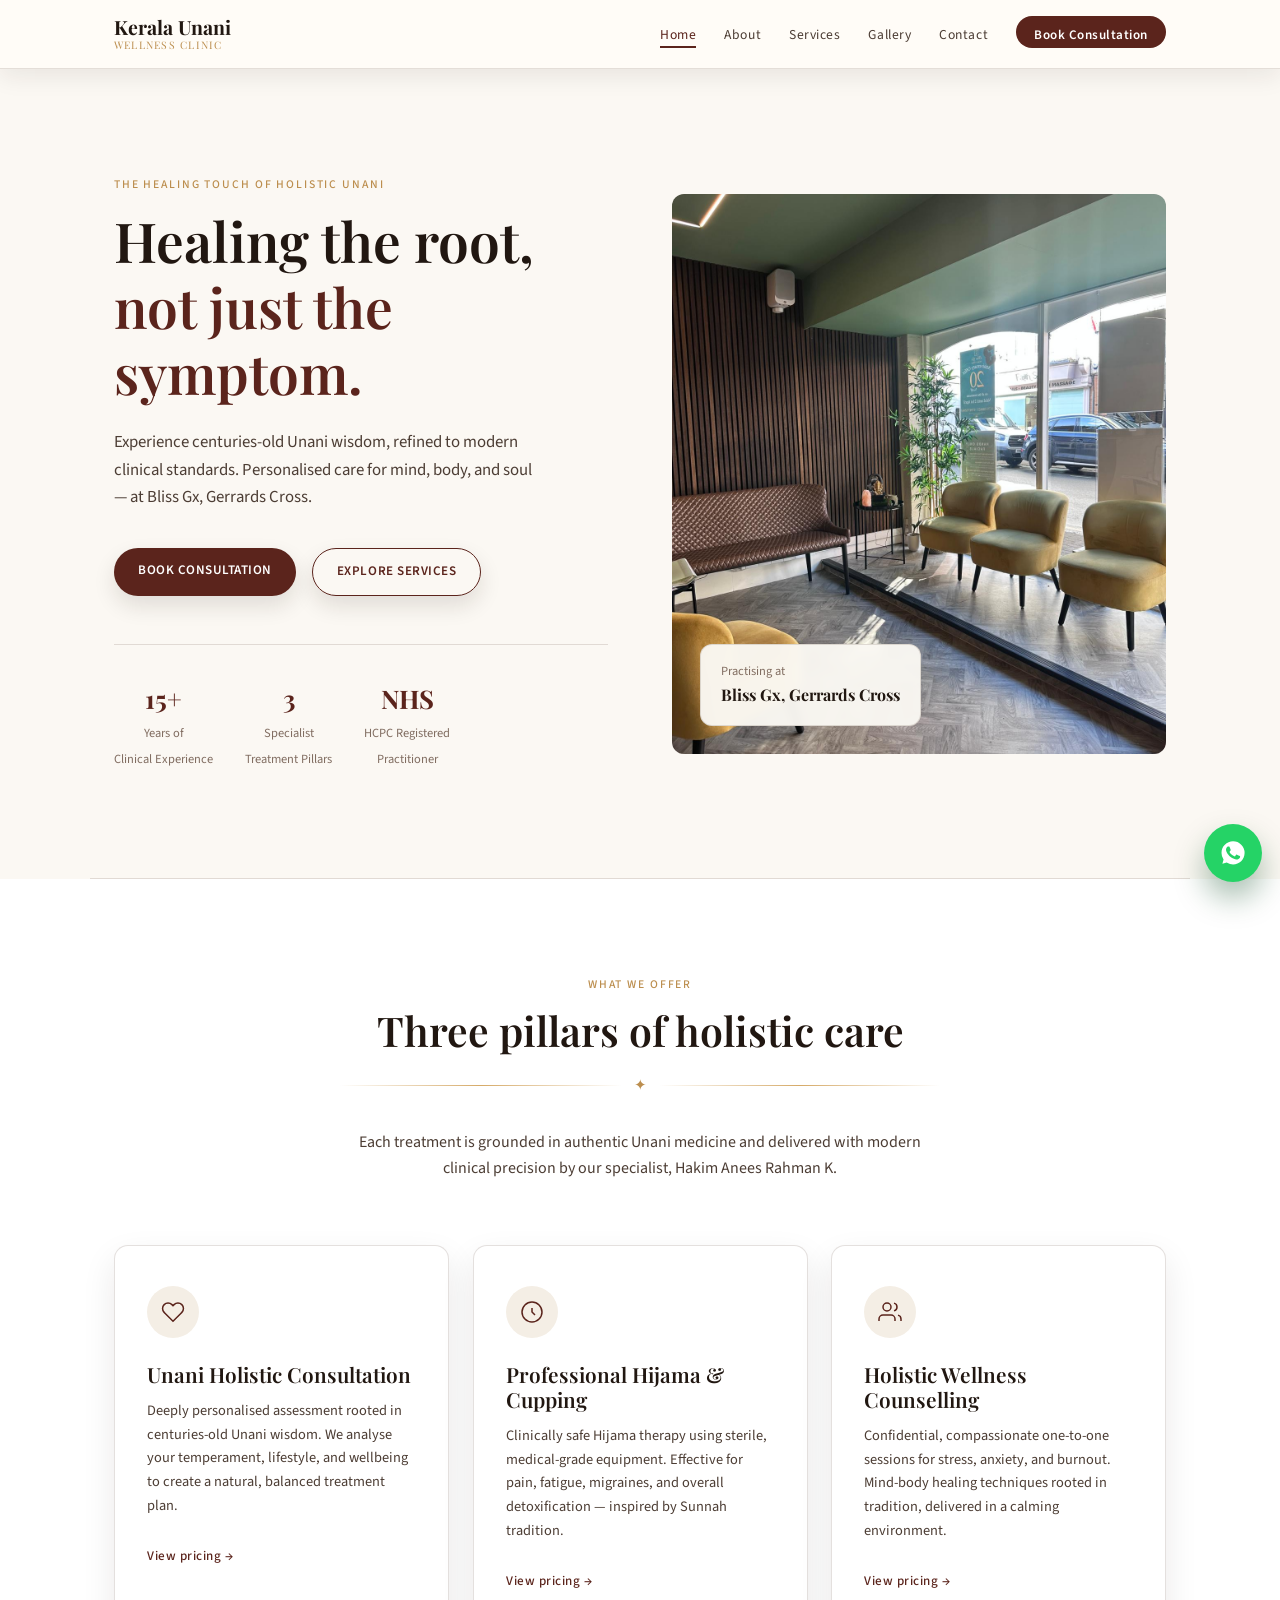
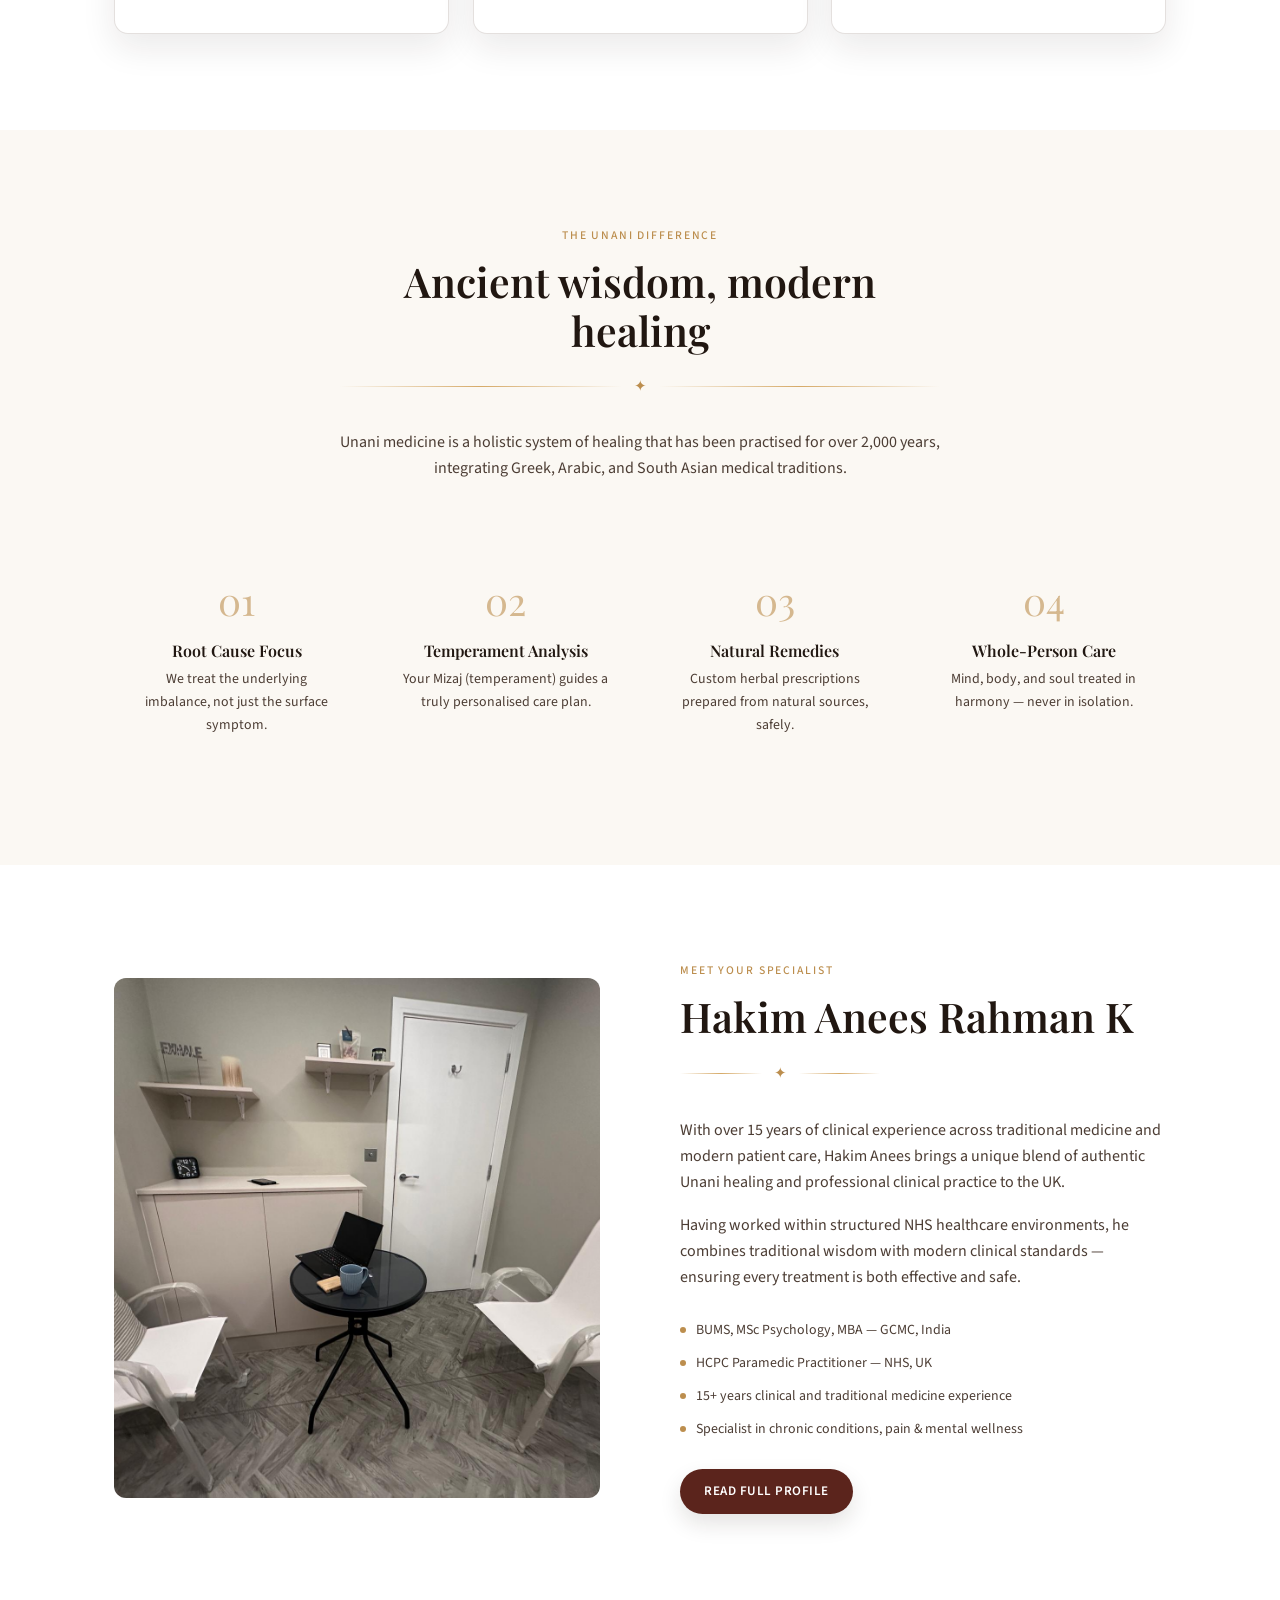
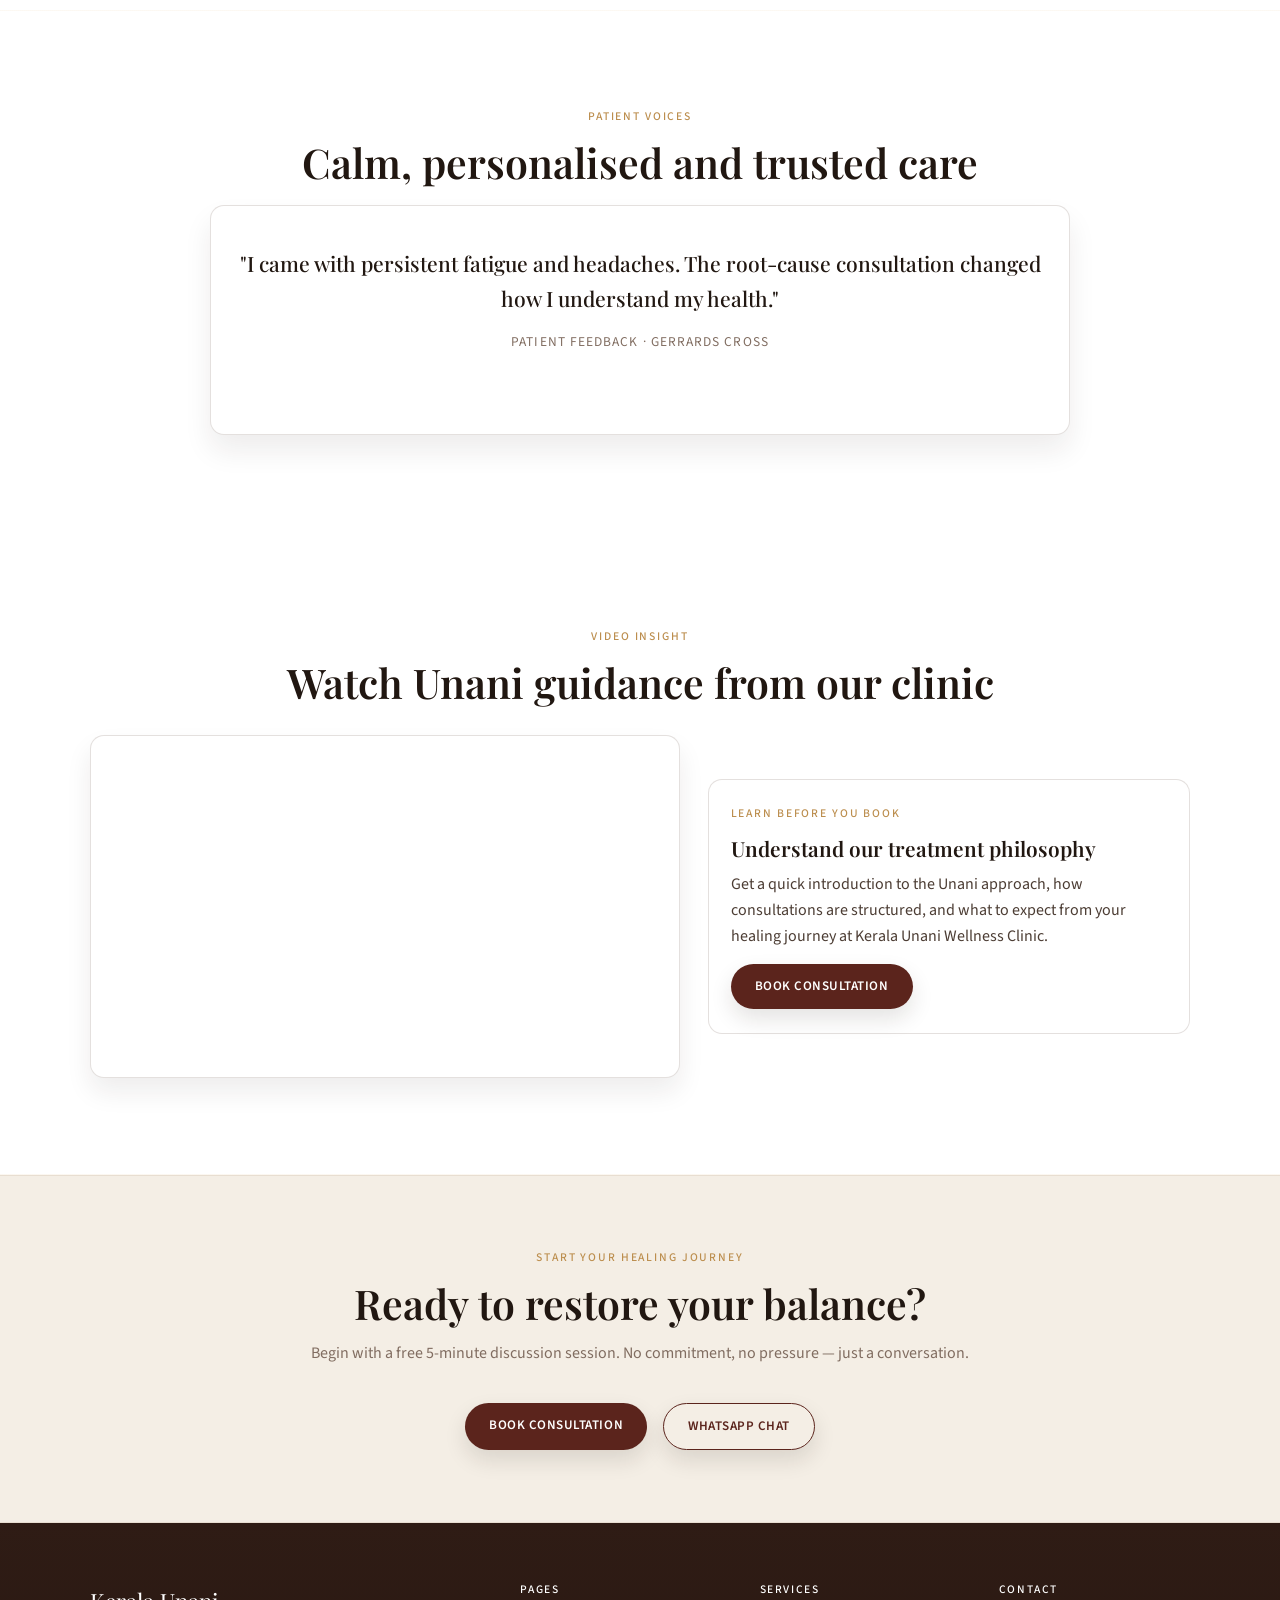
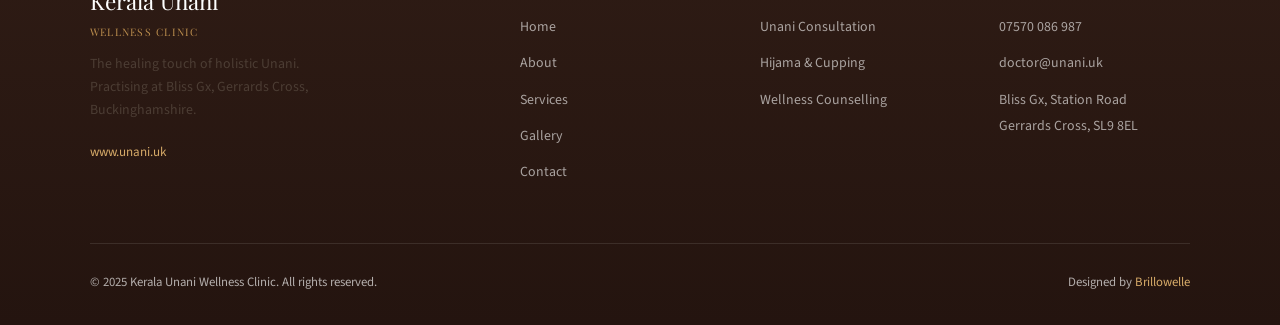
==== index.html @ b37c5821 "Launch Kerala Unani Wellness Clinic website. Publish a full five-page static site with premium redes" ====
<!DOCTYPE html>
<html lang="en">
<head>
  <meta charset="UTF-8">
  <meta name="viewport" content="width=device-width, initial-scale=1.0">
  <title>Kerala Unani Wellness Clinic — Holistic Healing in Gerrards Cross, UK</title>
  <meta name="description" content="Traditional Unani medicine, professional Hijama therapy, and holistic wellness counselling at Bliss Gx, Gerrards Cross. Led by Hakim Anees Rahman K.">
  <meta name="keywords" content="Unani clinic Gerrards Cross, Hijama Gerrards Cross, cupping therapy Buckinghamshire, holistic wellness clinic UK, Unani consultation near me">
  <meta name="robots" content="index, follow">
  <link rel="canonical" href="https://www.unani.uk/">
  <meta property="og:type" content="website">
  <meta property="og:title" content="Kerala Unani Wellness Clinic | Gerrards Cross">
  <meta property="og:description" content="Holistic Unani consultation, Hijama therapy, and wellness counselling at Bliss Gx in Gerrards Cross.">
  <meta property="og:url" content="https://www.unani.uk/">
  <meta property="og:site_name" content="Kerala Unani Wellness Clinic">
  <meta property="og:locale" content="en_GB">
  <meta name="twitter:card" content="summary_large_image">
  <meta name="twitter:title" content="Kerala Unani Wellness Clinic | Gerrards Cross">
  <meta name="twitter:description" content="Traditional healing with modern clinical care in Gerrards Cross, UK.">
  <link rel="preload" as="image" href="Gallery/WhatsApp Image 2026-04-15 at 5.15.30 PM (2).jpeg">
  <link rel="stylesheet" href="shared.css">
  <style>
    /* ─── Hero ─── */
    .hero {
      min-height: 90vh;
      display: grid;
      grid-template-columns: 1fr 1fr;
      align-items: center;
      gap: 64px;
      max-width: var(--max-w);
      margin: 0 auto;
      padding: 80px 24px;
    }
    .hero-text { max-width: 520px; }
    .hero-text h1 { margin-bottom: 24px; }
    .hero-text h1 em { color: var(--maroon); font-style: normal; }
    .hero-text p { font-size: 1.05rem; max-width: 420px; margin-bottom: 36px; }
    .hero-actions { display: flex; gap: 16px; flex-wrap: wrap; }
    .hero-trust {
      display: flex;
      gap: 32px;
      margin-top: 48px;
      padding-top: 32px;
      border-top: 1px solid var(--border);
    }
    .trust-item { text-align: center; }
    .trust-item strong { display: block; font-family: var(--font-display); font-size: 1.6rem; color: var(--maroon); }
    .trust-item span { font-size: 0.78rem; color: var(--text-muted); font-weight: 400; }
    .hero-image {
      height: 560px;
      position: relative;
      border-radius: var(--radius-lg);
      overflow: hidden;
    }
    .hero-badge {
      position: absolute;
      bottom: 28px;
      left: 28px;
      background: rgba(250,248,243,0.96);
      border: 1px solid var(--border);
      border-radius: var(--radius-lg);
      padding: 16px 20px;
      backdrop-filter: blur(4px);
    }
    .hero-badge p { font-size: 0.78rem; color: var(--text-muted); margin: 0; }
    .hero-badge strong { font-family: var(--font-display); font-size: 1rem; color: var(--text-dark); }

    /* ─── Services strip ─── */
    .services-intro { text-align: center; max-width: 600px; margin: 0 auto 64px; }
    .services-grid { display: grid; grid-template-columns: repeat(3, 1fr); gap: 24px; }
    .service-card {
      background: var(--white);
      border: 1px solid var(--border);
      border-radius: var(--radius-lg);
      padding: 40px 32px;
      transition: transform 0.25s, box-shadow 0.25s;
      position: relative;
      overflow: hidden;
    }
    .service-card::before {
      content: '';
      position: absolute;
      top: 0; left: 0; right: 0;
      height: 3px;
      background: var(--gold);
      transform: scaleX(0);
      transform-origin: left;
      transition: transform 0.3s;
    }
    .service-card:hover { transform: translateY(-4px); box-shadow: 0 12px 40px rgba(107,39,55,0.08); }
    .service-card:hover::before { transform: scaleX(1); }
    .service-icon {
      width: 52px; height: 52px;
      background: var(--cream-dark);
      border-radius: 50%;
      display: flex; align-items: center; justify-content: center;
      margin-bottom: 24px;
    }
    .service-icon svg { color: var(--maroon); }
    .service-card h3 { margin-bottom: 12px; }
    .service-card p { font-size: 0.9rem; margin-bottom: 24px; }
    .service-link { font-size: 0.82rem; font-weight: 500; color: var(--maroon); letter-spacing: 0.04em; }
    .service-link::after { content: ' →'; }

    /* ─── About teaser ─── */
    .about-teaser {
      display: grid;
      grid-template-columns: 1fr 1fr;
      gap: 80px;
      align-items: center;
      max-width: var(--max-w);
      margin: 0 auto;
      padding: var(--section-pad);
    }
    .about-image { height: 520px; border-radius: var(--radius-lg); overflow: hidden; }
    .about-text .eyebrow { display: block; }
    .about-text h2 { margin-bottom: 20px; }
    .about-text p { margin-bottom: 16px; }
    .credentials { margin: 28px 0; display: flex; flex-direction: column; gap: 10px; }
    .cred-item { display: flex; align-items: center; gap: 10px; font-size: 0.87rem; }
    .cred-dot { width: 6px; height: 6px; background: var(--gold); border-radius: 50%; flex-shrink: 0; }

    /* ─── Testimonial ─── */
    .testimonial-section { background: var(--maroon); padding: var(--section-pad); }
    .testimonial-inner { max-width: 800px; margin: 0 auto; text-align: center; }
    .quote-mark { font-family: var(--font-display); font-size: 6rem; line-height: 0.6; color: var(--gold); opacity: 0.4; margin-bottom: 16px; display: block; }
    .testimonial-text { font-family: var(--font-display); font-size: 1.6rem; font-style: normal; color: var(--white); line-height: 1.5; margin-bottom: 28px; }
    .testimonial-author { font-size: 0.83rem; color: var(--gold-light); letter-spacing: 0.1em; text-transform: uppercase; }

    /* ─── CTA band ─── */
    .cta-band {
      background: var(--cream-dark);
      border-top: 1px solid var(--cream-mid);
      border-bottom: 1px solid var(--cream-mid);
      padding: 72px 24px;
      text-align: center;
    }
    .cta-band h2 { max-width: 600px; margin: 0 auto 12px; }
    .cta-band p { color: var(--text-muted); margin-bottom: 36px; }
    .cta-actions { display: flex; gap: 16px; justify-content: center; flex-wrap: wrap; }

    /* ─── Why Unani strip ─── */
    .pillars { display: grid; grid-template-columns: repeat(4, 1fr); gap: 24px; margin-top: 56px; }
    .pillar { text-align: center; padding: 32px 20px; }
    .pillar-number {
      font-family: var(--font-display);
      font-size: 2.4rem;
      color: var(--gold);
      opacity: 0.6;
      display: block;
      margin-bottom: 8px;
    }
    .pillar h4 { margin-bottom: 8px; }
    .pillar p { font-size: 0.87rem; }

    @media (max-width: 900px) {
      .hero { grid-template-columns: 1fr; min-height: auto; }
      .hero-image { height: 360px; }
      .services-grid { grid-template-columns: 1fr; }
      .about-teaser { grid-template-columns: 1fr; }
      .pillars { grid-template-columns: 1fr 1fr; }
    }
  </style>
  <script type="application/ld+json">
  {
    "@context": "https://schema.org",
    "@type": "MedicalClinic",
    "name": "Kerala Unani Wellness Clinic",
    "url": "https://www.unani.uk/",
    "telephone": "+447570086987",
    "email": "doctor@unani.uk",
    "address": {
      "@type": "PostalAddress",
      "streetAddress": "Bliss Gx, Station Road",
      "addressLocality": "Gerrards Cross",
      "postalCode": "SL9 8EL",
      "addressRegion": "Buckinghamshire",
      "addressCountry": "GB"
    },
    "medicalSpecialty": [
      "Holistic Medicine",
      "Alternative Medicine"
    ],
    "openingHoursSpecification": [
      {
        "@type": "OpeningHoursSpecification",
        "dayOfWeek": ["Monday", "Tuesday", "Wednesday", "Thursday", "Friday"],
        "opens": "09:00",
        "closes": "18:00"
      },
      {
        "@type": "OpeningHoursSpecification",
        "dayOfWeek": "Saturday",
        "opens": "10:00",
        "closes": "16:00"
      }
    ],
    "areaServed": [
      "Gerrards Cross",
      "Buckinghamshire",
      "United Kingdom"
    ]
  }
  </script>
  <script type="application/ld+json">
  {
    "@context": "https://schema.org",
    "@type": "VideoObject",
    "name": "Unani Wellness Guidance Video",
    "description": "Introduction to Kerala Unani Wellness Clinic and its treatment approach.",
    "embedUrl": "https://www.youtube.com/embed/4yKwt4vVm8o",
    "contentUrl": "https://youtu.be/4yKwt4vVm8o?si=JGF2ghnYt-yqTToP",
    "publisher": {
      "@type": "Organization",
      "name": "Kerala Unani Wellness Clinic"
    }
  }
  </script>
</head>
<body>

<!-- ─── Navigation ─── -->
<nav>
  <div class="nav-inner">
    <a href="index.html" class="nav-logo">
      Kerala Unani
      <span>Wellness Clinic</span>
    </a>
    <button class="nav-toggle" type="button" aria-label="Toggle navigation" aria-expanded="false"><span></span></button>
    <ul class="nav-links">
      <li><a href="index.html" class="active">Home</a></li>
      <li><a href="about.html">About</a></li>
      <li><a href="services.html">Services</a></li>
      <li><a href="gallery.html">Gallery</a></li>
      <li><a href="contact.html">Contact</a></li>
      <li><a href="contact.html" class="nav-cta">Book Consultation</a></li>
    </ul>
  </div>
</nav>

<!-- ─── Hero ─── -->
<section style="padding: 0; background: var(--cream);">
  <div class="hero">
    <div class="hero-text">
      <span class="eyebrow">The Healing Touch of Holistic Unani</span>
      <h1>Healing the root,<br><em>not just the symptom.</em></h1>
      <p>Experience centuries-old Unani wisdom, refined to modern clinical standards. Personalised care for mind, body, and soul — at Bliss Gx, Gerrards Cross.</p>
      <div class="hero-actions">
        <a href="contact.html" class="btn btn-primary">Book Consultation</a>
        <a href="services.html" class="btn btn-outline">Explore Services</a>
      </div>
      <div class="hero-trust">
        <div class="trust-item">
          <strong>15+</strong>
          <span>Years of<br>Clinical Experience</span>
        </div>
        <div class="trust-item">
          <strong>3</strong>
          <span>Specialist<br>Treatment Pillars</span>
        </div>
        <div class="trust-item">
          <strong>NHS</strong>
          <span>HCPC Registered<br>Practitioner</span>
        </div>
      </div>
    </div>

    <div class="hero-image">
      <img class="img-cover" src="Gallery/WhatsApp Image 2026-04-15 at 5.15.30 PM (2).jpeg" alt="Kerala Unani Wellness Clinic interior">
      <div class="hero-badge">
        <p>Practising at</p>
        <strong>Bliss Gx, Gerrards Cross</strong>
      </div>
    </div>
  </div>
</section>

<!-- ─── Services ─── -->
<section class="section-white">
  <div class="container">
    <div class="services-intro">
      <span class="eyebrow">What We Offer</span>
      <h2>Three pillars of holistic care</h2>
      <div class="ornament"><span class="ornament-icon">✦</span></div>
      <p>Each treatment is grounded in authentic Unani medicine and delivered with modern clinical precision by our specialist, Hakim Anees Rahman K.</p>
    </div>

    <div class="services-grid">
      <!-- Unani Consultation -->
      <div class="card service-card">
        <div class="service-icon">
          <svg width="24" height="24" viewBox="0 0 24 24" fill="none" stroke="currentColor" stroke-width="1.5">
            <path d="M20.84 4.61a5.5 5.5 0 0 0-7.78 0L12 5.67l-1.06-1.06a5.5 5.5 0 0 0-7.78 7.78l1.06 1.06L12 21.23l7.78-7.78 1.06-1.06a5.5 5.5 0 0 0 0-7.78z"/>
          </svg>
        </div>
        <h3>Unani Holistic Consultation</h3>
        <p>Deeply personalised assessment rooted in centuries-old Unani wisdom. We analyse your temperament, lifestyle, and wellbeing to create a natural, balanced treatment plan.</p>
        <a href="services.html#consultation" class="service-link">View pricing</a>
      </div>

      <!-- Hijama & Cupping -->
      <div class="card service-card">
        <div class="service-icon">
          <svg width="24" height="24" viewBox="0 0 24 24" fill="none" stroke="currentColor" stroke-width="1.5">
            <circle cx="12" cy="12" r="10"/><path d="M12 8v4l3 3"/>
          </svg>
        </div>
        <h3>Professional Hijama &amp; Cupping</h3>
        <p>Clinically safe Hijama therapy using sterile, medical-grade equipment. Effective for pain, fatigue, migraines, and overall detoxification — inspired by Sunnah tradition.</p>
        <a href="services.html#hijama" class="service-link">View pricing</a>
      </div>

      <!-- Wellness Counselling -->
      <div class="card service-card">
        <div class="service-icon">
          <svg width="24" height="24" viewBox="0 0 24 24" fill="none" stroke="currentColor" stroke-width="1.5">
            <path d="M17 21v-2a4 4 0 0 0-4-4H5a4 4 0 0 0-4 4v2"/><circle cx="9" cy="7" r="4"/>
            <path d="M23 21v-2a4 4 0 0 0-3-3.87"/><path d="M16 3.13a4 4 0 0 1 0 7.75"/>
          </svg>
        </div>
        <h3>Holistic Wellness Counselling</h3>
        <p>Confidential, compassionate one-to-one sessions for stress, anxiety, and burnout. Mind-body healing techniques rooted in tradition, delivered in a calming environment.</p>
        <a href="services.html#counselling" class="service-link">View pricing</a>
      </div>
    </div>
  </div>
</section>

<!-- ─── Why Unani ─── -->
<section class="section-cream">
  <div class="container">
    <div style="text-align: center; max-width: 600px; margin: 0 auto;">
      <span class="eyebrow">The Unani Difference</span>
      <h2>Ancient wisdom, modern healing</h2>
      <div class="ornament"><span class="ornament-icon">✦</span></div>
      <p>Unani medicine is a holistic system of healing that has been practised for over 2,000 years, integrating Greek, Arabic, and South Asian medical traditions.</p>
    </div>
    <div class="pillars">
      <div class="pillar">
        <span class="pillar-number">01</span>
        <h4>Root Cause Focus</h4>
        <p>We treat the underlying imbalance, not just the surface symptom.</p>
      </div>
      <div class="pillar">
        <span class="pillar-number">02</span>
        <h4>Temperament Analysis</h4>
        <p>Your Mizaj (temperament) guides a truly personalised care plan.</p>
      </div>
      <div class="pillar">
        <span class="pillar-number">03</span>
        <h4>Natural Remedies</h4>
        <p>Custom herbal prescriptions prepared from natural sources, safely.</p>
      </div>
      <div class="pillar">
        <span class="pillar-number">04</span>
        <h4>Whole-Person Care</h4>
        <p>Mind, body, and soul treated in harmony — never in isolation.</p>
      </div>
    </div>
  </div>
</section>

<!-- ─── About Teaser ─── -->
<section style="padding: 0; background: var(--white);">
  <div class="about-teaser">
    <div class="about-image">
      <img class="img-cover" src="Gallery/WhatsApp Image 2026-04-15 at 5.15.31 PM.jpeg" alt="Hakim Anees Rahman K portrait">
    </div>
    <div class="about-text">
      <span class="eyebrow">Meet Your Specialist</span>
      <h2>Hakim Anees Rahman K</h2>
      <div class="ornament" style="max-width: 200px; margin-left: 0;"><span class="ornament-icon">✦</span></div>
      <p>With over 15 years of clinical experience across traditional medicine and modern patient care, Hakim Anees brings a unique blend of authentic Unani healing and professional clinical practice to the UK.</p>
      <p>Having worked within structured NHS healthcare environments, he combines traditional wisdom with modern clinical standards — ensuring every treatment is both effective and safe.</p>
      <div class="credentials">
        <div class="cred-item"><span class="cred-dot"></span><span>BUMS, MSc Psychology, MBA — GCMC, India</span></div>
        <div class="cred-item"><span class="cred-dot"></span><span>HCPC Paramedic Practitioner — NHS, UK</span></div>
        <div class="cred-item"><span class="cred-dot"></span><span>15+ years clinical and traditional medicine experience</span></div>
        <div class="cred-item"><span class="cred-dot"></span><span>Specialist in chronic conditions, pain &amp; mental wellness</span></div>
      </div>
      <a href="about.html" class="btn btn-primary">Read Full Profile</a>
    </div>
  </div>
</section>

<!-- ─── Testimonials Carousel ─── -->
<section class="lux-section">
  <div class="container" style="text-align:center; margin-bottom: 18px;">
    <span class="eyebrow">Patient Voices</span>
    <h2>Calm, personalised and trusted care</h2>
  </div>
  <div class="testimonial-carousel">
    <div class="testimonial-slide active">
      <p>"I came with persistent fatigue and headaches. The root-cause consultation changed how I understand my health."</p>
      <span>Patient Feedback · Gerrards Cross</span>
    </div>
    <div class="testimonial-slide">
      <p>"The clinic environment is peaceful, and the care feels truly personal. I finally felt listened to."</p>
      <span>Patient Feedback · Buckinghamshire</span>
    </div>
    <div class="testimonial-slide">
      <p>"Hijama was professional, hygienic, and effective for my muscle tension. Highly recommended."</p>
      <span>Patient Feedback · Nearby Community</span>
    </div>
    <div class="carousel-dots">
      <button class="carousel-dot active" type="button" aria-label="Show testimonial 1"></button>
      <button class="carousel-dot" type="button" aria-label="Show testimonial 2"></button>
      <button class="carousel-dot" type="button" aria-label="Show testimonial 3"></button>
    </div>
  </div>
</section>

<!-- ─── CTA ─── -->
<section class="lux-section">
  <div class="container" style="text-align:center; margin-bottom: 28px;">
    <span class="eyebrow">Video Insight</span>
    <h2>Watch Unani guidance from our clinic</h2>
  </div>
  <div class="video-showcase">
    <div class="video-frame-wrap">
      <iframe
        class="video-frame"
        src="https://www.youtube.com/embed/4yKwt4vVm8o"
        title="Kerala Unani Wellness video"
        loading="lazy"
        allow="accelerometer; autoplay; clipboard-write; encrypted-media; gyroscope; picture-in-picture; web-share"
        allowfullscreen>
      </iframe>
    </div>
    <div class="video-copy">
      <span class="eyebrow">Learn Before You Book</span>
      <h3 style="margin-bottom: 10px;">Understand our treatment philosophy</h3>
      <p>Get a quick introduction to the Unani approach, how consultations are structured, and what to expect from your healing journey at Kerala Unani Wellness Clinic.</p>
      <a href="contact.html" class="btn btn-primary">Book Consultation</a>
    </div>
  </div>
</section>

<!-- ─── CTA ─── -->
<section class="cta-band">
  <span class="eyebrow">Start Your Healing Journey</span>
  <h2>Ready to restore your balance?</h2>
  <p>Begin with a free 5-minute discussion session. No commitment, no pressure — just a conversation.</p>
  <div class="cta-actions">
    <a href="contact.html" class="btn btn-primary">Book Consultation</a>
    <a href="https://wa.me/447570086987" class="btn btn-outline" target="_blank">WhatsApp Chat</a>
  </div>
</section>

<!-- ─── Footer ─── -->
<footer>
  <div class="footer-inner">
    <div>
      <div class="footer-logo">
        Kerala Unani
        <span>Wellness Clinic</span>
      </div>
      <p style="font-size: 0.87rem; max-width: 260px; margin-bottom: 20px;">The healing touch of holistic Unani. Practising at Bliss Gx, Gerrards Cross, Buckinghamshire.</p>
      <p style="font-size: 0.82rem; color: var(--gold-light);">www.unani.uk</p>
    </div>
    <div class="footer-col">
      <h4>Pages</h4>
      <ul>
        <li><a href="index.html">Home</a></li>
        <li><a href="about.html">About</a></li>
        <li><a href="services.html">Services</a></li>
        <li><a href="gallery.html">Gallery</a></li>
        <li><a href="contact.html">Contact</a></li>
      </ul>
    </div>
    <div class="footer-col">
      <h4>Services</h4>
      <ul>
        <li><a href="services.html#consultation">Unani Consultation</a></li>
        <li><a href="services.html#hijama">Hijama &amp; Cupping</a></li>
        <li><a href="services.html#counselling">Wellness Counselling</a></li>
      </ul>
    </div>
    <div class="footer-col">
      <h4>Contact</h4>
      <ul>
        <li><a href="tel:07570086987">07570 086 987</a></li>
        <li><a href="mailto:doctor@unani.uk">doctor@unani.uk</a></li>
        <li><a href="contact.html">Bliss Gx, Station Road<br>Gerrards Cross, SL9 8EL</a></li>
      </ul>
    </div>
  </div>
  <div class="footer-bottom">
    <span>© 2025 Kerala Unani Wellness Clinic. All rights reserved.</span>
    <span>Designed by <a href="#" style="color: var(--gold-light);">Brillowelle</a></span>
  </div>
</footer>

<script src="enhance.js"></script>
</body>
</html>
---- shared.css ----
/* Kerala Unani Wellness Clinic — Shared Design System */
/* Luxury wellness aesthetic | Playfair Display + Source Sans 3 */

@import url('https://fonts.googleapis.com/css2?family=Playfair+Display:wght@500;600;700&family=Source+Sans+3:wght@300;400;500;600&display=swap');

:root {
  --cream:       #FBF8F3;
  --cream-dark:  #F4EEE5;
  --cream-mid:   #E8DED1;
  --maroon:      #5B241C;
  --maroon-light:#7A3328;
  --gold:        #BC8E4E;
  --gold-light:  #D6AA68;
  --text-dark:   #211711;
  --text-body:   #4C3D34;
  --text-muted:  #816D61;
  --border:      rgba(78, 52, 39, 0.15);
  --white:       #FFFFFF;

  --font-display: 'Playfair Display', Georgia, serif;
  --font-body:    'Source Sans 3', sans-serif;

  --max-w: 1100px;
  --section-pad: 96px 24px;
  --radius: 4px;
  --radius-lg: 12px;
}

*, *::before, *::after { box-sizing: border-box; margin: 0; padding: 0; }

html { scroll-behavior: smooth; }

body {
  background: linear-gradient(180deg, #fffdf9 0%, #fbf6ef 100%);
  color: var(--text-body);
  font-family: var(--font-body);
  font-size: 16px;
  line-height: 1.65;
  -webkit-font-smoothing: antialiased;
}

body.page-enter { animation: none; }
body.page-transitioning { animation: none; }

body::before { content: none; }

/* ─── Typography ─── */
h1, h2, h3, h4 {
  font-family: var(--font-display);
  color: var(--text-dark);
  line-height: 1.2;
  font-weight: 600;
}
h1 { font-size: clamp(2.3rem, 4.3vw, 3.5rem); }
h2 { font-size: clamp(1.8rem, 3.2vw, 2.6rem); }
h3 { font-size: 1.3rem; font-weight: 600; }
h4 { font-size: 1rem; font-weight: 600; }

.eyebrow {
  font-family: var(--font-body);
  font-size: 0.73rem;
  font-weight: 500;
  letter-spacing: 0.16em;
  text-transform: uppercase;
  color: var(--gold);
  display: block;
  margin-bottom: 12px;
}

p { color: var(--text-body); font-weight: 400; }
em { font-style: normal; }

a { color: inherit; text-decoration: none; }

.cursor-glow {
  position: fixed;
  width: 260px;
  height: 260px;
  border-radius: 50%;
  pointer-events: none;
  background: radial-gradient(circle, rgba(184,148,74,0.18), rgba(107,39,55,0.06) 45%, transparent 70%);
  filter: blur(8px);
  transform: translate(-50%, -50%);
  z-index: 0;
  opacity: 0;
  transition: opacity 0.25s ease;
  display: none;
}

.lightbox {
  position: fixed;
  inset: 0;
  background: rgba(18, 12, 10, 0.9);
  display: flex;
  align-items: center;
  justify-content: center;
  z-index: 2000;
  padding: 22px;
  opacity: 0;
  pointer-events: none;
  transition: opacity 0.25s ease;
}
.lightbox.open {
  opacity: 1;
  pointer-events: auto;
}
.lightbox img {
  width: min(1100px, 94vw);
  max-height: 86vh;
  object-fit: contain;
  border-radius: 10px;
  border: 1px solid rgba(255,255,255,0.18);
  box-shadow: 0 30px 70px rgba(0,0,0,0.45);
}
.lightbox-close {
  position: absolute;
  top: 16px;
  right: 18px;
  width: 40px;
  height: 40px;
  border-radius: 50%;
  border: 1px solid rgba(255,255,255,0.26);
  background: rgba(255,255,255,0.1);
  color: #fff;
  font-size: 1.45rem;
  line-height: 1;
  cursor: pointer;
}

.floating-wa {
  position: fixed;
  right: 18px;
  bottom: 18px;
  width: 58px;
  height: 58px;
  border-radius: 50%;
  background: #25D366;
  color: #fff;
  display: inline-flex;
  align-items: center;
  justify-content: center;
  box-shadow: 0 16px 30px rgba(10, 73, 31, 0.35);
  z-index: 1200;
  transition: transform 0.2s ease, box-shadow 0.2s ease, opacity 0.2s ease;
}
.floating-wa:hover {
  transform: translateY(-2px);
  box-shadow: 0 20px 34px rgba(10, 73, 31, 0.4);
}
.floating-wa svg {
  width: 28px;
  height: 28px;
}

.gallery-item.loading {
  position: relative;
  background: linear-gradient(90deg, #efe8dc 25%, #f6f2ea 37%, #efe8dc 63%);
  background-size: 400% 100%;
  animation: shimmer 1.35s ease-in-out infinite;
}
.gallery-item.loading img {
  opacity: 0;
}
.gallery-item.img-loaded {
  animation: none;
  background: transparent;
}
.gallery-item.img-loaded img {
  opacity: 1;
  transition: opacity 280ms ease;
}
@keyframes shimmer {
  0% { background-position: 100% 0; }
  100% { background-position: 0 0; }
}

/* ─── Layout ─── */
.container { max-width: var(--max-w); margin: 0 auto; padding: 0 24px; }
section { padding: var(--section-pad); }

/* ─── Nav ─── */
nav {
  position: sticky;
  top: 0;
  z-index: 100;
  background: rgba(255, 252, 247, 0.94);
  backdrop-filter: blur(8px);
  border-bottom: 1px solid var(--border);
  box-shadow: 0 8px 22px rgba(34,24,20,0.08);
}
.nav-inner {
  max-width: var(--max-w);
  margin: 0 auto;
  padding: 0 24px;
  height: 68px;
  display: flex;
  align-items: center;
  justify-content: space-between;
}
.nav-logo {
  font-family: var(--font-display);
  font-size: 1.22rem;
  font-weight: 700;
  color: var(--text-dark);
  line-height: 1.2;
}
.nav-logo span { display: block; font-size: 0.65rem; font-weight: 300; letter-spacing: 0.12em; text-transform: uppercase; color: var(--gold); }
.nav-links { display: flex; gap: 28px; list-style: none; }
.nav-links a {
  font-size: 0.85rem;
  font-weight: 400;
  letter-spacing: 0.04em;
  color: var(--text-body);
  transition: color 0.2s ease-out;
  position: relative;
  padding-bottom: 4px;
}
.nav-links a::after {
  content: "";
  position: absolute;
  left: 0;
  bottom: 0;
  width: 100%;
  height: 1.5px;
  background: var(--maroon);
  transform: scaleX(0);
  transform-origin: left;
  transition: transform 0.2s ease-out;
}
.nav-links a:hover::after,
.nav-links a.active::after { transform: scaleX(1); }
.nav-links a:hover, .nav-links a.active { color: var(--maroon); }
.nav-toggle {
  display: none;
  width: 42px;
  height: 42px;
  border-radius: 50%;
  border: 1px solid var(--border);
  background: var(--white);
  align-items: center;
  justify-content: center;
  cursor: pointer;
}
.nav-toggle span,
.nav-toggle::before,
.nav-toggle::after {
  content: "";
  display: block;
  width: 18px;
  height: 2px;
  background: var(--maroon);
  border-radius: 2px;
  transition: transform 0.25s ease, opacity 0.2s ease;
}
.nav-toggle::before { transform: translateY(-6px); }
.nav-toggle::after { transform: translateY(4px); }
.nav-open .nav-toggle span { opacity: 0; }
.nav-open .nav-toggle::before { transform: translateY(2px) rotate(45deg); }
.nav-open .nav-toggle::after { transform: translateY(0) rotate(-45deg); }
.nav-cta {
  background: var(--maroon);
  color: var(--white) !important;
  padding: 10px 18px;
  border-radius: 999px;
  font-size: 0.82rem !important;
  font-weight: 600 !important;
  transition: background 0.2s, transform 0.2s !important;
}
.nav-cta:hover { background: var(--maroon-light) !important; }
.nav-cta::after { display: none; }

/* ─── Divider ornament ─── */
.ornament { display: none; }
.ornament {
  display: flex;
  align-items: center;
  gap: 12px;
  margin: 18px 0 30px;
}
.ornament::before, .ornament::after {
  content: '';
  flex: 1;
  height: 1px;
  background: linear-gradient(90deg, transparent, var(--gold-light), transparent);
}
.ornament-icon { color: var(--gold); font-size: 0.95rem; }

/* ─── Button ─── */
.btn {
  display: inline-block;
  padding: 12px 24px;
  font-family: var(--font-body);
  font-size: 0.82rem;
  font-weight: 500;
  letter-spacing: 0.04em;
  border-radius: 999px;
  cursor: pointer;
  transition: all 0.25s;
  border: none;
  font-weight: 600;
  text-transform: uppercase;
}
.btn-primary { background: var(--maroon); color: var(--white); }
.btn-primary:hover { background: var(--maroon-light); transform: translateY(-1px); box-shadow: 0 12px 20px rgba(34,24,20,0.14); }
.btn-outline { background: transparent; color: var(--maroon); border: 1px solid var(--maroon); }
.btn-outline:hover { background: var(--maroon); color: var(--white); transform: translateY(-1px); box-shadow: 0 12px 20px rgba(34,24,20,0.14); }
.btn-gold { background: var(--gold); color: var(--white); }
.btn-gold:hover { background: var(--gold-light); transform: translateY(-1px); box-shadow: 0 12px 20px rgba(34,24,20,0.14); }
.btn { box-shadow: 0 10px 22px rgba(34,24,20,0.12); }
.btn:active { transform: translateY(0); box-shadow: 0 7px 14px rgba(34,24,20,0.12); }

/* ─── Card ─── */
.card {
  background: var(--white);
  border: 1px solid var(--border);
  border-radius: var(--radius-lg);
  padding: 36px 32px;
  box-shadow: 0 14px 34px rgba(34,24,20,0.09);
  transition: transform 0.35s ease, box-shadow 0.35s ease;
}
.card:hover { transform: translateY(-3px); box-shadow: 0 20px 40px rgba(34,24,20,0.12); }

.service-card,
.approach-card,
.info-card,
.form-card,
.pricing-table,
.video-copy,
.video-frame-wrap,
.ba-card,
.testimonial-slide {
  border-radius: 14px !important;
}

section {
  position: relative;
}

.section-cream,
.lux-section {
  background: linear-gradient(180deg, rgba(255,255,255,0.72), rgba(244,238,229,0.72));
}

/* ─── Image placeholder ─── */
.img-placeholder {
  background: var(--cream-dark);
  border: 1px solid var(--cream-mid);
  border-radius: var(--radius-lg);
  display: flex;
  flex-direction: column;
  align-items: center;
  justify-content: center;
  gap: 8px;
  color: var(--text-muted);
  font-size: 0.8rem;
  font-weight: 400;
  letter-spacing: 0.05em;
}
.img-placeholder svg { opacity: 0.35; }

.img-cover {
  width: 100%;
  height: 100%;
  object-fit: cover;
  display: block;
}

/* ─── Scroll reveal animation ─── */
.reveal {
  opacity: 0;
  transform: translateY(12px);
  transition: opacity 380ms cubic-bezier(0.22, 1, 0.36, 1), transform 380ms cubic-bezier(0.22, 1, 0.36, 1);
  will-change: opacity, transform;
}
.reveal.reveal-in {
  opacity: 1;
  transform: translateY(0);
}

/* ─── Hero glow ─── */
.hero,
.page-hero {
  position: relative;
  overflow: hidden;
}
.hero > *,
.page-hero > * {
  position: relative;
  z-index: 1;
}
.hero::before,
.page-hero::before {
  content: none;
  position: absolute;
  width: 380px;
  height: 380px;
  right: -120px;
  top: -120px;
  border-radius: 50%;
  background: radial-gradient(circle, rgba(212,174,106,0.42), rgba(212,174,106,0.05) 60%, transparent 75%);
  animation: none;
  pointer-events: none;
}
.hero::after,
.page-hero::after {
  content: none;
  position: absolute;
  width: 320px;
  height: 320px;
  left: -80px;
  bottom: -120px;
  border-radius: 50%;
  background: radial-gradient(circle, rgba(107,39,55,0.18), rgba(107,39,55,0.03) 60%, transparent 75%);
  animation: none;
  pointer-events: none;
}
@keyframes floatGlow {
  0%, 100% { transform: translate(0, 0); }
  50% { transform: translate(22px, -18px); }
}

/* ─── Premium sections ─── */
.lux-section { background: #FFFFFF; }
.testimonial-carousel {
  max-width: 860px;
  margin: 0 auto;
  position: relative;
  min-height: 230px;
}
.testimonial-slide {
  display: block;
  position: absolute;
  inset: 0;
  text-align: center;
  padding: 40px 24px;
  background: var(--white);
  border: 1px solid var(--border);
  border-radius: var(--radius-lg);
  box-shadow: 0 16px 28px rgba(34,24,20,0.08);
  opacity: 0;
  visibility: hidden;
  transform: translateY(8px);
  transition: opacity 320ms ease-out, transform 320ms ease-out, visibility 320ms ease-out;
}
.testimonial-slide.active {
  opacity: 1;
  visibility: visible;
  transform: translateY(0);
}
.testimonial-slide p {
  font-family: var(--font-display);
  font-size: 1.32rem;
  color: var(--text-dark);
  font-style: normal;
  font-weight: 500;
  margin-bottom: 12px;
}
.testimonial-slide span {
  color: var(--text-muted);
  font-size: 0.84rem;
  letter-spacing: 0.08em;
  text-transform: uppercase;
}
.carousel-dots {
  display: flex;
  justify-content: center;
  gap: 10px;
  margin-top: 18px;
}
.carousel-dot {
  width: 9px;
  height: 9px;
  border-radius: 50%;
  background: rgba(107,39,55,0.25);
  border: none;
  cursor: pointer;
}
.carousel-dot.active { background: var(--maroon); }

.before-after-grid {
  max-width: var(--max-w);
  margin: 0 auto;
  display: grid;
  grid-template-columns: repeat(3, 1fr);
  gap: 24px;
}
.ba-card {
  background: var(--white);
  border: 1px solid var(--border);
  border-radius: var(--radius-lg);
  overflow: hidden;
  box-shadow: 0 18px 32px rgba(28,20,16,0.08);
}
.ba-top {
  padding: 20px 20px 12px;
  border-bottom: 1px solid var(--border);
}
.ba-top h3 { font-size: 1.2rem; }
.ba-body { padding: 20px; }
.ba-label {
  display: inline-block;
  font-size: 0.7rem;
  letter-spacing: 0.12em;
  text-transform: uppercase;
  margin-bottom: 8px;
}
.ba-before .ba-label { color: #9a5656; }
.ba-after .ba-label { color: #447158; }
.ba-text { font-size: 0.9rem; color: var(--text-body); margin-bottom: 14px; }

.video-showcase {
  max-width: var(--max-w);
  margin: 0 auto;
  display: grid;
  grid-template-columns: 1.1fr 0.9fr;
  gap: 28px;
  align-items: center;
}
.video-frame-wrap {
  background: var(--white);
  border: 1px solid var(--border);
  border-radius: var(--radius-lg);
  padding: 12px;
  box-shadow: 0 14px 26px rgba(34,24,20,0.08);
}
.video-frame {
  width: 100%;
  aspect-ratio: 16 / 9;
  border: 0;
  border-radius: 10px;
  display: block;
}
.video-copy {
  background: rgba(255,255,255,0.82);
  border: 1px solid var(--border);
  border-radius: var(--radius-lg);
  padding: 24px 22px;
}
.video-copy p { margin-bottom: 14px; }

/* ─── Section variants ─── */
.section-cream { background: var(--cream); }
.section-white { background: var(--white); }
.section-dark { background: var(--maroon); color: var(--white); }
.section-dark h2, .section-dark h3, .section-dark .eyebrow { color: var(--gold-light); }
.section-dark p { color: rgba(255,255,255,0.78); }

/* ─── Footer ─── */
footer {
  background: linear-gradient(180deg, #2f1c15 0%, #24140f 100%);
  color: rgba(255,255,255,0.65);
  padding: 60px 24px 32px;
}
.footer-inner {
  max-width: var(--max-w);
  margin: 0 auto;
  display: grid;
  grid-template-columns: 2fr 1fr 1fr 1fr;
  gap: 48px;
  padding-bottom: 48px;
  border-bottom: 1px solid rgba(255,255,255,0.1);
}
.footer-logo {
  font-family: var(--font-display);
  font-size: 1.4rem;
  color: var(--white);
  margin-bottom: 12px;
}
.footer-logo span { display: block; font-size: 0.65rem; font-weight: 300; letter-spacing: 0.12em; text-transform: uppercase; color: var(--gold); margin-top: 4px; }
.footer-col h4 { color: var(--white); font-family: var(--font-body); font-size: 0.72rem; font-weight: 500; letter-spacing: 0.14em; text-transform: uppercase; margin-bottom: 16px; }
.footer-col ul { list-style: none; }
.footer-col ul li { margin-bottom: 10px; }
.footer-col ul li a { font-size: 0.87rem; color: rgba(255,255,255,0.6); transition: color 0.2s; }
.footer-col ul li a:hover { color: var(--gold-light); }
.footer-bottom { max-width: var(--max-w); margin: 28px auto 0; display: flex; justify-content: space-between; font-size: 0.8rem; }

/* Keep page heroes consistent and less ornamental */
.page-hero,
.hero {
  border-bottom: 1px solid var(--border);
}

/* ─── Responsive ─── */
@media (max-width: 768px) {
  :root { --section-pad: 58px 20px; }
  .cursor-glow { display: none; }
  body { font-size: 15px; line-height: 1.65; }
  h1 { font-size: clamp(2rem, 9vw, 2.7rem); }
  h2 { font-size: clamp(1.55rem, 7vw, 2.1rem); }
  h3 { font-size: 1.22rem; }
  .btn {
    width: 100%;
    text-align: center;
    padding: 13px 18px;
    letter-spacing: 0.06em;
  }
  .cta-actions {
    width: 100%;
    display: grid !important;
    grid-template-columns: 1fr;
    gap: 12px !important;
  }
  .ornament { margin: 16px 0 28px; }
  .card { padding: 26px 20px; }
  .nav-toggle { display: inline-flex; }
  .nav-links {
    position: fixed;
    top: 68px;
    right: 0;
    width: min(84vw, 340px);
    height: calc(100vh - 68px);
    background: rgba(250,248,243,0.98);
    border-left: 1px solid var(--border);
    backdrop-filter: blur(10px);
    display: flex;
    flex-direction: column;
    padding: 24px 22px;
    gap: 16px;
    transform: translateX(100%);
    transition: transform 0.28s ease;
    box-shadow: -14px 0 30px rgba(28,20,16,0.09);
  }
  .nav-open .nav-links { transform: translateX(0); }
  .before-after-grid { grid-template-columns: 1fr; }
  .video-showcase { grid-template-columns: 1fr; }
  .testimonial-slide { padding: 28px 16px; }
  .testimonial-slide p { font-size: 1.25rem; }
  .footer-inner { grid-template-columns: 1fr 1fr; gap: 32px; }
  .footer-bottom { flex-direction: column; gap: 8px; }
  .floating-wa {
    right: 14px;
    bottom: 14px;
    width: 54px;
    height: 54px;
  }
}

@media (prefers-reduced-motion: reduce) {
  *, *::before, *::after {
    animation-duration: 0.01ms !important;
    animation-iteration-count: 1 !important;
    transition-duration: 0.01ms !important;
    scroll-behavior: auto !important;
  }
  .reveal { opacity: 1; transform: none; }
}
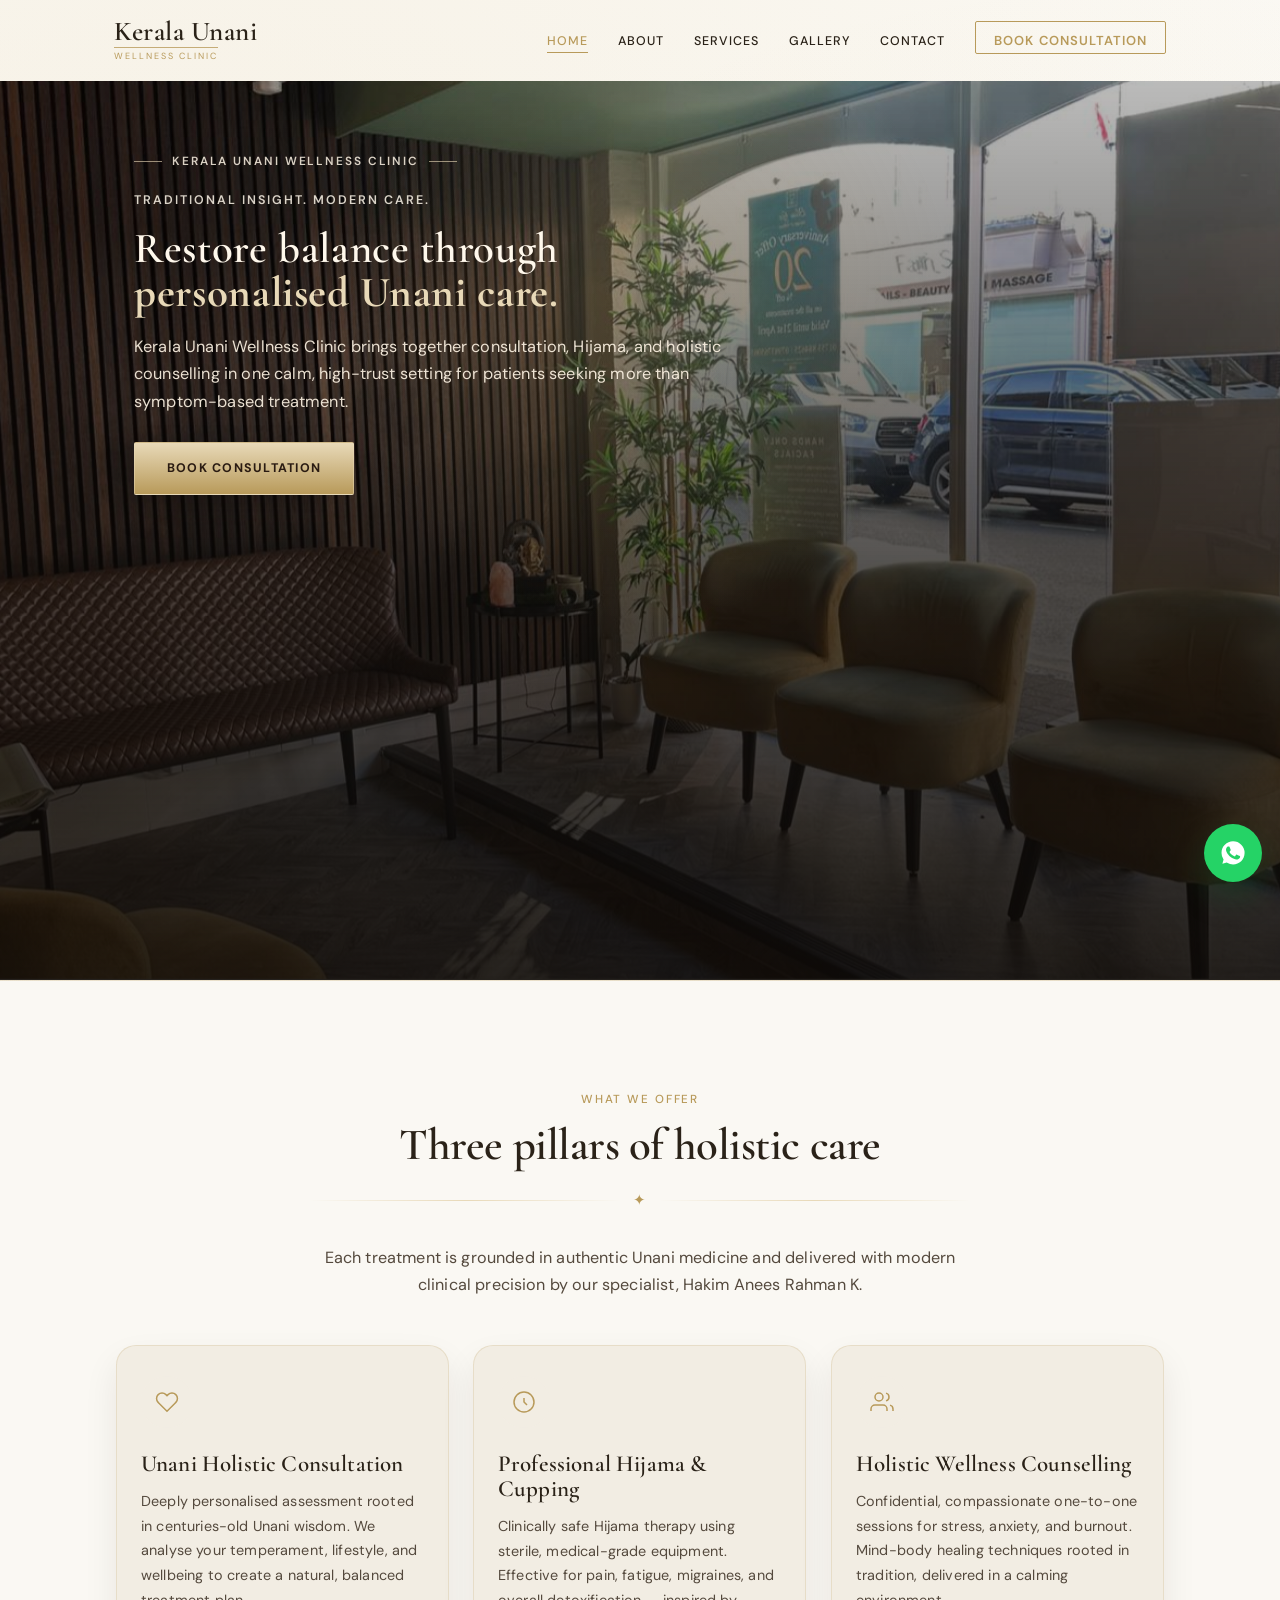
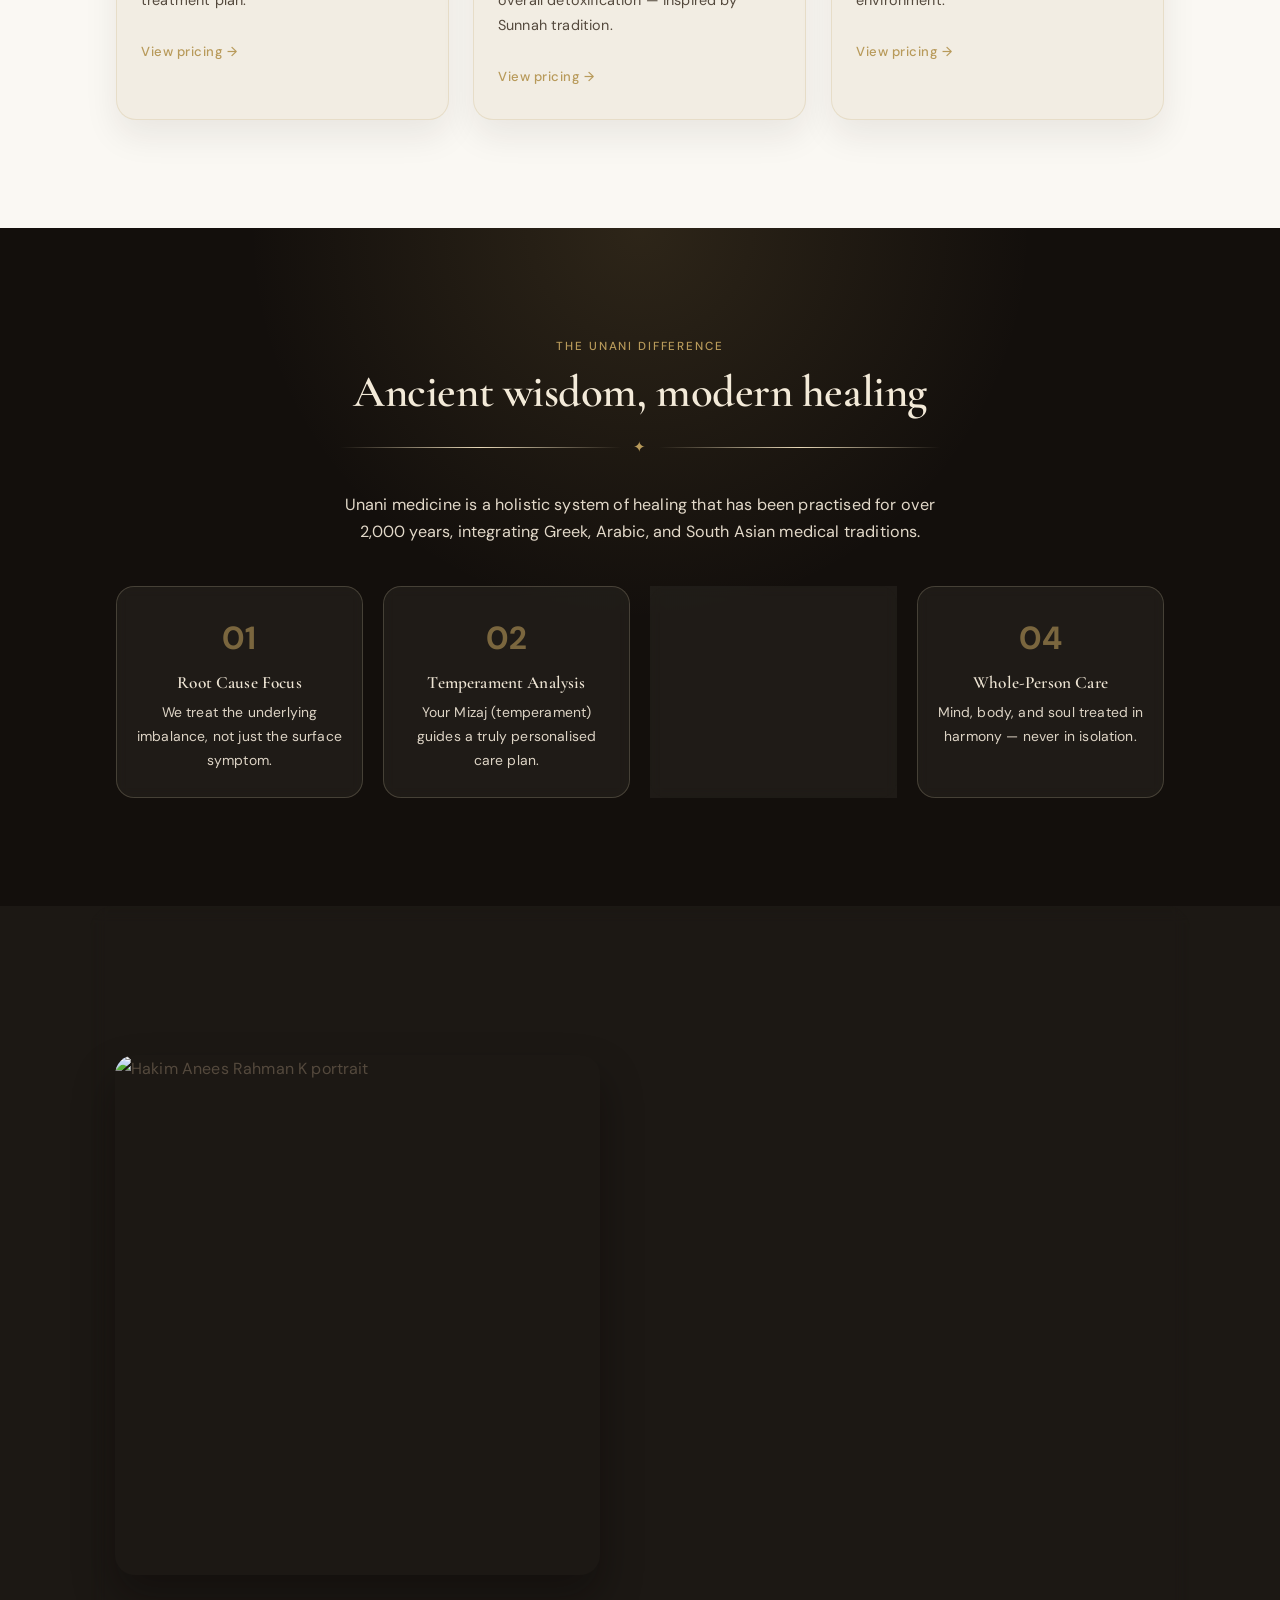
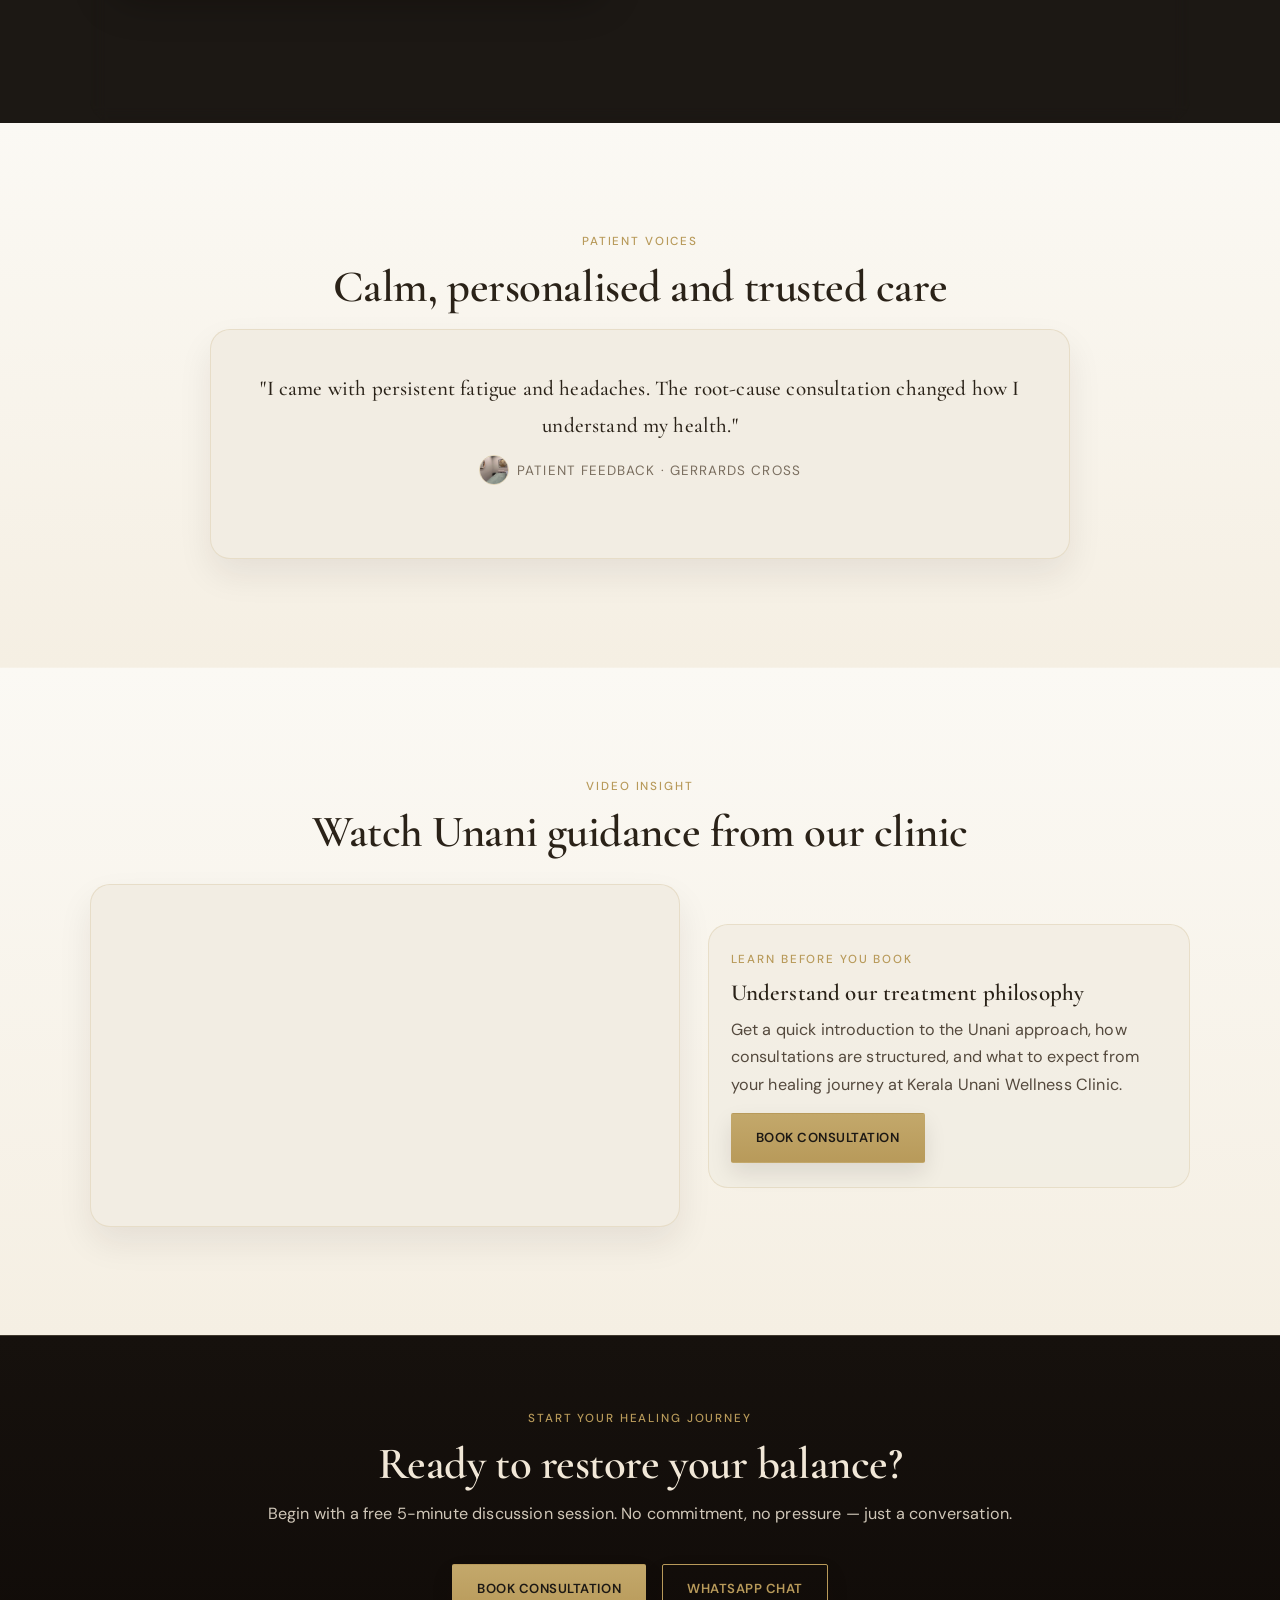
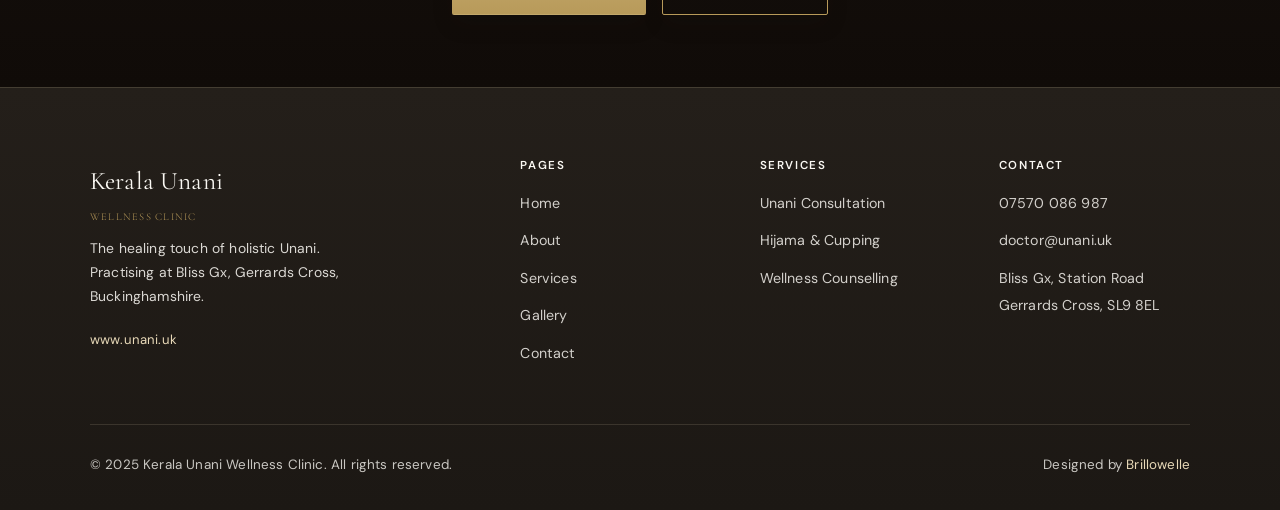
==== commit 09520c95: "Mobile 360px pass, hero tweaks, and layout polish across pages Made-with: Cursor" ====
--- a/index.html
+++ b/index.html
@@ -21,58 +21,141 @@
   <link rel="stylesheet" href="shared.css">
   <style>
     /* ─── Hero ─── */
-    .hero {
-      min-height: 90vh;
+    .hero-wrap {
+      position: relative;
+      min-height: 100vh;
+      padding: 0;
+      border-bottom: 1px solid var(--border);
+      overflow: hidden;
       display: grid;
-      grid-template-columns: 1fr 1fr;
+      place-items: start center;
+      isolation: isolate;
+    }
+    .hero-media {
+      position: absolute;
+      inset: 0;
+      z-index: -2;
+    }
+    .hero-media img {
+      width: 100%;
+      height: 100%;
+      object-fit: cover;
+      transform: scale(1.06);
+      animation: heroParallax 20s ease-out forwards;
+    }
+    .hero-media::after {
+      content: "";
+      position: absolute;
+      inset: 0;
+      background:
+        radial-gradient(circle at 50% 25%, rgba(197,160,89,0.2), transparent 34%),
+        linear-gradient(180deg, rgba(14,10,7,0.28) 0%, rgba(14,10,7,0.72) 56%, rgba(14,10,7,0.9) 100%);
+    }
+    .hero-core {
+      position: relative;
+      z-index: 2;
+      width: min(1100px, calc(100% - 48px));
+      text-align: left;
+      padding: 62px 16px 20px 44px;
+      animation: heroFadeIn 820ms cubic-bezier(0.22, 1, 0.36, 1) both;
+    }
+    .hero-signature {
+      display: inline-flex;
       align-items: center;
-      gap: 64px;
-      max-width: var(--max-w);
-      margin: 0 auto;
-      padding: 80px 24px;
-    }
-    .hero-text { max-width: 520px; }
-    .hero-text h1 { margin-bottom: 24px; }
-    .hero-text h1 em { color: var(--maroon); font-style: normal; }
-    .hero-text p { font-size: 1.05rem; max-width: 420px; margin-bottom: 36px; }
-    .hero-actions { display: flex; gap: 16px; flex-wrap: wrap; }
-    .hero-trust {
-      display: flex;
-      gap: 32px;
-      margin-top: 48px;
-      padding-top: 32px;
-      border-top: 1px solid var(--border);
-    }
-    .trust-item { text-align: center; }
-    .trust-item strong { display: block; font-family: var(--font-display); font-size: 1.6rem; color: var(--maroon); }
-    .trust-item span { font-size: 0.78rem; color: var(--text-muted); font-weight: 400; }
-    .hero-image {
-      height: 560px;
-      position: relative;
-      border-radius: var(--radius-lg);
-      overflow: hidden;
-    }
-    .hero-badge {
-      position: absolute;
-      bottom: 28px;
-      left: 28px;
-      background: rgba(250,248,243,0.96);
+      gap: 10px;
+      color: rgba(255,246,230,0.84);
+      font-size: 0.74rem;
+      font-weight: 600;
+      letter-spacing: 0.16em;
+      text-transform: uppercase;
+      margin-bottom: 18px;
+    }
+    .hero-signature::before,
+    .hero-signature::after {
+      content: "";
+      width: 28px;
+      height: 1px;
+      background: rgba(232,217,184,0.62);
+    }
+    .hero-overline {
+      display: block;
+      color: rgba(255,248,235,0.84);
+      font-size: 0.78rem;
+      letter-spacing: 0.16em;
+      text-transform: uppercase;
+      margin-bottom: 16px;
+      font-weight: 600;
+    }
+    .hero-heading {
+      margin: 0 0 18px;
+      max-width: 38ch;
+      color: #fff8ec;
+      font-size: clamp(1.9rem, 3.35vw, 3.05rem);
+      line-height: 1.02;
+      letter-spacing: 0.015em;
+      text-shadow: 0 12px 34px rgba(8,6,5,0.34);
+    }
+    .hero-heading em {
+      color: var(--gold-light);
+      font-style: normal;
+      font-weight: 700;
+    }
+    .hero-copy {
+      max-width: 58ch;
+      margin: 0 0 26px;
+      color: rgba(255,245,230,0.9);
+      font-size: clamp(0.92rem, 1.35vw, 1.02rem);
+      line-height: 1.7;
+    }
+    .hero-action {
+      display: inline-flex;
+      align-items: center;
+      justify-content: center;
+      min-width: 220px;
+      padding: 15px 28px;
+      border-radius: 2px;
+      background: linear-gradient(180deg, var(--gold-light) 0%, var(--gold) 100%);
+      border: 1px solid rgba(232,217,184,0.48);
+      color: #2a1b12;
+      font-size: 0.78rem;
+      font-weight: 700;
+      letter-spacing: 0.1em;
+      text-transform: uppercase;
+      box-shadow: 0 14px 28px rgba(18,12,9,0.34);
+      transition: transform 260ms ease, box-shadow 260ms ease, filter 260ms ease;
+    }
+    .hero-action:hover {
+      transform: translateY(-3px) scale(1.02);
+      box-shadow: 0 20px 34px rgba(15,10,7,0.4);
+      filter: brightness(1.03);
+    }
+    @keyframes heroFadeUp {
+      from { opacity: 0; transform: translateY(24px); }
+      to { opacity: 1; transform: translateY(0); }
+    }
+    @keyframes heroFadeIn {
+      from { opacity: 0; transform: translateY(28px); }
+      to { opacity: 1; transform: translateY(0); }
+    }
+    @keyframes heroParallax {
+      from { transform: scale(1.08) translateY(0); }
+      to { transform: scale(1.02) translateY(-10px); }
+    }
+
+    /* ─── Services strip ─── */
+    .section-white {
+      background: var(--clr-bg);
+      color: var(--text-body);
+    }
+    .services-intro { text-align: center; max-width: 660px; margin: 0 auto 46px; }
+    .services-intro h2 { color: var(--text-dark); }
+    .services-intro p { color: var(--text-body); }
+    .services-grid { display: grid; grid-template-columns: repeat(3, 1fr); gap: 24px; }
+    .service-card {
+      background: var(--clr-surface);
       border: 1px solid var(--border);
       border-radius: var(--radius-lg);
-      padding: 16px 20px;
-      backdrop-filter: blur(4px);
-    }
-    .hero-badge p { font-size: 0.78rem; color: var(--text-muted); margin: 0; }
-    .hero-badge strong { font-family: var(--font-display); font-size: 1rem; color: var(--text-dark); }
-
-    /* ─── Services strip ─── */
-    .services-intro { text-align: center; max-width: 600px; margin: 0 auto 64px; }
-    .services-grid { display: grid; grid-template-columns: repeat(3, 1fr); gap: 24px; }
-    .service-card {
-      background: var(--white);
-      border: 1px solid var(--border);
-      border-radius: var(--radius-lg);
-      padding: 40px 32px;
+      padding: 30px 24px;
       transition: transform 0.25s, box-shadow 0.25s;
       position: relative;
       overflow: hidden;
@@ -98,9 +181,19 @@
     }
     .service-icon svg { color: var(--maroon); }
     .service-card h3 { margin-bottom: 12px; }
+    .service-card h3 { color: var(--text-dark); }
+    .service-card p { color: var(--text-body); }
     .service-card p { font-size: 0.9rem; margin-bottom: 24px; }
     .service-link { font-size: 0.82rem; font-weight: 500; color: var(--maroon); letter-spacing: 0.04em; }
     .service-link::after { content: ' →'; }
+
+    .section-cream {
+      background: radial-gradient(circle at 50% 0, rgba(184,154,90,0.16), transparent 42%), #130f0c;
+      color: rgba(255,245,228,0.9);
+    }
+    .section-cream h2,
+    .section-cream h3 { color: rgba(255,245,228,0.95); }
+    .section-cream p { color: rgba(255,245,228,0.88); }
 
     /* ─── About teaser ─── */
     .about-teaser {
@@ -111,54 +204,123 @@
       max-width: var(--max-w);
       margin: 0 auto;
       padding: var(--section-pad);
-    }
-    .about-image { height: 520px; border-radius: var(--radius-lg); overflow: hidden; }
+      border: 1px solid rgba(232,217,184,0.24);
+      border-radius: 24px;
+      background: linear-gradient(160deg, rgba(255,248,236,0.14), rgba(255,248,236,0.06));
+      backdrop-filter: blur(8px);
+    }
+    .about-image { height: 520px; border-radius: var(--radius-lg); overflow: hidden; box-shadow: 0 22px 40px rgba(8,6,5,0.38); }
     .about-text .eyebrow { display: block; }
-    .about-text h2 { margin-bottom: 20px; }
-    .about-text p { margin-bottom: 16px; }
+    .about-text h2 { margin-bottom: 20px; color: rgba(255,245,228,0.95); }
+    .about-text p { margin-bottom: 16px; color: rgba(255,245,228,0.88); }
     .credentials { margin: 28px 0; display: flex; flex-direction: column; gap: 10px; }
-    .cred-item { display: flex; align-items: center; gap: 10px; font-size: 0.87rem; }
+    .cred-item { display: flex; align-items: center; gap: 10px; font-size: 0.87rem; color: rgba(255,245,228,0.9); }
     .cred-dot { width: 6px; height: 6px; background: var(--gold); border-radius: 50%; flex-shrink: 0; }
 
     /* ─── Testimonial ─── */
     .testimonial-section { background: var(--maroon); padding: var(--section-pad); }
     .testimonial-inner { max-width: 800px; margin: 0 auto; text-align: center; }
     .quote-mark { font-family: var(--font-display); font-size: 6rem; line-height: 0.6; color: var(--gold); opacity: 0.4; margin-bottom: 16px; display: block; }
-    .testimonial-text { font-family: var(--font-display); font-size: 1.6rem; font-style: normal; color: var(--white); line-height: 1.5; margin-bottom: 28px; }
+    .testimonial-text { font-family: var(--font-display); font-size: 1.6rem; font-style: normal; color: var(--clr-bg); line-height: 1.5; margin-bottom: 28px; }
     .testimonial-author { font-size: 0.83rem; color: var(--gold-light); letter-spacing: 0.1em; text-transform: uppercase; }
+
+    .lux-section {
+      background: linear-gradient(180deg, #fbf9f4 0%, #f5efe3 100%);
+    }
 
     /* ─── CTA band ─── */
     .cta-band {
-      background: var(--cream-dark);
-      border-top: 1px solid var(--cream-mid);
-      border-bottom: 1px solid var(--cream-mid);
+      background: linear-gradient(180deg, #16110d 0%, #100b08 100%);
+      border-top: 1px solid rgba(232,217,184,0.22);
+      border-bottom: 1px solid rgba(232,217,184,0.22);
       padding: 72px 24px;
       text-align: center;
     }
     .cta-band h2 { max-width: 600px; margin: 0 auto 12px; }
-    .cta-band p { color: var(--text-muted); margin-bottom: 36px; }
+    .cta-band h2 { color: rgba(255,245,228,0.94); }
+    .cta-band p { color: rgba(255,245,228,0.8); }
+    .cta-band p { margin-bottom: 36px; }
     .cta-actions { display: flex; gap: 16px; justify-content: center; flex-wrap: wrap; }
 
     /* ─── Why Unani strip ─── */
-    .pillars { display: grid; grid-template-columns: repeat(4, 1fr); gap: 24px; margin-top: 56px; }
-    .pillar { text-align: center; padding: 32px 20px; }
+    .pillars { display: grid; grid-template-columns: repeat(4, 1fr); gap: 20px; margin-top: 40px; }
+    .pillar {
+      text-align: center;
+      padding: 24px 16px;
+      border: 1px solid rgba(232,217,184,0.2);
+      border-radius: 18px;
+      background: rgba(255,248,236,0.05);
+      backdrop-filter: blur(6px);
+      transition: transform 0.25s ease, box-shadow 0.25s ease, border-color 0.25s ease;
+    }
+    .pillar:hover {
+      transform: translateY(-5px);
+      border-color: rgba(232,217,184,0.42);
+      box-shadow: 0 16px 28px rgba(8,6,5,0.2);
+    }
     .pillar-number {
-      font-family: var(--font-display);
-      font-size: 2.4rem;
+      font-family: var(--font-body);
+      font-size: 2rem;
+      font-weight: 700;
       color: var(--gold);
       opacity: 0.6;
       display: block;
       margin-bottom: 8px;
     }
-    .pillar h4 { margin-bottom: 8px; }
-    .pillar p { font-size: 0.87rem; }
+    .pillar h4 { margin-bottom: 8px; color: rgba(255,245,228,0.92); }
+    .pillar p { font-size: 0.87rem; color: rgba(255,245,228,0.85); }
 
     @media (max-width: 900px) {
-      .hero { grid-template-columns: 1fr; min-height: auto; }
-      .hero-image { height: 360px; }
+      .hero-wrap {
+        min-height: 86vh;
+        place-items: end center;
+      }
+      .hero-core {
+        margin-top: 0;
+        width: calc(100% - 22px);
+        padding: 48px 12px 18px;
+        text-align: center;
+      }
+      .hero-heading {
+        font-size: clamp(1.55rem, 7.8vw, 2.05rem);
+        max-width: none;
+      }
+      .hero-copy {
+        font-size: 0.92rem;
+        margin-bottom: 20px;
+      }
+      .hero-action {
+        width: 100%;
+        min-width: 0;
+      }
       .services-grid { grid-template-columns: 1fr; }
       .about-teaser { grid-template-columns: 1fr; }
       .pillars { grid-template-columns: 1fr 1fr; }
+    }
+    @media (max-width: 360px) {
+      .hero-core {
+        width: calc(100% - 16px);
+        padding: 40px 10px 16px;
+      }
+      .hero-heading {
+        font-size: clamp(1.42rem, 7.2vw, 1.85rem);
+      }
+      .hero-copy { font-size: 0.86rem; margin-bottom: 16px; }
+      .pillars { grid-template-columns: 1fr; }
+      .about-teaser { padding: 28px 12px; gap: 20px; }
+      .about-image { height: 240px; }
+    }
+    .testimonial-meta {
+      display: inline-flex;
+      align-items: center;
+      gap: 8px;
+    }
+    .testimonial-meta img {
+      width: 30px;
+      height: 30px;
+      border-radius: 50%;
+      object-fit: cover;
+      border: 1px solid rgba(184,154,90,0.35);
     }
   </style>
   <script type="application/ld+json">
@@ -223,8 +385,9 @@
 <nav>
   <div class="nav-inner">
     <a href="index.html" class="nav-logo">
-      Kerala Unani
-      <span>Wellness Clinic</span>
+      <span class="nav-logo-wordmark">Kerala Unani</span>
+      <span class="nav-logo-line" aria-hidden="true"></span>
+      <span class="nav-logo-tag">Wellness Clinic</span>
     </a>
     <button class="nav-toggle" type="button" aria-label="Toggle navigation" aria-expanded="false"><span></span></button>
     <ul class="nav-links">
@@ -239,39 +402,16 @@
 </nav>
 
 <!-- ─── Hero ─── -->
-<section style="padding: 0; background: var(--cream);">
-  <div class="hero">
-    <div class="hero-text">
-      <span class="eyebrow">The Healing Touch of Holistic Unani</span>
-      <h1>Healing the root,<br><em>not just the symptom.</em></h1>
-      <p>Experience centuries-old Unani wisdom, refined to modern clinical standards. Personalised care for mind, body, and soul — at Bliss Gx, Gerrards Cross.</p>
-      <div class="hero-actions">
-        <a href="contact.html" class="btn btn-primary">Book Consultation</a>
-        <a href="services.html" class="btn btn-outline">Explore Services</a>
-      </div>
-      <div class="hero-trust">
-        <div class="trust-item">
-          <strong>15+</strong>
-          <span>Years of<br>Clinical Experience</span>
-        </div>
-        <div class="trust-item">
-          <strong>3</strong>
-          <span>Specialist<br>Treatment Pillars</span>
-        </div>
-        <div class="trust-item">
-          <strong>NHS</strong>
-          <span>HCPC Registered<br>Practitioner</span>
-        </div>
-      </div>
-    </div>
-
-    <div class="hero-image">
-      <img class="img-cover" src="Gallery/WhatsApp Image 2026-04-15 at 5.15.30 PM (2).jpeg" alt="Kerala Unani Wellness Clinic interior">
-      <div class="hero-badge">
-        <p>Practising at</p>
-        <strong>Bliss Gx, Gerrards Cross</strong>
-      </div>
-    </div>
+<section class="hero-wrap">
+  <div class="hero-media">
+    <img src="Gallery/WhatsApp Image 2026-04-15 at 5.15.30 PM (2).jpeg" alt="Kerala Unani Wellness Clinic interior">
+  </div>
+  <div class="hero-core">
+    <span class="hero-signature">Kerala Unani Wellness Clinic</span>
+    <span class="hero-overline">Traditional insight. Modern care.</span>
+    <h1 class="hero-heading">Restore balance through<br><em>personalised Unani care.</em></h1>
+    <p class="hero-copy">Kerala Unani Wellness Clinic brings together consultation, Hijama, and holistic counselling in one calm, high-trust setting for patients seeking more than symptom-based treatment.</p>
+    <a href="contact.html" class="hero-action">Book Consultation</a>
   </div>
 </section>
 
@@ -361,10 +501,10 @@
 </section>
 
 <!-- ─── About Teaser ─── -->
-<section style="padding: 0; background: var(--white);">
+<section style="padding: 0; background: var(--clr-bg-dark);">
   <div class="about-teaser">
     <div class="about-image">
-      <img class="img-cover" src="Gallery/WhatsApp Image 2026-04-15 at 5.15.31 PM.jpeg" alt="Hakim Anees Rahman K portrait">
+      <img class="img-cover" src="Gallery/hakim-anees-rahman.jpg" alt="Hakim Anees Rahman K portrait">
     </div>
     <div class="about-text">
       <span class="eyebrow">Meet Your Specialist</span>
@@ -392,15 +532,15 @@
   <div class="testimonial-carousel">
     <div class="testimonial-slide active">
       <p>"I came with persistent fatigue and headaches. The root-cause consultation changed how I understand my health."</p>
-      <span>Patient Feedback · Gerrards Cross</span>
+      <span class="testimonial-meta"><img src="Gallery/WhatsApp Image 2026-04-15 at 5.15.29 PM.jpeg" alt="Patient portrait">Patient Feedback · Gerrards Cross</span>
     </div>
     <div class="testimonial-slide">
       <p>"The clinic environment is peaceful, and the care feels truly personal. I finally felt listened to."</p>
-      <span>Patient Feedback · Buckinghamshire</span>
+      <span class="testimonial-meta"><img src="Gallery/WhatsApp Image 2026-04-15 at 5.15.31 PM (1).jpeg" alt="Patient portrait">Patient Feedback · Buckinghamshire</span>
     </div>
     <div class="testimonial-slide">
       <p>"Hijama was professional, hygienic, and effective for my muscle tension. Highly recommended."</p>
-      <span>Patient Feedback · Nearby Community</span>
+      <span class="testimonial-meta"><img src="Gallery/WhatsApp Image 2026-04-15 at 5.15.27 PM (1).jpeg" alt="Patient portrait">Patient Feedback · Nearby Community</span>
     </div>
     <div class="carousel-dots">
       <button class="carousel-dot active" type="button" aria-label="Show testimonial 1"></button>
@@ -455,7 +595,7 @@
         Kerala Unani
         <span>Wellness Clinic</span>
       </div>
-      <p style="font-size: 0.87rem; max-width: 260px; margin-bottom: 20px;">The healing touch of holistic Unani. Practising at Bliss Gx, Gerrards Cross, Buckinghamshire.</p>
+      <p style="font-size: 0.87rem; max-width: 260px; margin-bottom: 20px; color: rgba(250,248,243,0.86);">The healing touch of holistic Unani. Practising at Bliss Gx, Gerrards Cross, Buckinghamshire.</p>
       <p style="font-size: 0.82rem; color: var(--gold-light);">www.unani.uk</p>
     </div>
     <div class="footer-col">
--- a/shared.css
+++ b/shared.css
@@ -1,29 +1,40 @@
 /* Kerala Unani Wellness Clinic — Shared Design System */
-/* Luxury wellness aesthetic | Playfair Display + Source Sans 3 */
-
-@import url('https://fonts.googleapis.com/css2?family=Playfair+Display:wght@500;600;700&family=Source+Sans+3:wght@300;400;500;600&display=swap');
+/* Premium wellness aesthetic | Cormorant Garamond + DM Sans */
+
+@import url('https://fonts.googleapis.com/css2?family=Cormorant+Garamond:wght@500;600;700&family=DM+Sans:wght@400;500;600;700&display=swap');
 
 :root {
-  --cream:       #FBF8F3;
-  --cream-dark:  #F4EEE5;
-  --cream-mid:   #E8DED1;
-  --maroon:      #5B241C;
-  --maroon-light:#7A3328;
-  --gold:        #BC8E4E;
-  --gold-light:  #D6AA68;
-  --text-dark:   #211711;
-  --text-body:   #4C3D34;
-  --text-muted:  #816D61;
-  --border:      rgba(78, 52, 39, 0.15);
-  --white:       #FFFFFF;
-
-  --font-display: 'Playfair Display', Georgia, serif;
-  --font-body:    'Source Sans 3', sans-serif;
+  --clr-bg: #FAF8F3;
+  --clr-bg-dark: #1C1814;
+  --clr-surface: #F2EDE3;
+  --clr-gold: #B89A5A;
+  --clr-gold-light: #E8D9B8;
+  --clr-text: #2A2218;
+  --clr-text-muted: #7A6E5F;
+  --clr-border: rgba(184,154,90,0.2);
+
+  --cream:       var(--clr-bg);
+  --cream-dark:  var(--clr-surface);
+  --cream-mid:   var(--clr-gold-light);
+  --maroon:      var(--clr-gold);
+  --maroon-light:#9D8145;
+  --gold:        var(--clr-gold);
+  --gold-light:  var(--clr-gold-light);
+  --text-dark:   var(--clr-text);
+  --text-body:   #54493D;
+  --text-muted:  var(--clr-text-muted);
+  --border:      var(--clr-border);
+  --white:       var(--clr-surface);
+
+  --font-display: 'Cormorant Garamond', Georgia, serif;
+  --font-body:    'DM Sans', sans-serif;
 
   --max-w: 1100px;
-  --section-pad: 96px 24px;
-  --radius: 4px;
-  --radius-lg: 12px;
+  --section-pad: 108px 24px;
+  --radius: 10px;
+  --radius-lg: 20px;
+  --shadow-soft: 0 16px 34px rgba(36, 30, 22, 0.08);
+  --shadow-lift: 0 22px 46px rgba(28, 24, 20, 0.14);
 }
 
 *, *::before, *::after { box-sizing: border-box; margin: 0; padding: 0; }
@@ -31,11 +42,15 @@
 html { scroll-behavior: smooth; }
 
 body {
-  background: linear-gradient(180deg, #fffdf9 0%, #fbf6ef 100%);
+  background:
+    radial-gradient(circle at 12% 8%, rgba(232,217,184,0.26), transparent 26%),
+    radial-gradient(circle at 88% 22%, rgba(184,154,90,0.09), transparent 28%),
+    linear-gradient(180deg, #fbf9f4 0%, #f5efe3 100%);
   color: var(--text-body);
   font-family: var(--font-body);
   font-size: 16px;
-  line-height: 1.65;
+  line-height: 1.72;
+  letter-spacing: 0.01em;
   -webkit-font-smoothing: antialiased;
 }
 
@@ -48,13 +63,13 @@
 h1, h2, h3, h4 {
   font-family: var(--font-display);
   color: var(--text-dark);
-  line-height: 1.2;
+  line-height: 1.08;
   font-weight: 600;
 }
-h1 { font-size: clamp(2.3rem, 4.3vw, 3.5rem); }
-h2 { font-size: clamp(1.8rem, 3.2vw, 2.6rem); }
-h3 { font-size: 1.3rem; font-weight: 600; }
-h4 { font-size: 1rem; font-weight: 600; }
+h1 { font-size: clamp(2.55rem, 4.6vw, 3.95rem); letter-spacing: -0.01em; }
+h2 { font-size: clamp(2.05rem, 3.5vw, 3rem); letter-spacing: -0.01em; }
+h3 { font-size: 1.44rem; font-weight: 600; }
+h4 { font-size: 1.08rem; font-weight: 600; }
 
 .eyebrow {
   font-family: var(--font-body);
@@ -67,7 +82,7 @@
   margin-bottom: 12px;
 }
 
-p { color: var(--text-body); font-weight: 400; }
+p { color: var(--text-body); font-weight: 400; font-size: 1.01rem; }
 em { font-style: normal; }
 
 a { color: inherit; text-decoration: none; }
@@ -175,7 +190,7 @@
 }
 
 /* ─── Layout ─── */
-.container { max-width: var(--max-w); margin: 0 auto; padding: 0 24px; }
+.container { max-width: var(--max-w); margin: 0 auto; padding: 0 26px; }
 section { padding: var(--section-pad); }
 
 /* ─── Nav ─── */
@@ -183,35 +198,75 @@
   position: sticky;
   top: 0;
   z-index: 100;
-  background: rgba(255, 252, 247, 0.94);
-  backdrop-filter: blur(8px);
-  border-bottom: 1px solid var(--border);
-  box-shadow: 0 8px 22px rgba(34,24,20,0.08);
+  background: transparent;
+  backdrop-filter: blur(0);
+  border-bottom: 1px solid transparent;
+  box-shadow: none;
+  transition: background 0.4s ease, backdrop-filter 0.4s ease, border-color 0.4s ease, box-shadow 0.4s ease;
+}
+nav.nav-scrolled {
+  background: rgba(28,24,20,0.92);
+  backdrop-filter: blur(16px);
+  border-bottom-color: rgba(232,217,184,0.12);
+  box-shadow: 0 12px 28px rgba(12, 10, 8, 0.18);
 }
 .nav-inner {
   max-width: var(--max-w);
   margin: 0 auto;
   padding: 0 24px;
-  height: 68px;
+  height: 80px;
   display: flex;
   align-items: center;
   justify-content: space-between;
 }
 .nav-logo {
-  font-family: var(--font-display);
-  font-size: 1.22rem;
-  font-weight: 700;
-  color: var(--text-dark);
+  display: inline-flex;
+  flex-direction: column;
+  justify-content: center;
+  gap: 3px;
+  font-family: 'Cormorant Garamond', Georgia, serif;
+  font-size: 1.7rem;
+  font-weight: 600;
+  letter-spacing: 0.02em;
+  color: var(--clr-text);
+  line-height: 0.92;
+  transition: color 0.4s ease;
+}
+.nav-logo-wordmark {
+  display: block;
+}
+.nav-logo-line {
+  width: 100%;
+  max-width: 104px;
+  height: 1px;
+  background: var(--clr-gold);
+  opacity: 0.8;
+  transition: opacity 0.4s ease, background 0.4s ease;
+}
+.nav-logo-tag {
+  display: block;
+  font-family: var(--font-body);
+  font-size: 0.56rem;
+  font-weight: 400;
+  letter-spacing: 0.22em;
+  text-transform: uppercase;
+  color: var(--clr-gold);
   line-height: 1.2;
-}
-.nav-logo span { display: block; font-size: 0.65rem; font-weight: 300; letter-spacing: 0.12em; text-transform: uppercase; color: var(--gold); }
-.nav-links { display: flex; gap: 28px; list-style: none; }
+  transition: color 0.4s ease;
+}
+.nav-links {
+  display: flex;
+  gap: 30px;
+  list-style: none;
+  align-items: center;
+}
 .nav-links a {
-  font-size: 0.85rem;
-  font-weight: 400;
-  letter-spacing: 0.04em;
-  color: var(--text-body);
-  transition: color 0.2s ease-out;
+  font-size: 12.5px;
+  font-weight: 500;
+  letter-spacing: 0.08em;
+  text-transform: uppercase;
+  color: var(--clr-text);
+  transition: color 0.3s ease-out, opacity 0.3s ease-out;
   position: relative;
   padding-bottom: 4px;
 }
@@ -222,24 +277,35 @@
   bottom: 0;
   width: 100%;
   height: 1.5px;
-  background: var(--maroon);
+  background: var(--clr-gold);
   transform: scaleX(0);
   transform-origin: left;
   transition: transform 0.2s ease-out;
 }
 .nav-links a:hover::after,
 .nav-links a.active::after { transform: scaleX(1); }
-.nav-links a:hover, .nav-links a.active { color: var(--maroon); }
+.nav-links a:hover, .nav-links a.active { color: var(--clr-gold); }
+nav.nav-scrolled .nav-logo {
+  color: rgba(250,248,243,0.96);
+}
+nav.nav-scrolled .nav-links a {
+  color: rgba(250,248,243,0.94);
+}
+nav.nav-scrolled .nav-links a:hover,
+nav.nav-scrolled .nav-links a.active {
+  color: var(--clr-gold);
+}
 .nav-toggle {
   display: none;
   width: 42px;
   height: 42px;
   border-radius: 50%;
-  border: 1px solid var(--border);
-  background: var(--white);
+  border: 1px solid rgba(184,154,90,0.34);
+  background: transparent;
   align-items: center;
   justify-content: center;
   cursor: pointer;
+  transition: border-color 0.4s ease, background 0.4s ease;
 }
 .nav-toggle span,
 .nav-toggle::before,
@@ -248,7 +314,7 @@
   display: block;
   width: 18px;
   height: 2px;
-  background: var(--maroon);
+  background: var(--clr-gold);
   border-radius: 2px;
   transition: transform 0.25s ease, opacity 0.2s ease;
 }
@@ -258,16 +324,24 @@
 .nav-open .nav-toggle::before { transform: translateY(2px) rotate(45deg); }
 .nav-open .nav-toggle::after { transform: translateY(0) rotate(-45deg); }
 .nav-cta {
-  background: var(--maroon);
-  color: var(--white) !important;
+  background: transparent;
+  color: var(--clr-gold) !important;
   padding: 10px 18px;
-  border-radius: 999px;
-  font-size: 0.82rem !important;
+  border-radius: 2px;
+  font-size: 13px !important;
   font-weight: 600 !important;
-  transition: background 0.2s, transform 0.2s !important;
-}
-.nav-cta:hover { background: var(--maroon-light) !important; }
+  border: 1px solid var(--clr-gold);
+  transition: background 0.25s ease, color 0.25s ease, transform 0.25s ease, border-color 0.25s ease !important;
+}
+.nav-cta:hover {
+  background: var(--clr-gold) !important;
+  color: var(--clr-bg-dark) !important;
+}
 .nav-cta::after { display: none; }
+nav.nav-scrolled .nav-cta {
+  color: var(--clr-gold) !important;
+  border-color: var(--clr-gold);
+}
 
 /* ─── Divider ornament ─── */
 .ornament { display: none; }
@@ -288,37 +362,45 @@
 /* ─── Button ─── */
 .btn {
   display: inline-block;
-  padding: 12px 24px;
+  padding: 13px 24px;
   font-family: var(--font-body);
   font-size: 0.82rem;
   font-weight: 500;
   letter-spacing: 0.04em;
-  border-radius: 999px;
+  border-radius: 2px;
   cursor: pointer;
-  transition: all 0.25s;
-  border: none;
+  transition: all 0.28s ease;
+  border: 1px solid transparent;
   font-weight: 600;
   text-transform: uppercase;
 }
-.btn-primary { background: var(--maroon); color: var(--white); }
-.btn-primary:hover { background: var(--maroon-light); transform: translateY(-1px); box-shadow: 0 12px 20px rgba(34,24,20,0.14); }
-.btn-outline { background: transparent; color: var(--maroon); border: 1px solid var(--maroon); }
-.btn-outline:hover { background: var(--maroon); color: var(--white); transform: translateY(-1px); box-shadow: 0 12px 20px rgba(34,24,20,0.14); }
-.btn-gold { background: var(--gold); color: var(--white); }
-.btn-gold:hover { background: var(--gold-light); transform: translateY(-1px); box-shadow: 0 12px 20px rgba(34,24,20,0.14); }
-.btn { box-shadow: 0 10px 22px rgba(34,24,20,0.12); }
+.btn-primary {
+  background: linear-gradient(180deg, #c3a86b 0%, var(--clr-gold) 100%);
+  color: var(--clr-bg-dark);
+  box-shadow: 0 12px 24px rgba(112, 89, 43, 0.24);
+}
+.btn-primary:hover { background: linear-gradient(180deg, #ceb67f 0%, #bea363 100%); transform: translateY(-2px); box-shadow: 0 18px 30px rgba(76, 59, 28, 0.26); }
+.btn-outline { background: transparent; color: var(--clr-gold); border: 1px solid var(--clr-gold); }
+.btn-outline:hover { background: var(--clr-gold); color: var(--clr-bg-dark); transform: translateY(-2px); box-shadow: 0 14px 24px rgba(34,24,20,0.18); }
+.btn-gold { background: var(--clr-gold); color: var(--clr-bg-dark); }
+.btn-gold:hover { background: var(--clr-gold-light); transform: translateY(-2px); box-shadow: 0 14px 24px rgba(34,24,20,0.18); }
+.btn { box-shadow: 0 10px 22px rgba(34,24,20,0.1); }
 .btn:active { transform: translateY(0); box-shadow: 0 7px 14px rgba(34,24,20,0.12); }
 
 /* ─── Card ─── */
 .card {
-  background: var(--white);
-  border: 1px solid var(--border);
+  background: var(--clr-surface);
+  border: 1px solid rgba(184,154,90,0.24);
   border-radius: var(--radius-lg);
-  padding: 36px 32px;
-  box-shadow: 0 14px 34px rgba(34,24,20,0.09);
-  transition: transform 0.35s ease, box-shadow 0.35s ease;
-}
-.card:hover { transform: translateY(-3px); box-shadow: 0 20px 40px rgba(34,24,20,0.12); }
+  padding: 38px 34px;
+  box-shadow: var(--shadow-soft);
+  transition: transform 0.35s ease, box-shadow 0.35s ease, border-color 0.35s ease;
+}
+.card:hover {
+  transform: translateY(-4px);
+  box-shadow: var(--shadow-lift);
+  border-color: rgba(184,154,90,0.38);
+}
 
 .service-card,
 .approach-card,
@@ -329,7 +411,7 @@
 .video-frame-wrap,
 .ba-card,
 .testimonial-slide {
-  border-radius: 14px !important;
+  border-radius: 20px !important;
 }
 
 section {
@@ -338,7 +420,9 @@
 
 .section-cream,
 .lux-section {
-  background: linear-gradient(180deg, rgba(255,255,255,0.72), rgba(244,238,229,0.72));
+  background:
+    radial-gradient(circle at 14% 12%, rgba(232,217,184,0.18), transparent 30%),
+    linear-gradient(180deg, rgba(250,248,243,0.96), rgba(242,237,227,0.98));
 }
 
 /* ─── Image placeholder ─── */
@@ -420,7 +504,7 @@
 }
 
 /* ─── Premium sections ─── */
-.lux-section { background: #FFFFFF; }
+.lux-section { background: var(--clr-bg); }
 .testimonial-carousel {
   max-width: 860px;
   margin: 0 auto;
@@ -433,10 +517,10 @@
   inset: 0;
   text-align: center;
   padding: 40px 24px;
-  background: var(--white);
+  background: var(--clr-surface);
   border: 1px solid var(--border);
   border-radius: var(--radius-lg);
-  box-shadow: 0 16px 28px rgba(34,24,20,0.08);
+  box-shadow: var(--shadow-soft);
   opacity: 0;
   visibility: hidden;
   transform: translateY(8px);
@@ -471,11 +555,11 @@
   width: 9px;
   height: 9px;
   border-radius: 50%;
-  background: rgba(107,39,55,0.25);
+  background: rgba(184,154,90,0.3);
   border: none;
   cursor: pointer;
 }
-.carousel-dot.active { background: var(--maroon); }
+.carousel-dot.active { background: var(--clr-gold); }
 
 .before-after-grid {
   max-width: var(--max-w);
@@ -485,11 +569,11 @@
   gap: 24px;
 }
 .ba-card {
-  background: var(--white);
+  background: var(--clr-surface);
   border: 1px solid var(--border);
   border-radius: var(--radius-lg);
   overflow: hidden;
-  box-shadow: 0 18px 32px rgba(28,20,16,0.08);
+  box-shadow: var(--shadow-soft);
 }
 .ba-top {
   padding: 20px 20px 12px;
@@ -504,8 +588,8 @@
   text-transform: uppercase;
   margin-bottom: 8px;
 }
-.ba-before .ba-label { color: #9a5656; }
-.ba-after .ba-label { color: #447158; }
+.ba-before .ba-label { color: #8C7450; }
+.ba-after .ba-label { color: #6F7A5C; }
 .ba-text { font-size: 0.9rem; color: var(--text-body); margin-bottom: 14px; }
 
 .video-showcase {
@@ -517,11 +601,11 @@
   align-items: center;
 }
 .video-frame-wrap {
-  background: var(--white);
+  background: var(--clr-surface);
   border: 1px solid var(--border);
   border-radius: var(--radius-lg);
   padding: 12px;
-  box-shadow: 0 14px 26px rgba(34,24,20,0.08);
+  box-shadow: var(--shadow-soft);
 }
 .video-frame {
   width: 100%;
@@ -531,7 +615,7 @@
   display: block;
 }
 .video-copy {
-  background: rgba(255,255,255,0.82);
+  background: rgba(242,237,227,0.88);
   border: 1px solid var(--border);
   border-radius: var(--radius-lg);
   padding: 24px 22px;
@@ -539,17 +623,17 @@
 .video-copy p { margin-bottom: 14px; }
 
 /* ─── Section variants ─── */
-.section-cream { background: var(--cream); }
-.section-white { background: var(--white); }
-.section-dark { background: var(--maroon); color: var(--white); }
+.section-cream { background: var(--clr-bg); }
+.section-white { background: var(--clr-bg); }
+.section-dark { background: var(--clr-bg-dark); color: var(--clr-bg); }
 .section-dark h2, .section-dark h3, .section-dark .eyebrow { color: var(--gold-light); }
-.section-dark p { color: rgba(255,255,255,0.78); }
+.section-dark p { color: rgba(250,248,243,0.78); }
 
 /* ─── Footer ─── */
 footer {
-  background: linear-gradient(180deg, #2f1c15 0%, #24140f 100%);
-  color: rgba(255,255,255,0.65);
-  padding: 60px 24px 32px;
+  background: linear-gradient(180deg, #241f1a 0%, #1c1814 100%);
+  color: rgba(250,248,243,0.86);
+  padding: 72px 24px 34px;
 }
 .footer-inner {
   max-width: var(--max-w);
@@ -558,21 +642,21 @@
   grid-template-columns: 2fr 1fr 1fr 1fr;
   gap: 48px;
   padding-bottom: 48px;
-  border-bottom: 1px solid rgba(255,255,255,0.1);
+  border-bottom: 1px solid rgba(232,217,184,0.14);
 }
 .footer-logo {
   font-family: var(--font-display);
-  font-size: 1.4rem;
-  color: var(--white);
+  font-size: 1.58rem;
+  color: var(--clr-bg);
   margin-bottom: 12px;
 }
 .footer-logo span { display: block; font-size: 0.65rem; font-weight: 300; letter-spacing: 0.12em; text-transform: uppercase; color: var(--gold); margin-top: 4px; }
-.footer-col h4 { color: var(--white); font-family: var(--font-body); font-size: 0.72rem; font-weight: 500; letter-spacing: 0.14em; text-transform: uppercase; margin-bottom: 16px; }
+.footer-col h4 { color: var(--clr-bg); font-family: var(--font-body); font-size: 0.72rem; font-weight: 600; letter-spacing: 0.14em; text-transform: uppercase; margin-bottom: 16px; }
 .footer-col ul { list-style: none; }
 .footer-col ul li { margin-bottom: 10px; }
-.footer-col ul li a { font-size: 0.87rem; color: rgba(255,255,255,0.6); transition: color 0.2s; }
+.footer-col ul li a { font-size: 0.89rem; color: rgba(250,248,243,0.82); transition: color 0.2s; }
 .footer-col ul li a:hover { color: var(--gold-light); }
-.footer-bottom { max-width: var(--max-w); margin: 28px auto 0; display: flex; justify-content: space-between; font-size: 0.8rem; }
+.footer-bottom { max-width: var(--max-w); margin: 28px auto 0; display: flex; justify-content: space-between; font-size: 0.84rem; color: rgba(250,248,243,0.78); }
 
 /* Keep page heroes consistent and less ornamental */
 .page-hero,
@@ -605,34 +689,120 @@
   .nav-toggle { display: inline-flex; }
   .nav-links {
     position: fixed;
-    top: 68px;
+    top: 0;
     right: 0;
     width: min(84vw, 340px);
-    height: calc(100vh - 68px);
-    background: rgba(250,248,243,0.98);
-    border-left: 1px solid var(--border);
-    backdrop-filter: blur(10px);
+    height: 100vh;
+    background: rgba(28,24,20,0.98);
+    border-left: 1px solid rgba(232,217,184,0.12);
+    backdrop-filter: blur(16px);
     display: flex;
     flex-direction: column;
-    padding: 24px 22px;
-    gap: 16px;
+    align-items: flex-start;
+    padding: 100px 26px 28px;
+    gap: 20px;
     transform: translateX(100%);
     transition: transform 0.28s ease;
-    box-shadow: -14px 0 30px rgba(28,20,16,0.09);
+    box-shadow: -14px 0 30px rgba(8,7,6,0.24);
+  }
+  .nav-links a {
+    color: rgba(250,248,243,0.94);
+  }
+  .nav-links li {
+    width: 100%;
+  }
+  .nav-cta {
+    margin-top: 10px;
+    width: 100%;
+    text-align: center;
+    justify-content: center;
   }
   .nav-open .nav-links { transform: translateX(0); }
   .before-after-grid { grid-template-columns: 1fr; }
   .video-showcase { grid-template-columns: 1fr; }
   .testimonial-slide { padding: 28px 16px; }
   .testimonial-slide p { font-size: 1.25rem; }
-  .footer-inner { grid-template-columns: 1fr 1fr; gap: 32px; }
+  .footer-inner { grid-template-columns: 1fr; gap: 22px; }
   .footer-bottom { flex-direction: column; gap: 8px; }
+  footer { padding: 50px 20px 86px; }
   .floating-wa {
     right: 14px;
     bottom: 14px;
     width: 54px;
     height: 54px;
   }
+}
+
+@media (max-width: 480px) {
+  :root { --section-pad: 48px 14px; }
+  body { font-size: 14px; line-height: 1.6; }
+  .container { padding: 0 14px; }
+  h1 { font-size: clamp(1.72rem, 8.4vw, 2.2rem); }
+  h2 { font-size: clamp(1.34rem, 6.5vw, 1.75rem); }
+  h3 { font-size: 1.08rem; }
+  p { font-size: 0.92rem; }
+  .nav-inner { height: 68px; padding: 0 14px; }
+  .nav-logo { font-size: 1.45rem; }
+  .nav-logo-tag { font-size: 0.5rem; letter-spacing: 0.16em; }
+  .nav-links { width: min(90vw, 300px); padding: 84px 18px 22px; gap: 16px; }
+  .nav-links a { font-size: 12px; }
+  .btn { padding: 12px 14px; font-size: 0.74rem; }
+  .card { padding: 20px 14px; border-radius: 16px; }
+  .footer-logo { font-size: 1.35rem; }
+  .footer-col ul li a { font-size: 0.84rem; }
+  .footer-bottom { font-size: 0.78rem; }
+  footer { padding: 44px 14px 82px; }
+  .floating-wa {
+    right: 10px;
+    bottom: 10px;
+    width: 48px;
+    height: 48px;
+  }
+  .floating-wa svg {
+    width: 24px;
+    height: 24px;
+  }
+}
+
+/* Very small phones (e.g. 320–360px) — prevent edge overflow and awkward breaks */
+@media (max-width: 360px) {
+  :root { --section-pad: 42px 12px; }
+  html { overflow-x: hidden; }
+  body { max-width: 100%; overflow-x: hidden; }
+  .container { padding: 0 12px; max-width: 100%; }
+  .nav-inner { height: 64px; padding: 0 10px; }
+  .nav-logo {
+    font-size: 1.26rem;
+    max-width: min(58vw, 200px);
+    line-height: 0.95;
+  }
+  .nav-logo-line { max-width: 88px; }
+  .nav-logo-tag { font-size: 0.46rem; letter-spacing: 0.12em; }
+  .nav-toggle { width: 40px; height: 40px; }
+  .nav-links { width: min(92vw, 280px); padding: 78px 14px 20px; gap: 14px; }
+  .nav-links a { font-size: 11px; letter-spacing: 0.06em; }
+  h1 { font-size: clamp(1.58rem, 8.2vw, 2rem); }
+  h2 { font-size: clamp(1.22rem, 6.2vw, 1.62rem); }
+  h3 { font-size: 1.02rem; }
+  p { font-size: 0.88rem; }
+  .btn {
+    padding: 11px 12px;
+    font-size: 0.68rem;
+    letter-spacing: 0.04em;
+  }
+  .card { padding: 18px 12px; }
+  .testimonial-slide { padding: 22px 12px; }
+  .testimonial-slide p { font-size: 1.08rem; }
+  .video-frame-wrap { padding: 8px; }
+  .video-copy { padding: 16px 12px; }
+  footer { padding: 40px 12px 78px; }
+  .floating-wa {
+    right: 8px;
+    bottom: 8px;
+    width: 46px;
+    height: 46px;
+  }
+  .floating-wa svg { width: 22px; height: 22px; }
 }
 
 @media (prefers-reduced-motion: reduce) {
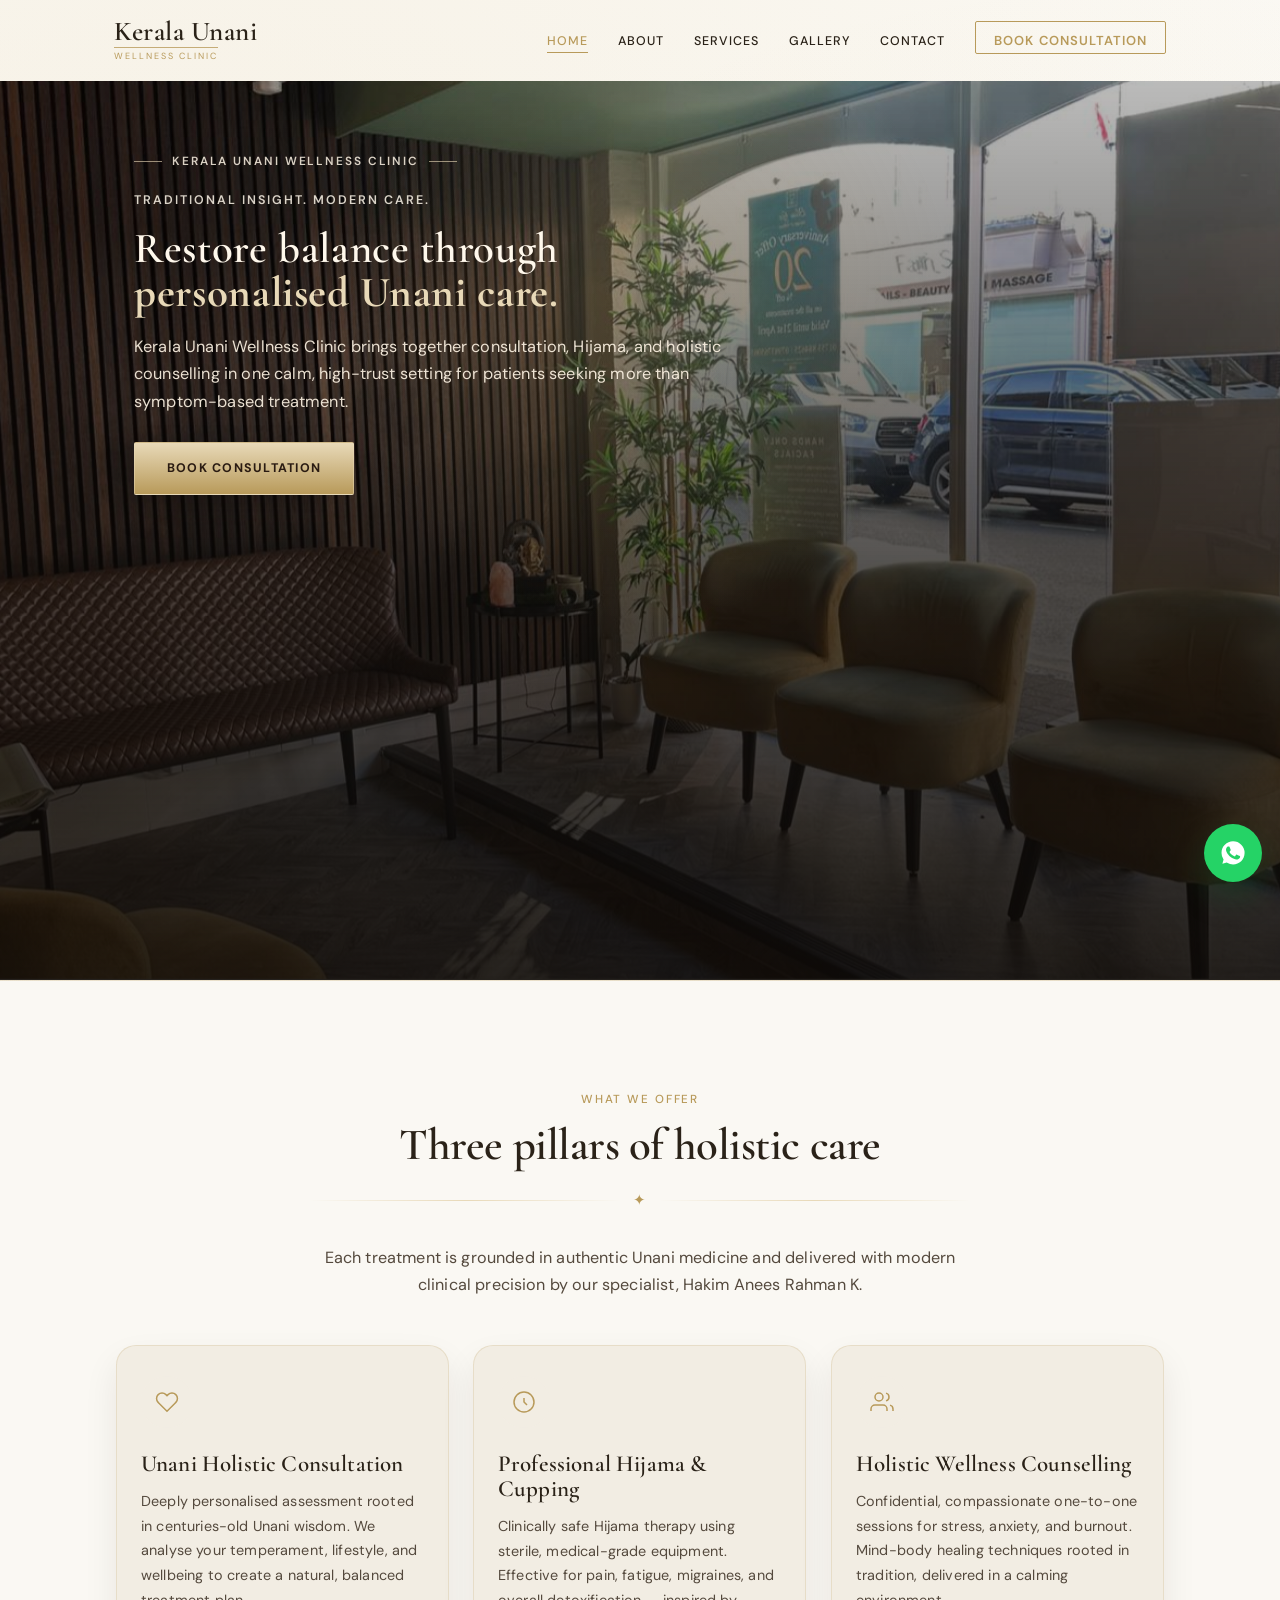
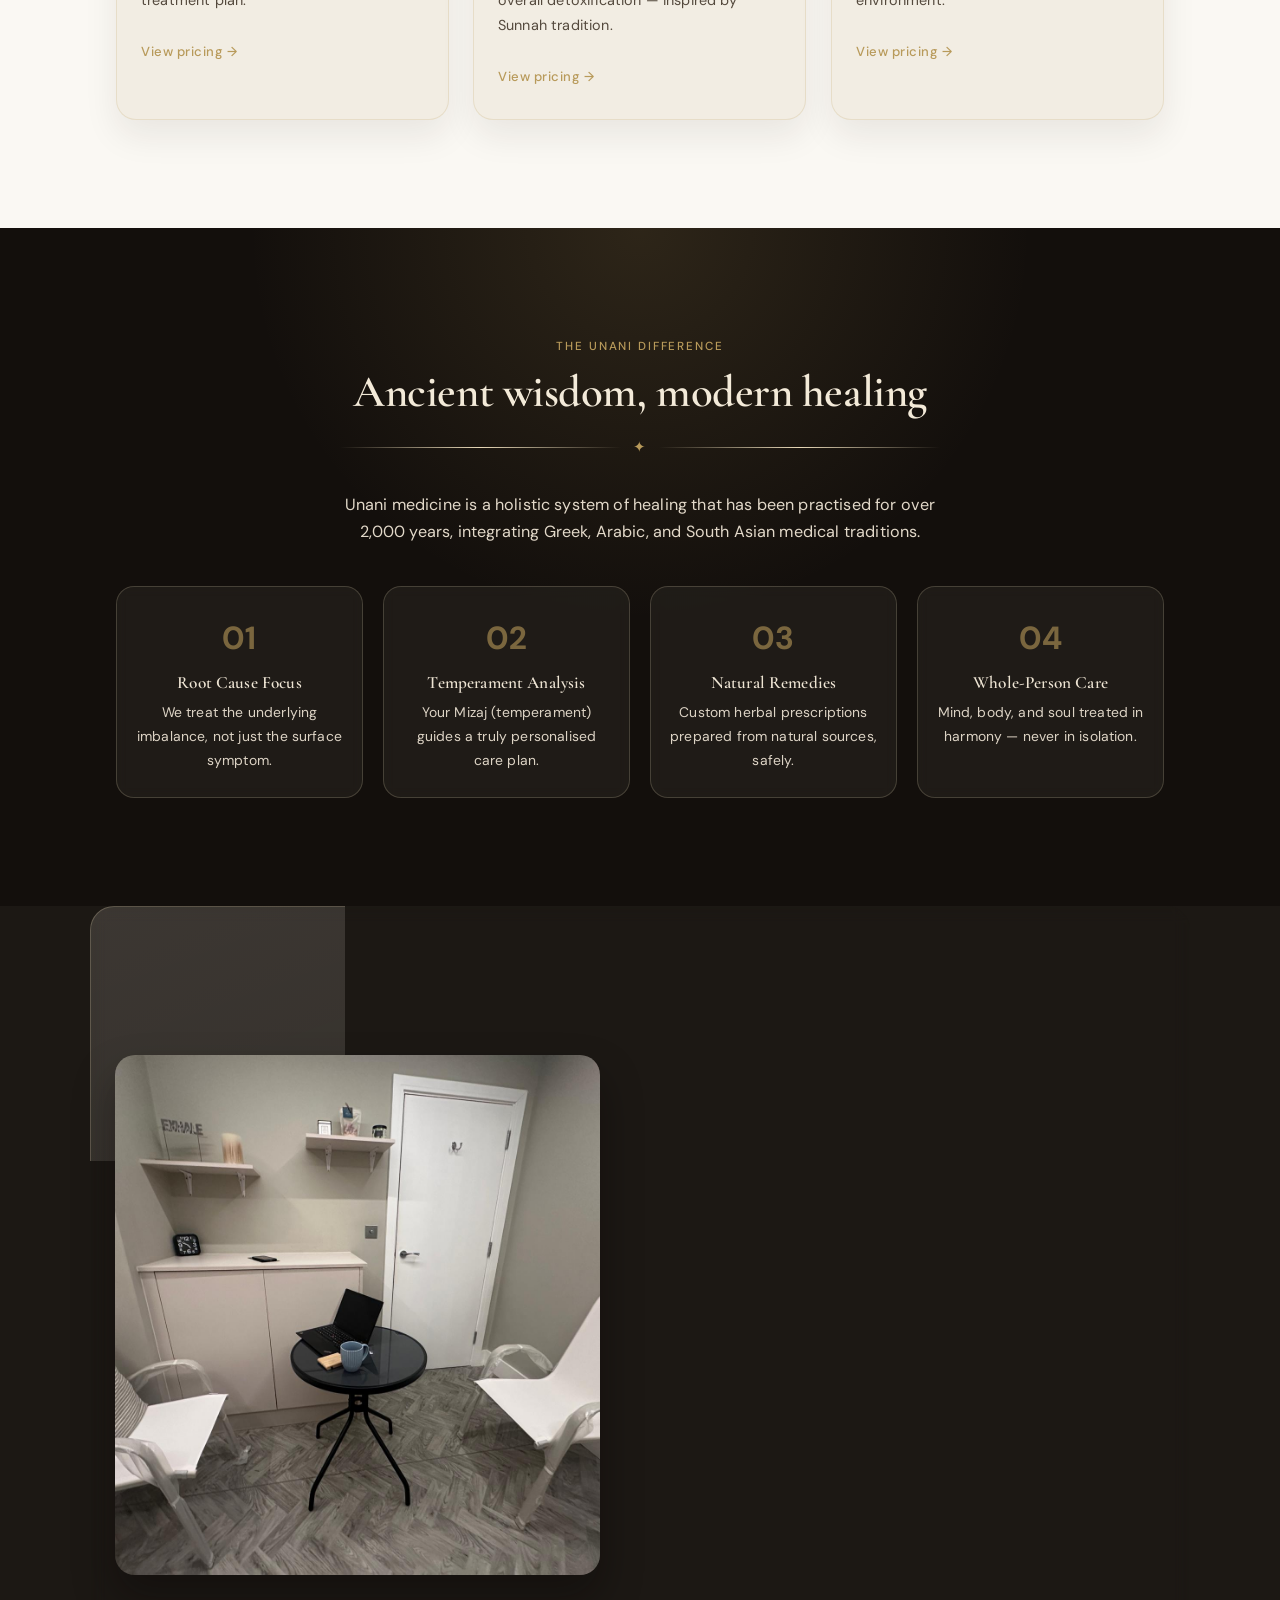
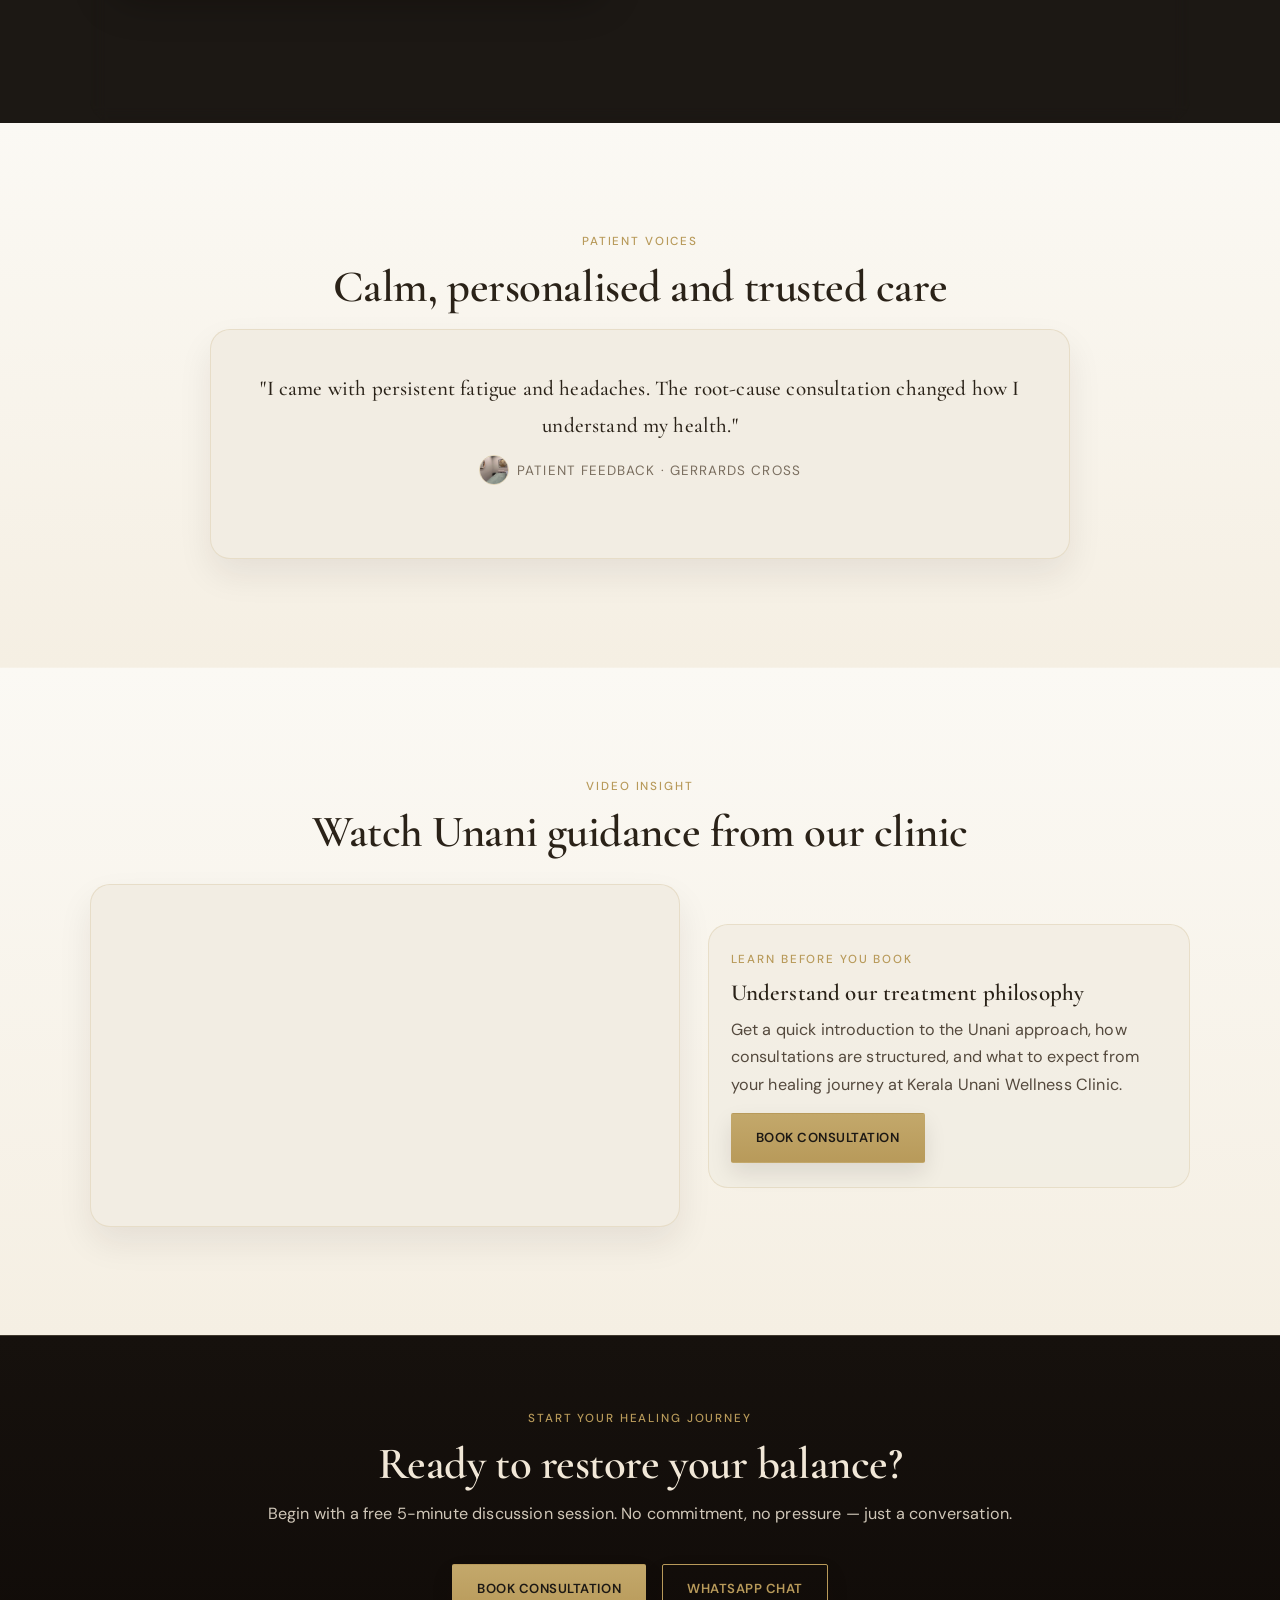
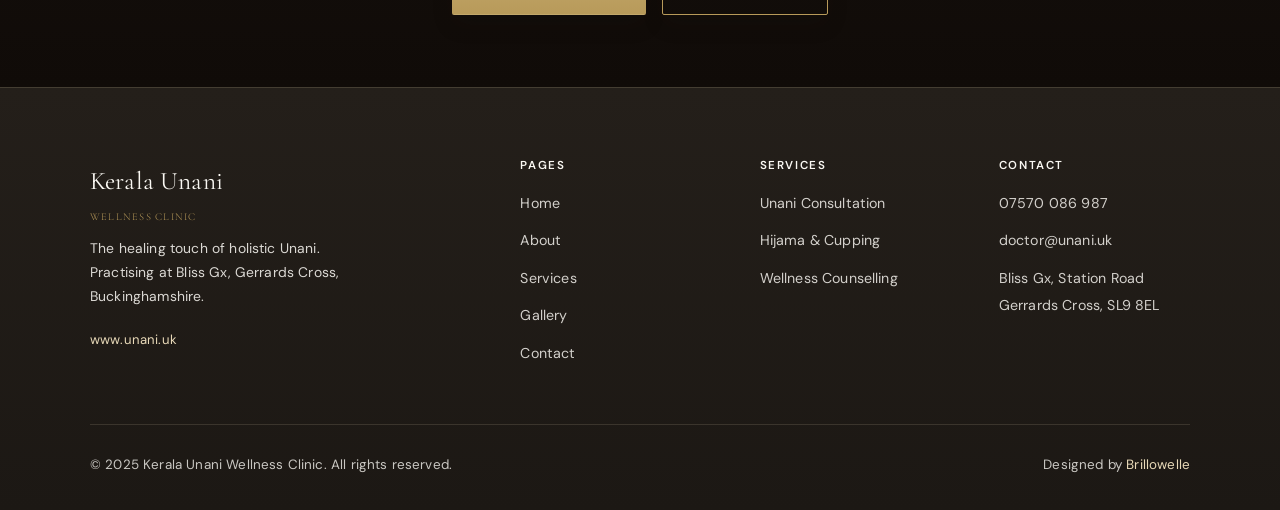
==== commit e72ea378: "Fix mobile hero layout, safe areas, Hakim portrait asset, specialist spacing Made-with: Cursor" ====
--- a/index.html
+++ b/index.html
@@ -2,7 +2,7 @@
 <html lang="en">
 <head>
   <meta charset="UTF-8">
-  <meta name="viewport" content="width=device-width, initial-scale=1.0">
+  <meta name="viewport" content="width=device-width, initial-scale=1, viewport-fit=cover">
   <title>Kerala Unani Wellness Clinic — Holistic Healing in Gerrards Cross, UK</title>
   <meta name="description" content="Traditional Unani medicine, professional Hijama therapy, and holistic wellness counselling at Bliss Gx, Gerrards Cross. Led by Hakim Anees Rahman K.">
   <meta name="keywords" content="Unani clinic Gerrards Cross, Hijama Gerrards Cross, cupping therapy Buckinghamshire, holistic wellness clinic UK, Unani consultation near me">
@@ -272,18 +272,20 @@
 
     @media (max-width: 900px) {
       .hero-wrap {
-        min-height: 86vh;
-        place-items: end center;
+        min-height: min(100svh, 900px);
+        place-items: start center;
+        padding-bottom: env(safe-area-inset-bottom, 0px);
       }
       .hero-core {
         margin-top: 0;
         width: calc(100% - 22px);
-        padding: 48px 12px 18px;
+        padding: 22px 14px calc(96px + env(safe-area-inset-bottom, 16px));
         text-align: center;
       }
       .hero-heading {
-        font-size: clamp(1.55rem, 7.8vw, 2.05rem);
+        font-size: clamp(1.62rem, 8.2vw, 2.15rem);
         max-width: none;
+        line-height: 1.06;
       }
       .hero-copy {
         font-size: 0.92rem;
@@ -292,18 +294,20 @@
       .hero-action {
         width: 100%;
         min-width: 0;
+        max-width: 100%;
       }
       .services-grid { grid-template-columns: 1fr; }
       .about-teaser { grid-template-columns: 1fr; }
       .pillars { grid-template-columns: 1fr 1fr; }
     }
     @media (max-width: 360px) {
+      .hero-wrap { min-height: min(100svh, 820px); }
       .hero-core {
         width: calc(100% - 16px);
-        padding: 40px 10px 16px;
+        padding: 16px 10px calc(104px + env(safe-area-inset-bottom, 20px));
       }
       .hero-heading {
-        font-size: clamp(1.42rem, 7.2vw, 1.85rem);
+        font-size: clamp(1.48rem, 7.6vw, 1.92rem);
       }
       .hero-copy { font-size: 0.86rem; margin-bottom: 16px; }
       .pillars { grid-template-columns: 1fr; }
--- a/shared.css
+++ b/shared.css
@@ -145,7 +145,7 @@
 .floating-wa {
   position: fixed;
   right: 18px;
-  bottom: 18px;
+  bottom: calc(18px + env(safe-area-inset-bottom, 0px));
   width: 58px;
   height: 58px;
   border-radius: 50%;
@@ -727,7 +727,7 @@
   footer { padding: 50px 20px 86px; }
   .floating-wa {
     right: 14px;
-    bottom: 14px;
+    bottom: calc(14px + env(safe-area-inset-bottom, 0px));
     width: 54px;
     height: 54px;
   }
@@ -754,7 +754,7 @@
   footer { padding: 44px 14px 82px; }
   .floating-wa {
     right: 10px;
-    bottom: 10px;
+    bottom: calc(10px + env(safe-area-inset-bottom, 0px));
     width: 48px;
     height: 48px;
   }
@@ -798,7 +798,7 @@
   footer { padding: 40px 12px 78px; }
   .floating-wa {
     right: 8px;
-    bottom: 8px;
+    bottom: calc(8px + env(safe-area-inset-bottom, 0px));
     width: 46px;
     height: 46px;
   }
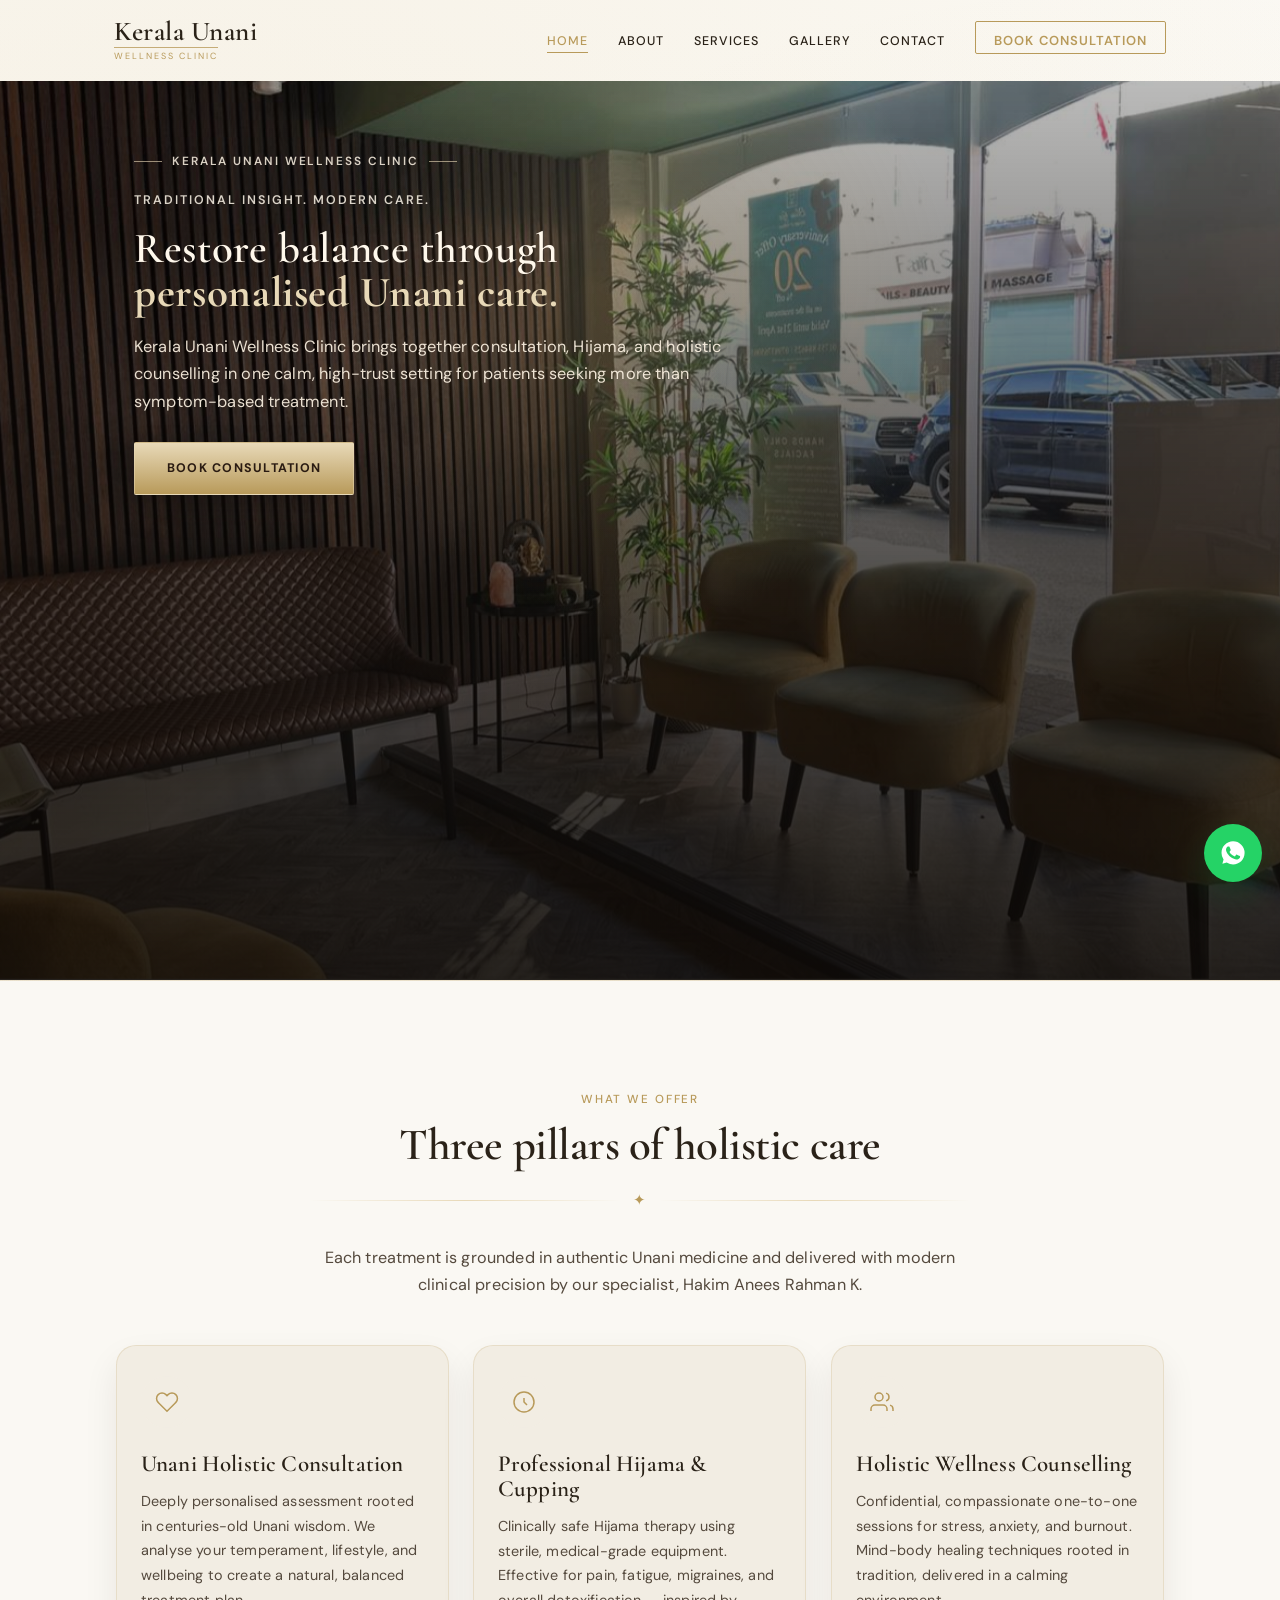
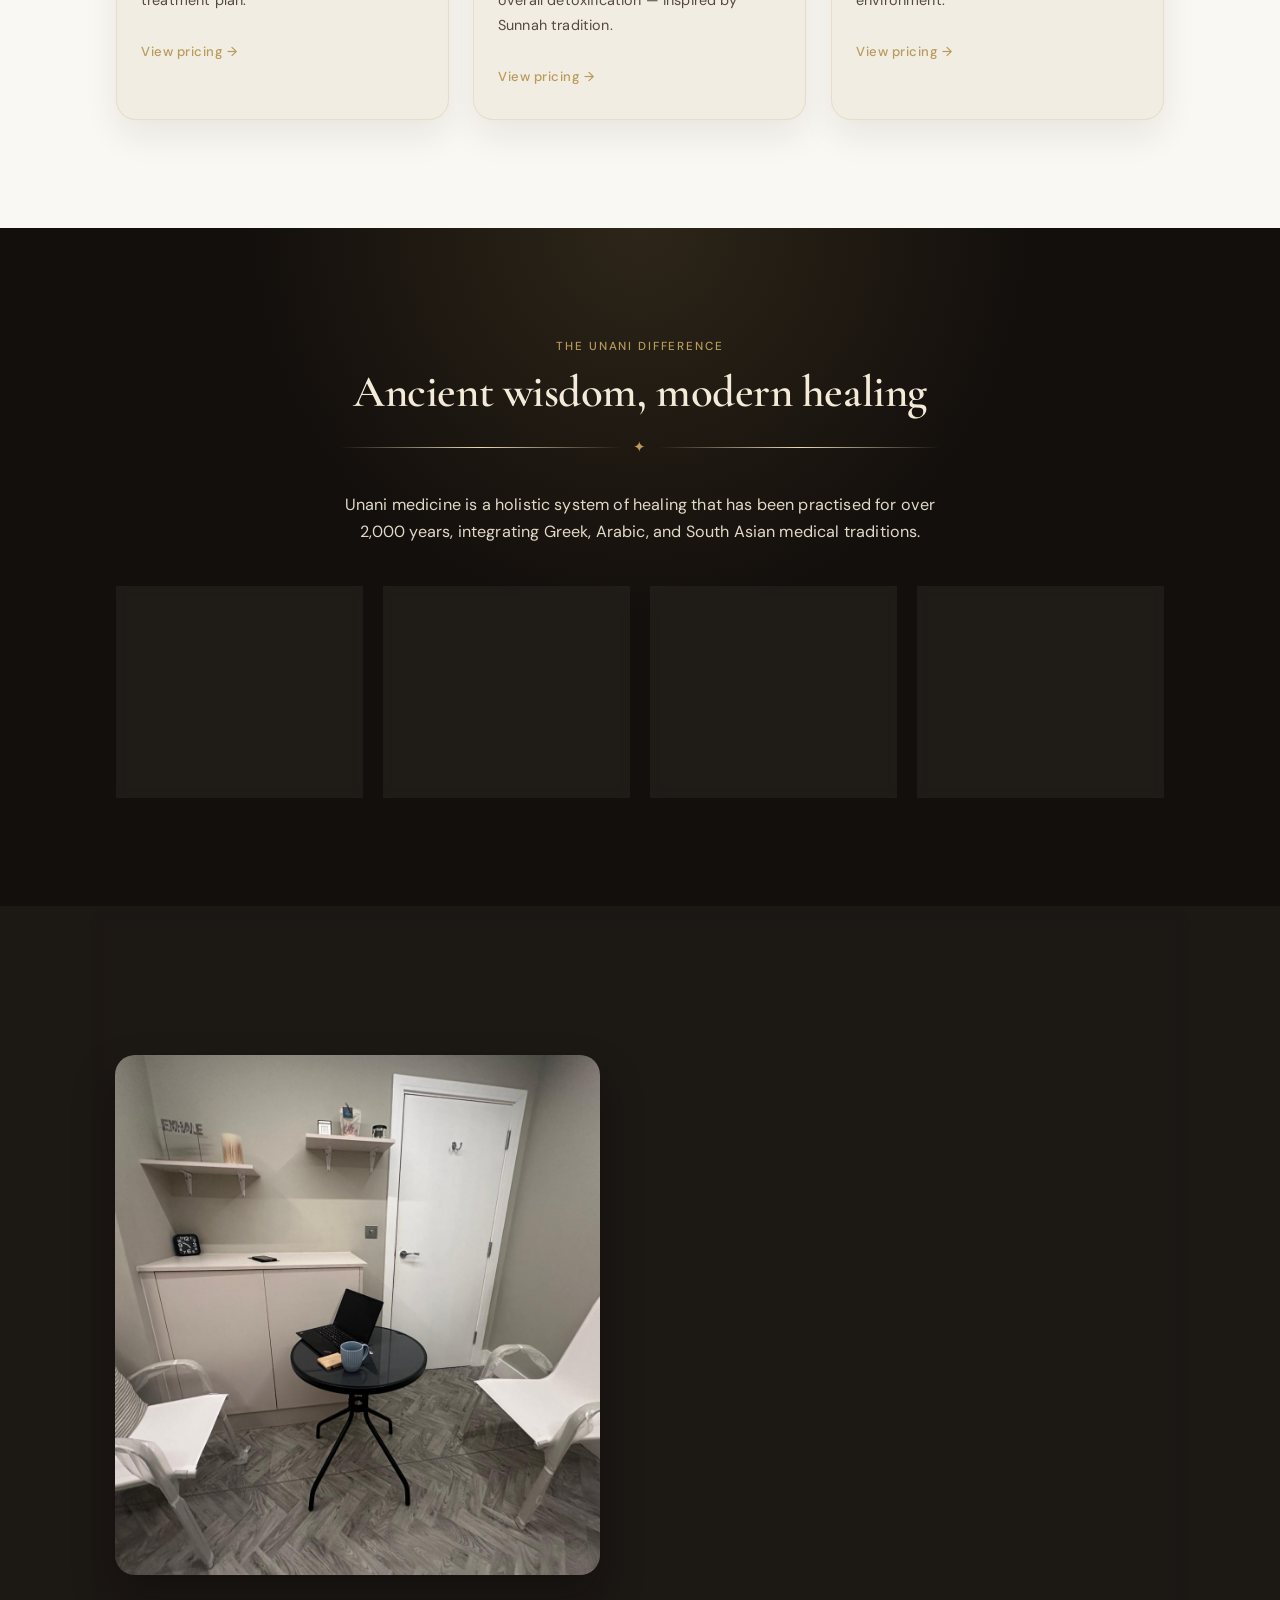
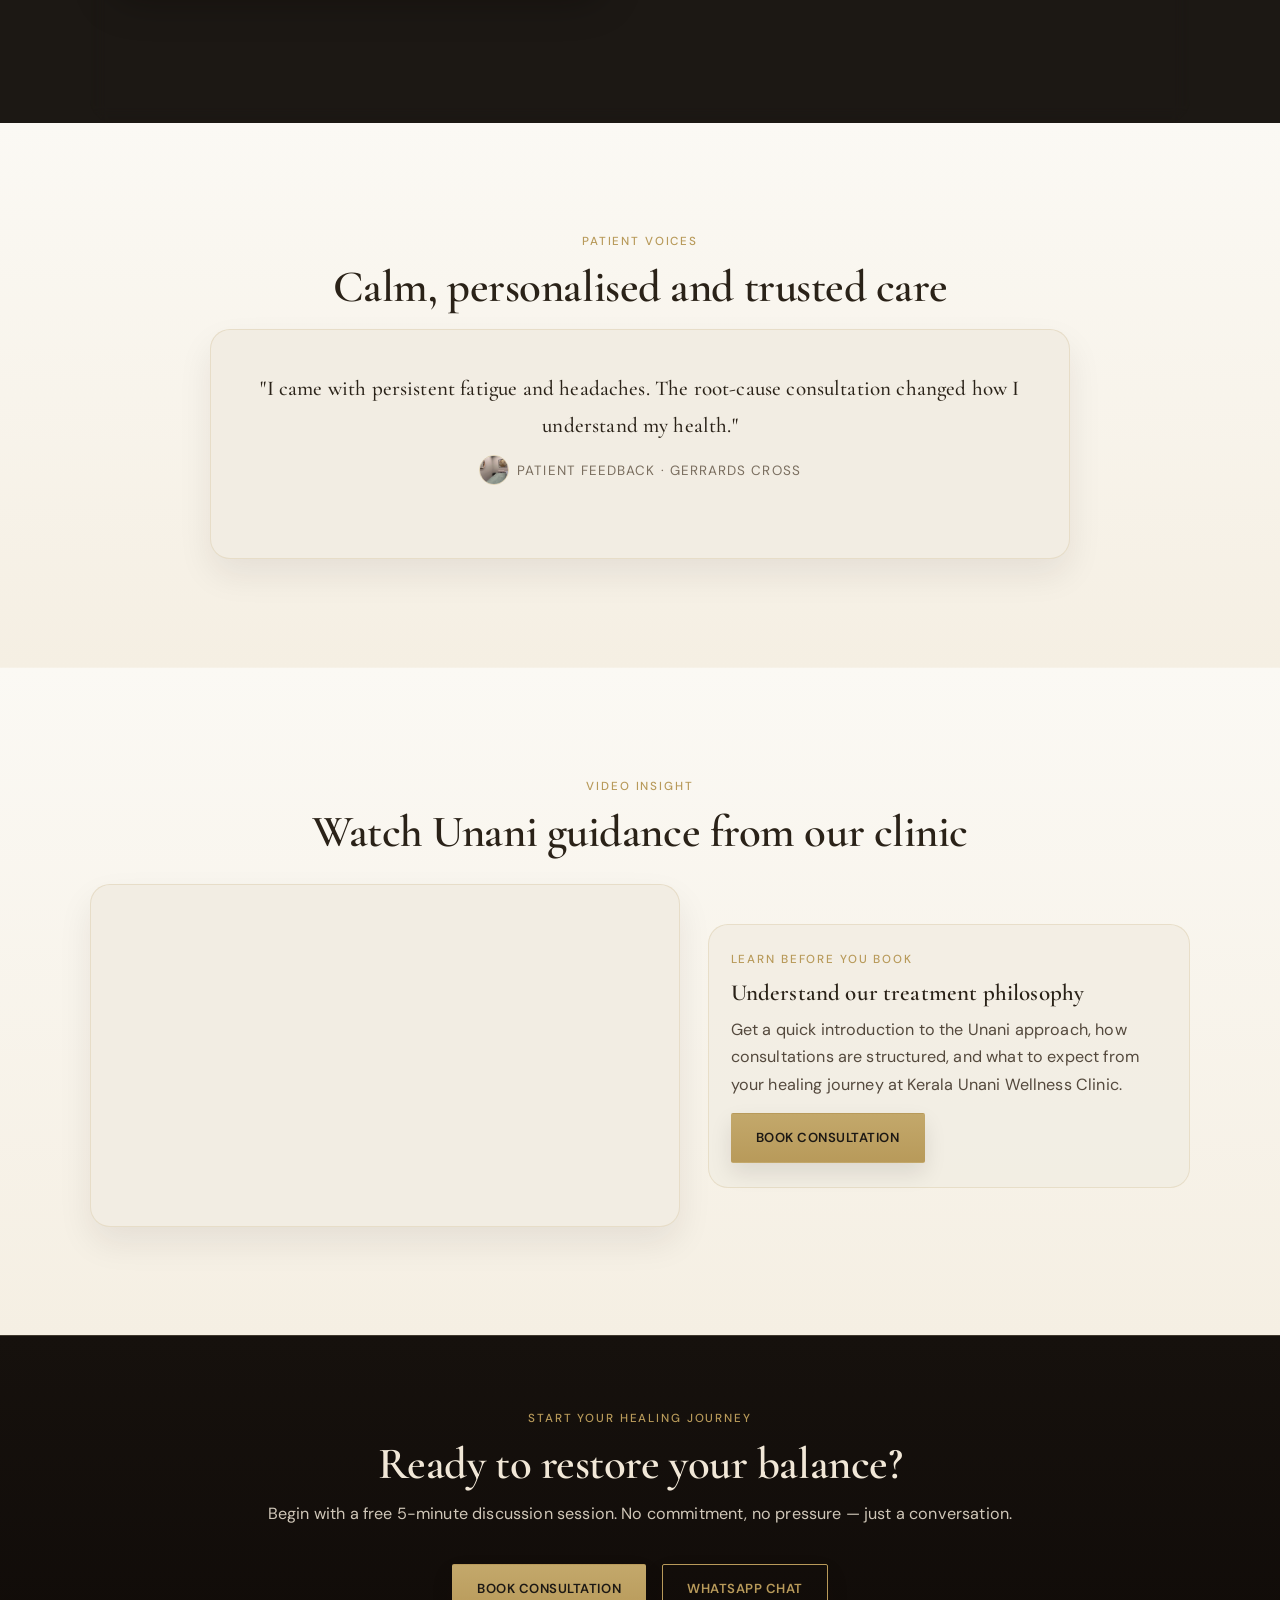
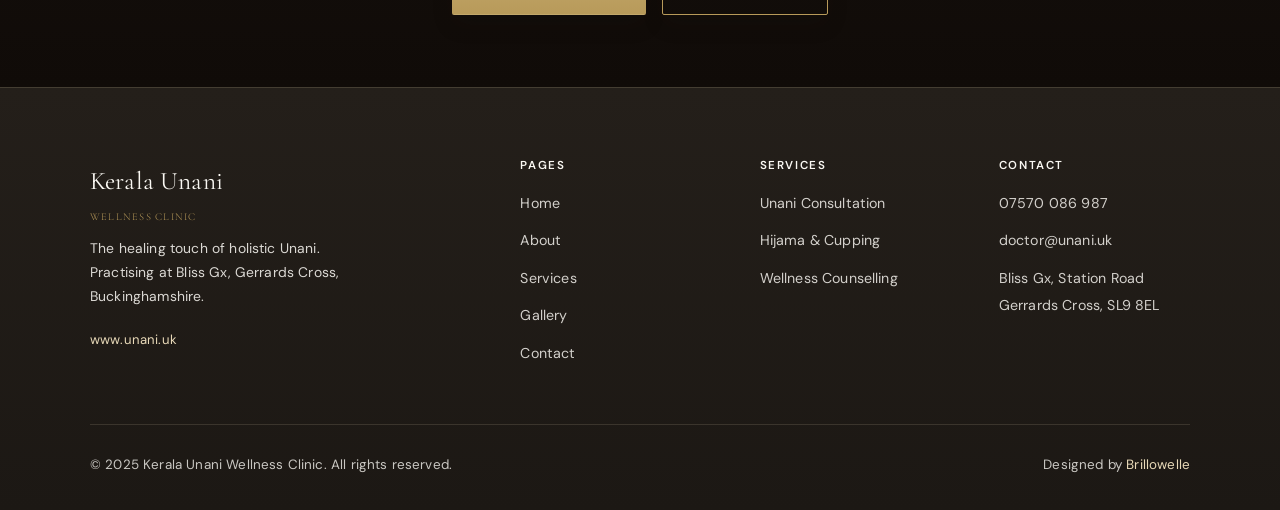
==== commit 6602fe48: "Improve mobile layout stability and tighten hero/section spacing Made-with: Cursor" ====
--- a/index.html
+++ b/index.html
@@ -272,14 +272,14 @@
 
     @media (max-width: 900px) {
       .hero-wrap {
-        min-height: min(100svh, 900px);
+        min-height: 86svh;
         place-items: start center;
         padding-bottom: env(safe-area-inset-bottom, 0px);
       }
       .hero-core {
         margin-top: 0;
         width: calc(100% - 22px);
-        padding: 22px 14px calc(96px + env(safe-area-inset-bottom, 16px));
+        padding: 12px 14px calc(48px + env(safe-area-inset-bottom, 10px));
         text-align: center;
       }
       .hero-heading {
@@ -301,10 +301,10 @@
       .pillars { grid-template-columns: 1fr 1fr; }
     }
     @media (max-width: 360px) {
-      .hero-wrap { min-height: min(100svh, 820px); }
+      .hero-wrap { min-height: 82svh; }
       .hero-core {
         width: calc(100% - 16px);
-        padding: 16px 10px calc(104px + env(safe-area-inset-bottom, 20px));
+        padding: 10px 10px calc(36px + env(safe-area-inset-bottom, 8px));
       }
       .hero-heading {
         font-size: clamp(1.48rem, 7.6vw, 1.92rem);
--- a/shared.css
+++ b/shared.css
@@ -664,9 +664,73 @@
   border-bottom: 1px solid var(--border);
 }
 
+/* Inner-page heroes: headings start high on mobile, consistent rhythm */
+@media (max-width: 900px) {
+  .page-hero {
+    padding: max(6px, env(safe-area-inset-top, 0px)) max(16px, env(safe-area-inset-right, 0px)) 34px max(16px, env(safe-area-inset-left, 0px)) !important;
+    text-align: left !important;
+  }
+  .page-hero .hero-copy {
+    padding-top: 0 !important;
+    padding-bottom: 0 !important;
+  }
+  .page-hero .eyebrow {
+    margin-bottom: 8px;
+  }
+  .page-hero h1 {
+    margin-top: 0;
+    margin-bottom: 12px;
+    letter-spacing: -0.02em;
+    max-width: 100% !important;
+    text-shadow: 0 2px 24px rgba(8, 6, 5, 0.35);
+  }
+  .page-hero p {
+    margin-bottom: 16px !important;
+  }
+  .page-hero .hero-contact-points {
+    gap: 9px;
+  }
+  .page-hero .hero-contact-item {
+    line-height: 1.45;
+  }
+}
+
+@media (max-width: 480px) {
+  .page-hero {
+    padding: max(4px, env(safe-area-inset-top, 0px)) max(12px, env(safe-area-inset-right, 0px)) 30px max(12px, env(safe-area-inset-left, 0px)) !important;
+  }
+  .page-hero h1 {
+    margin-bottom: 10px;
+  }
+}
+
+@media (max-width: 360px) {
+  .page-hero {
+    padding: max(2px, env(safe-area-inset-top, 0px)) max(10px, env(safe-area-inset-right, 0px)) 24px max(10px, env(safe-area-inset-left, 0px)) !important;
+  }
+}
+
+/* Home hero: align content to top on small screens */
+@media (max-width: 900px) {
+  .hero-wrap .hero-core {
+    padding-top: max(10px, env(safe-area-inset-top, 0px)) !important;
+  }
+  .hero-wrap .hero-signature {
+    margin-bottom: 10px;
+  }
+  .hero-wrap .hero-overline {
+    margin-bottom: 10px;
+  }
+  .hero-wrap .hero-heading {
+    margin-bottom: 14px;
+  }
+}
+
 /* ─── Responsive ─── */
 @media (max-width: 768px) {
   :root { --section-pad: 58px 20px; }
+  html, body { overflow-x: hidden; }
+  img, iframe, video { max-width: 100%; }
   .cursor-glow { display: none; }
   body { font-size: 15px; line-height: 1.65; }
   h1 { font-size: clamp(2rem, 9vw, 2.7rem); }
@@ -692,7 +756,7 @@
     top: 0;
     right: 0;
     width: min(84vw, 340px);
-    height: 100vh;
+    height: 100dvh;
     background: rgba(28,24,20,0.98);
     border-left: 1px solid rgba(232,217,184,0.12);
     backdrop-filter: blur(16px);
@@ -704,6 +768,7 @@
     transform: translateX(100%);
     transition: transform 0.28s ease;
     box-shadow: -14px 0 30px rgba(8,7,6,0.24);
+    overflow-y: auto;
   }
   .nav-links a {
     color: rgba(250,248,243,0.94);
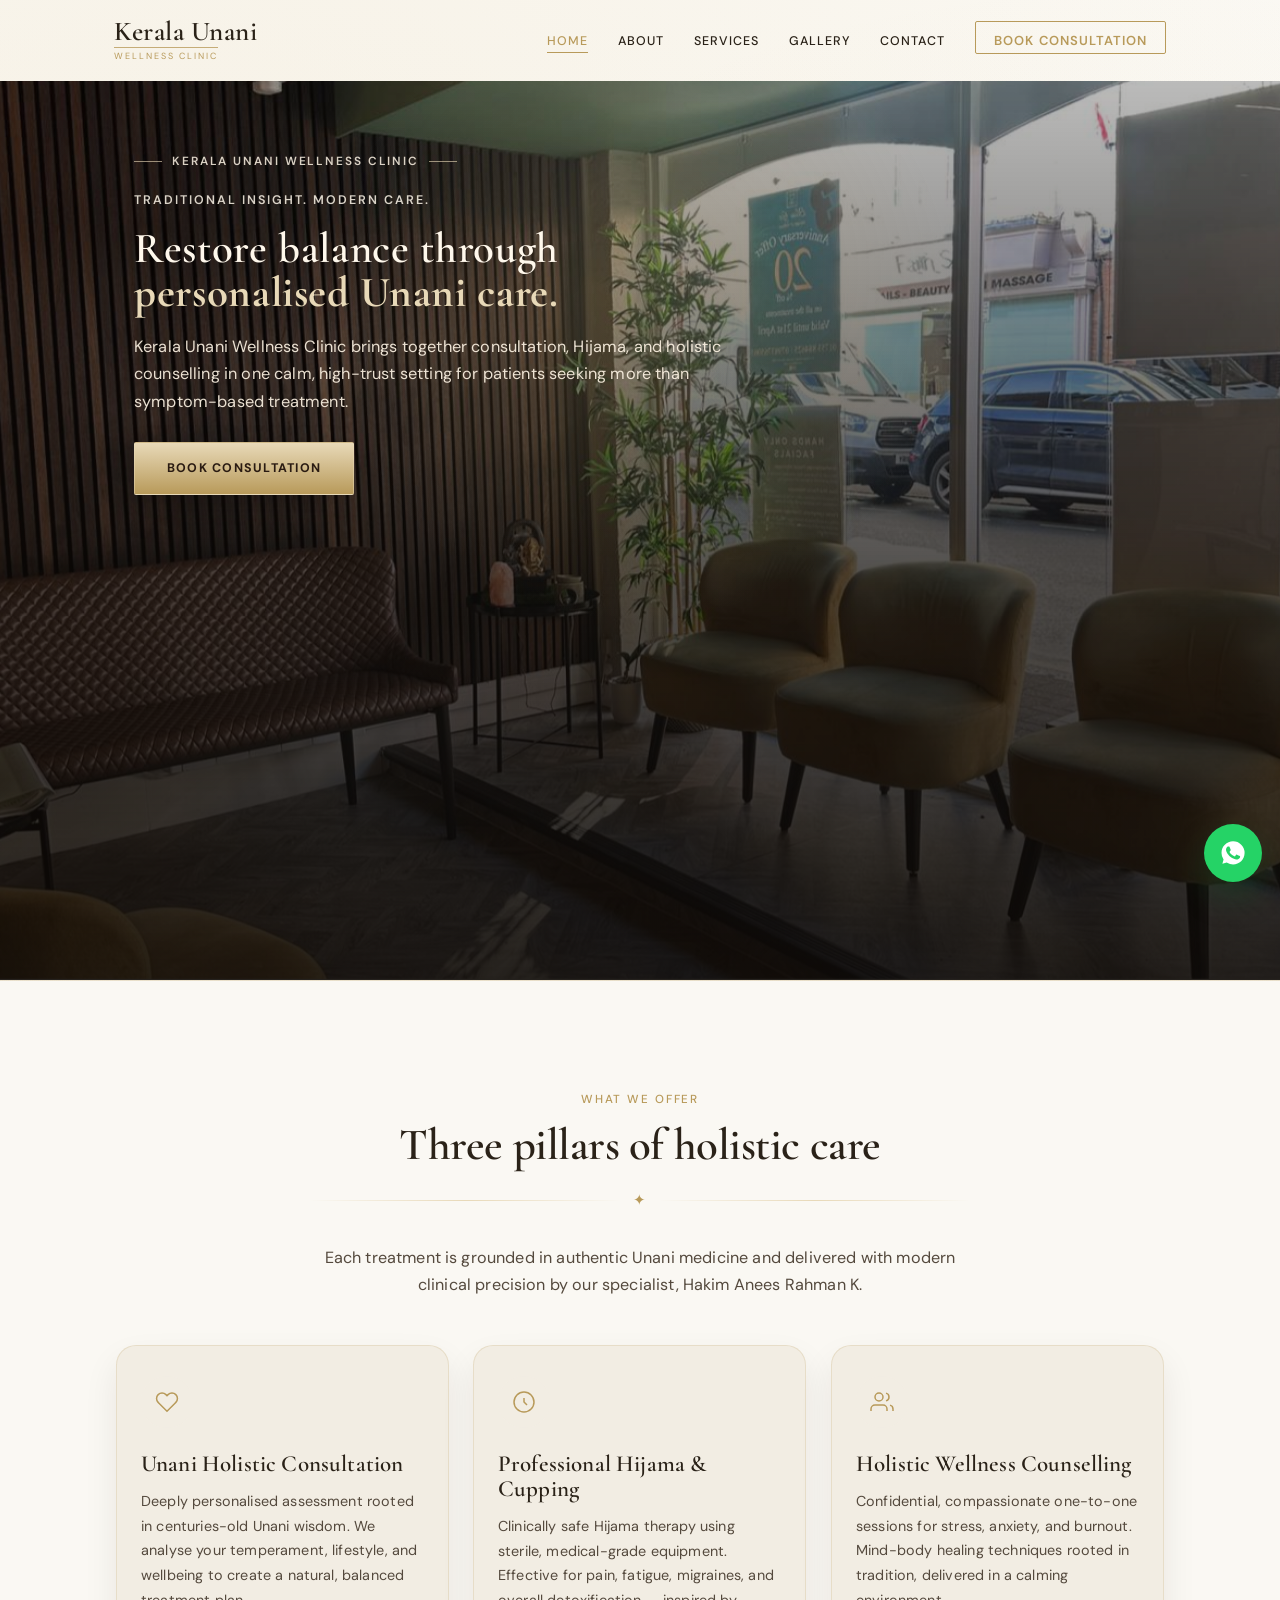
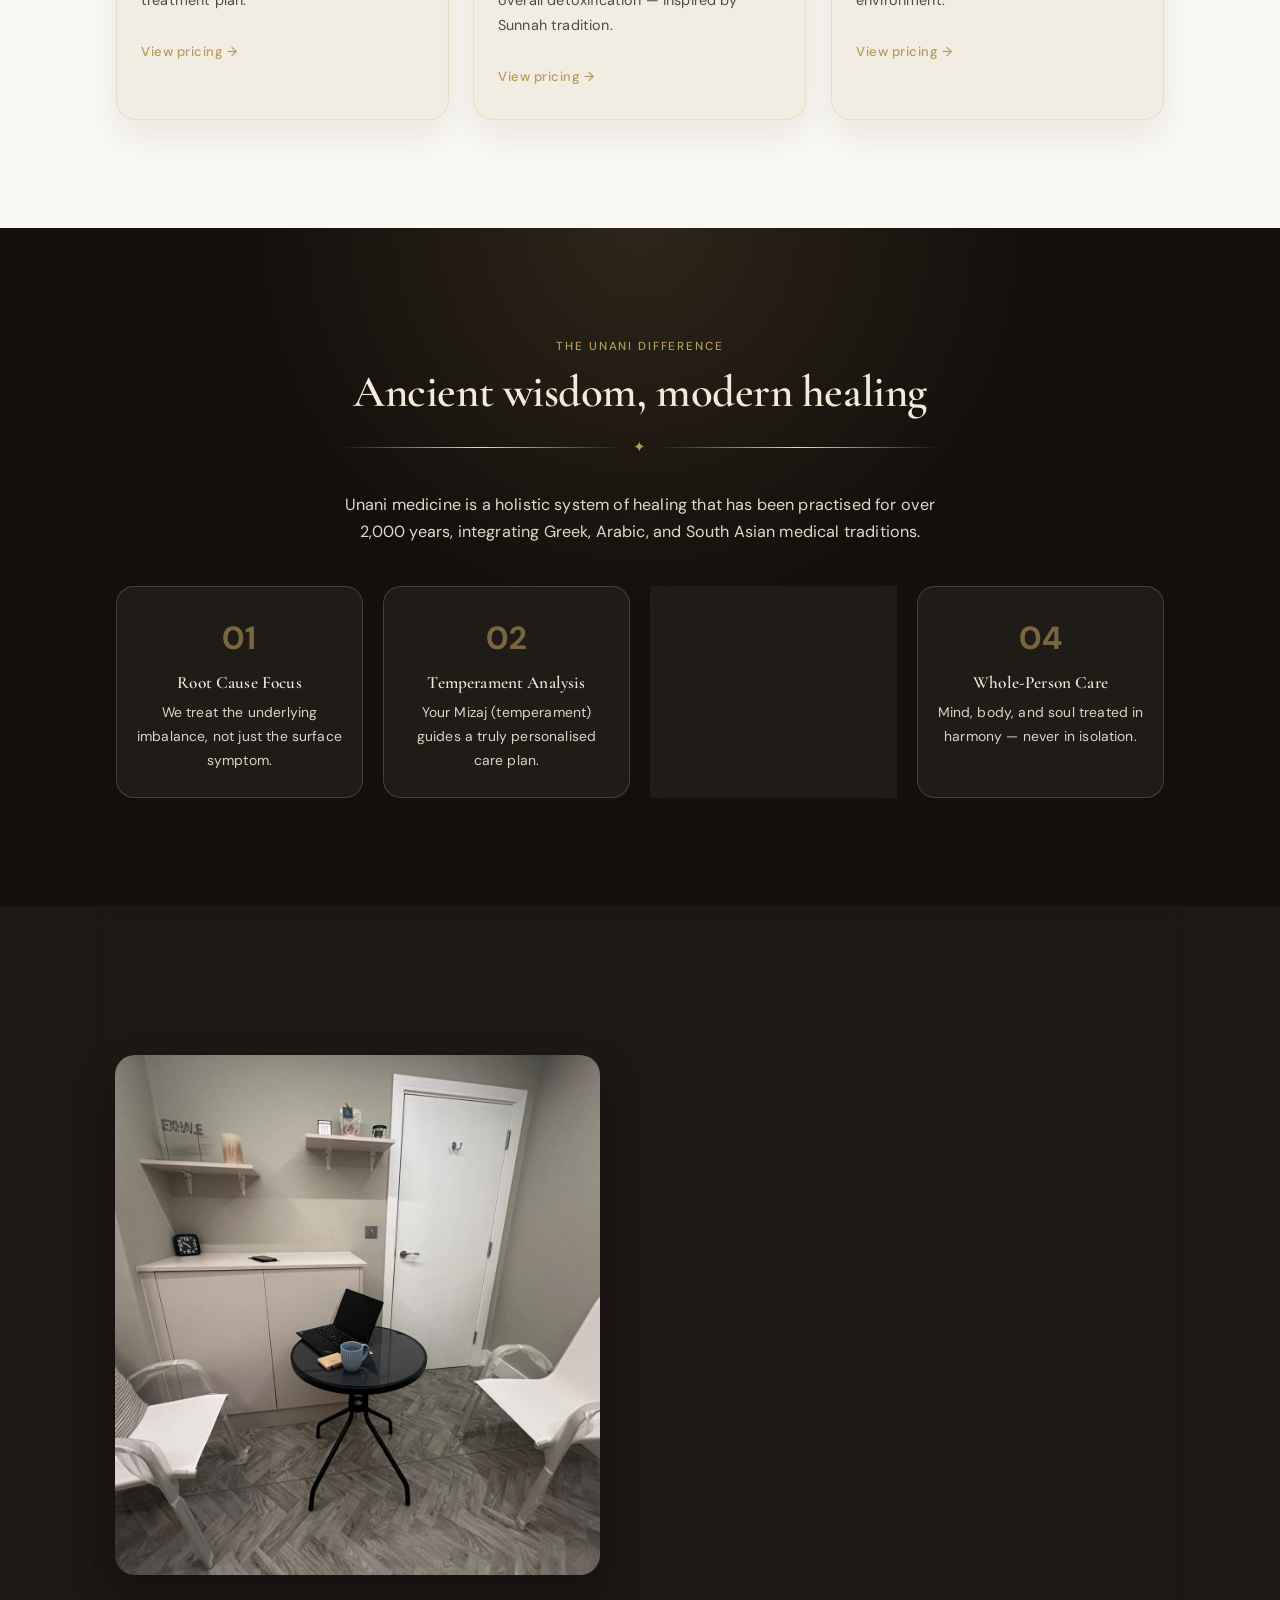
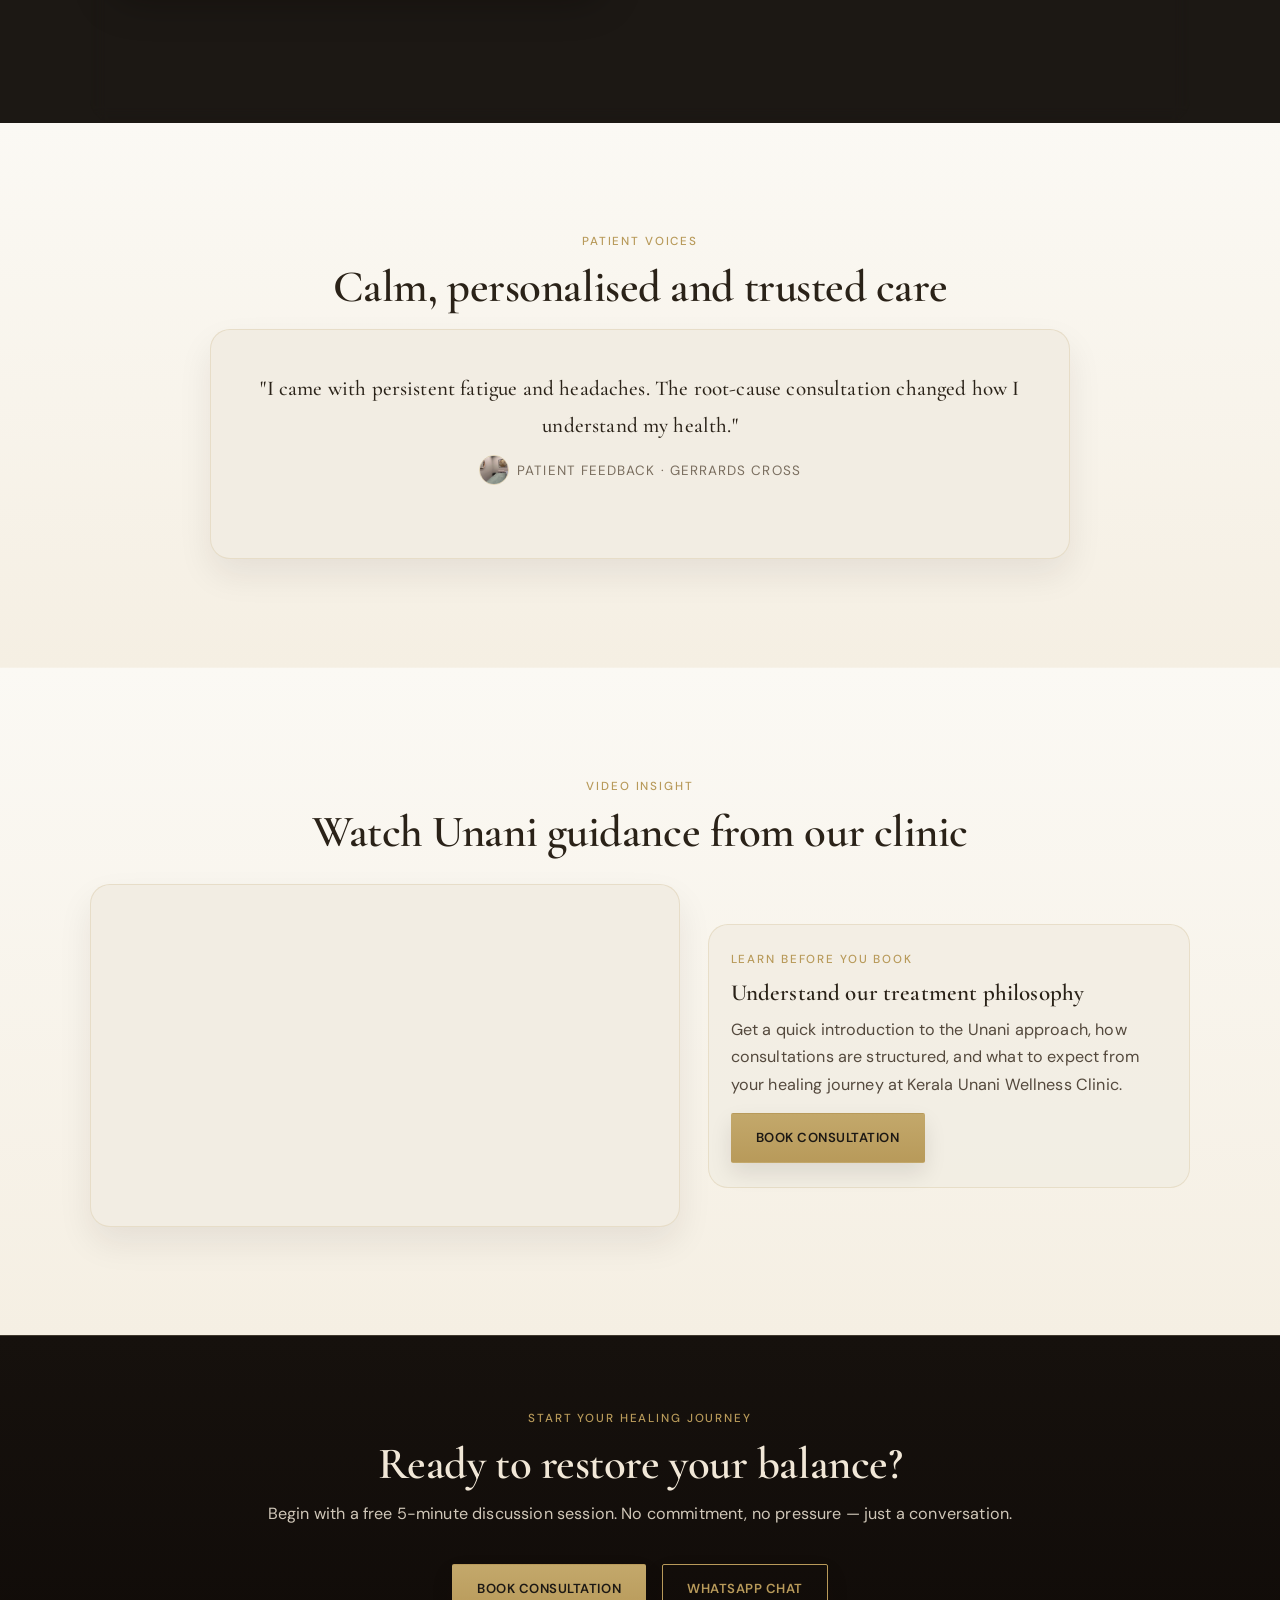
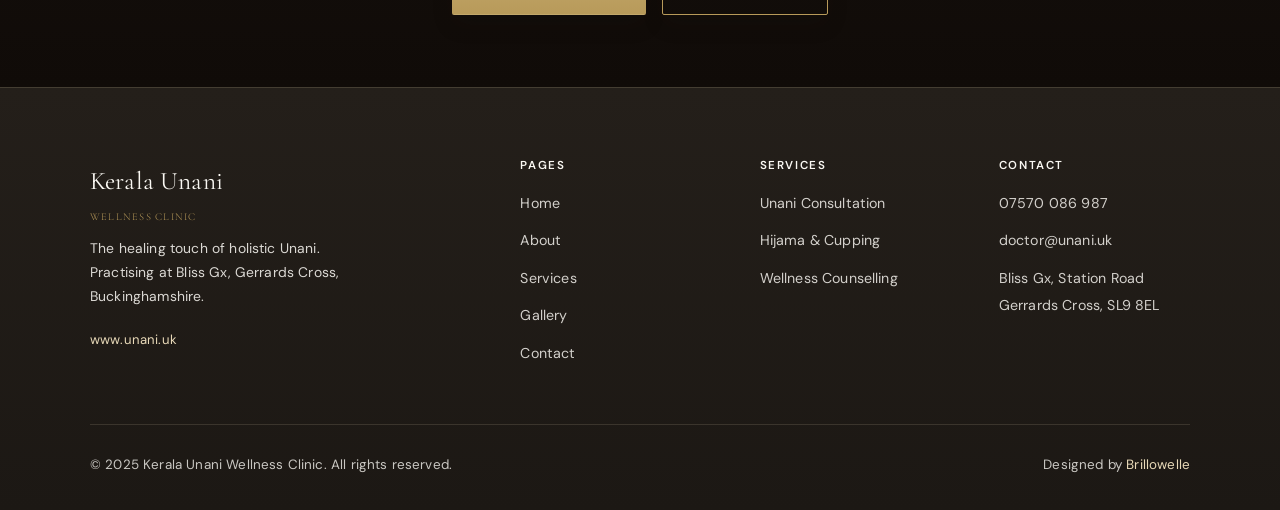
==== commit 7300acb7: "Refine mobile typography and reduce hero heading scale sitewide Made-with: Cursor" ====
--- a/index.html
+++ b/index.html
@@ -283,7 +283,7 @@
         text-align: center;
       }
       .hero-heading {
-        font-size: clamp(1.62rem, 8.2vw, 2.15rem);
+        font-size: clamp(1.46rem, 6.8vw, 1.9rem);
         max-width: none;
         line-height: 1.06;
       }
@@ -307,7 +307,7 @@
         padding: 10px 10px calc(36px + env(safe-area-inset-bottom, 8px));
       }
       .hero-heading {
-        font-size: clamp(1.48rem, 7.6vw, 1.92rem);
+        font-size: clamp(1.3rem, 6.1vw, 1.58rem);
       }
       .hero-copy { font-size: 0.86rem; margin-bottom: 16px; }
       .pillars { grid-template-columns: 1fr; }
--- a/shared.css
+++ b/shared.css
@@ -733,9 +733,9 @@
   img, iframe, video { max-width: 100%; }
   .cursor-glow { display: none; }
   body { font-size: 15px; line-height: 1.65; }
-  h1 { font-size: clamp(2rem, 9vw, 2.7rem); }
-  h2 { font-size: clamp(1.55rem, 7vw, 2.1rem); }
-  h3 { font-size: 1.22rem; }
+  h1 { font-size: clamp(1.72rem, 7.4vw, 2.28rem); }
+  h2 { font-size: clamp(1.4rem, 6vw, 1.86rem); }
+  h3 { font-size: 1.08rem; }
   .btn {
     width: 100%;
     text-align: center;
@@ -802,10 +802,10 @@
   :root { --section-pad: 48px 14px; }
   body { font-size: 14px; line-height: 1.6; }
   .container { padding: 0 14px; }
-  h1 { font-size: clamp(1.72rem, 8.4vw, 2.2rem); }
-  h2 { font-size: clamp(1.34rem, 6.5vw, 1.75rem); }
-  h3 { font-size: 1.08rem; }
-  p { font-size: 0.92rem; }
+  h1 { font-size: clamp(1.46rem, 7.2vw, 1.9rem); }
+  h2 { font-size: clamp(1.2rem, 5.8vw, 1.52rem); }
+  h3 { font-size: 0.98rem; }
+  p { font-size: 0.88rem; }
   .nav-inner { height: 68px; padding: 0 14px; }
   .nav-logo { font-size: 1.45rem; }
   .nav-logo-tag { font-size: 0.5rem; letter-spacing: 0.16em; }
@@ -846,10 +846,10 @@
   .nav-toggle { width: 40px; height: 40px; }
   .nav-links { width: min(92vw, 280px); padding: 78px 14px 20px; gap: 14px; }
   .nav-links a { font-size: 11px; letter-spacing: 0.06em; }
-  h1 { font-size: clamp(1.58rem, 8.2vw, 2rem); }
-  h2 { font-size: clamp(1.22rem, 6.2vw, 1.62rem); }
-  h3 { font-size: 1.02rem; }
-  p { font-size: 0.88rem; }
+  h1 { font-size: clamp(1.34rem, 7vw, 1.72rem); }
+  h2 { font-size: clamp(1.1rem, 5.2vw, 1.4rem); }
+  h3 { font-size: 0.92rem; }
+  p { font-size: 0.84rem; }
   .btn {
     padding: 11px 12px;
     font-size: 0.68rem;
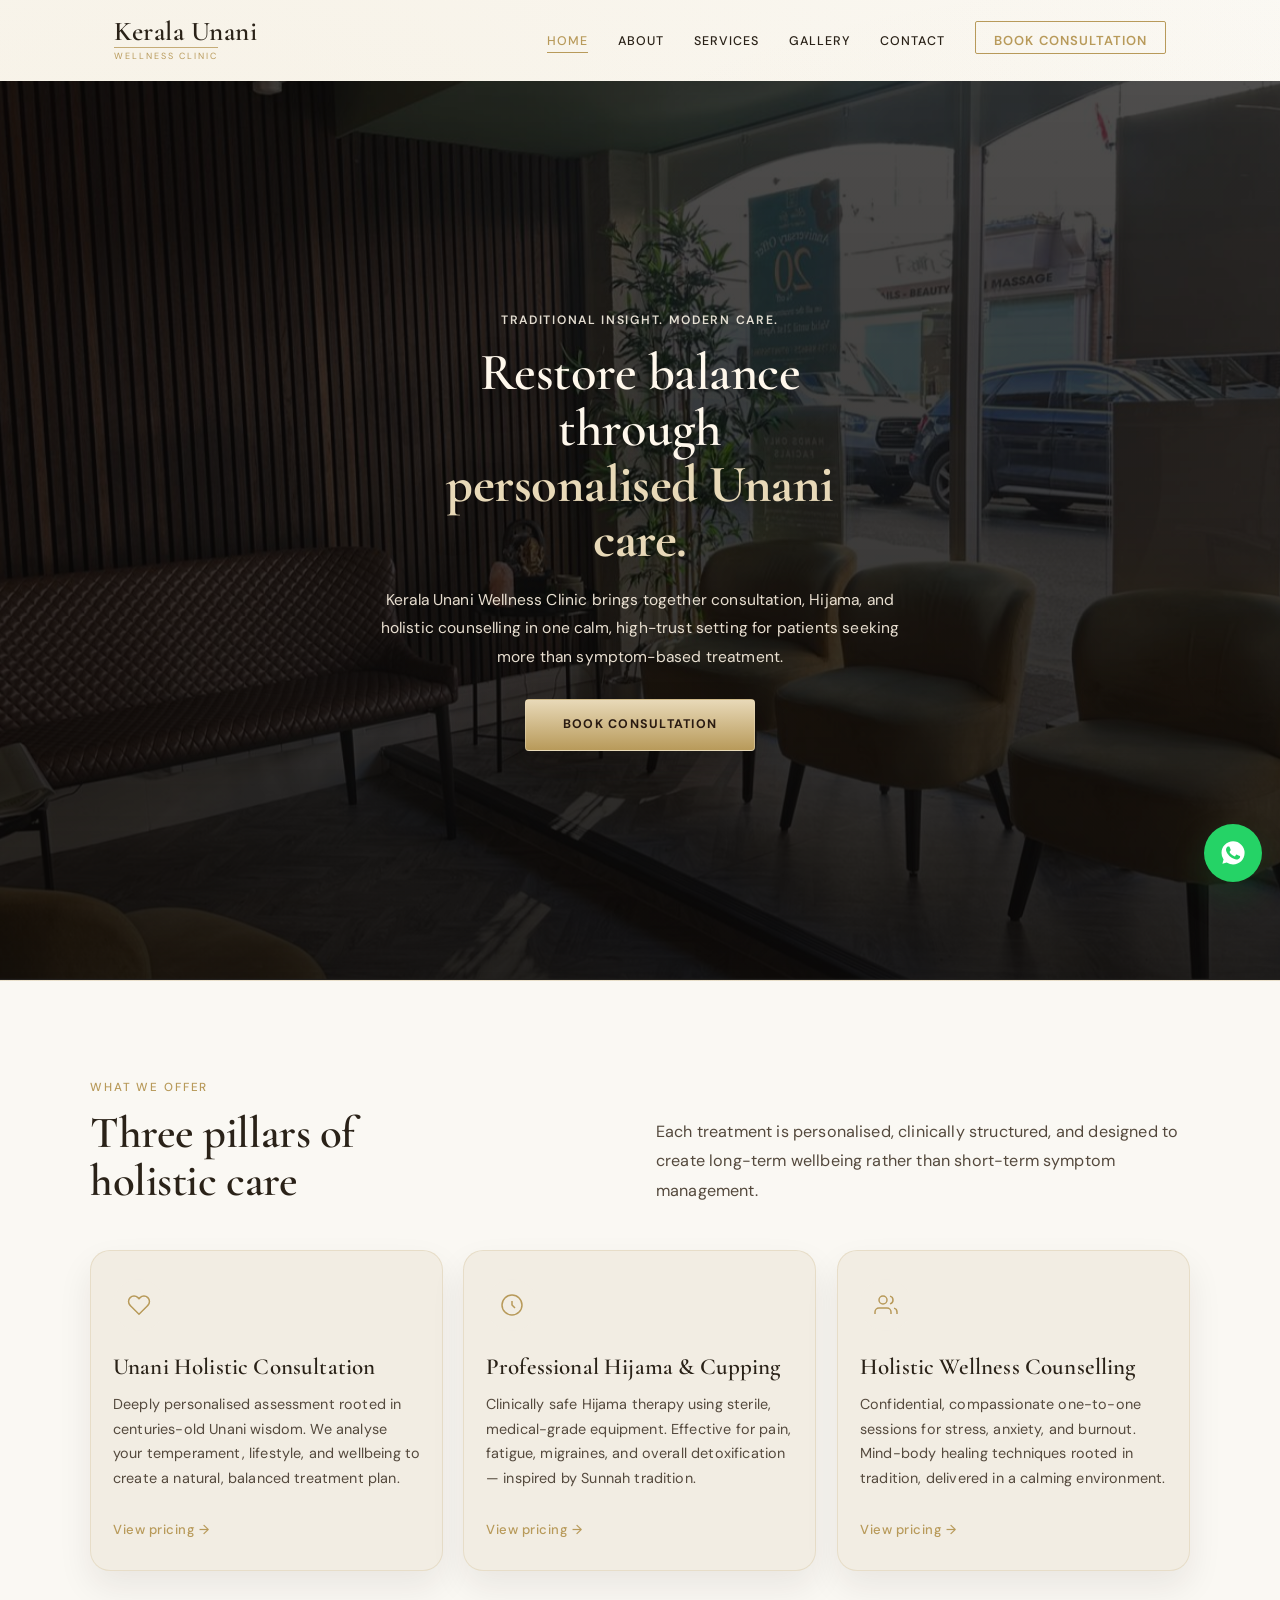
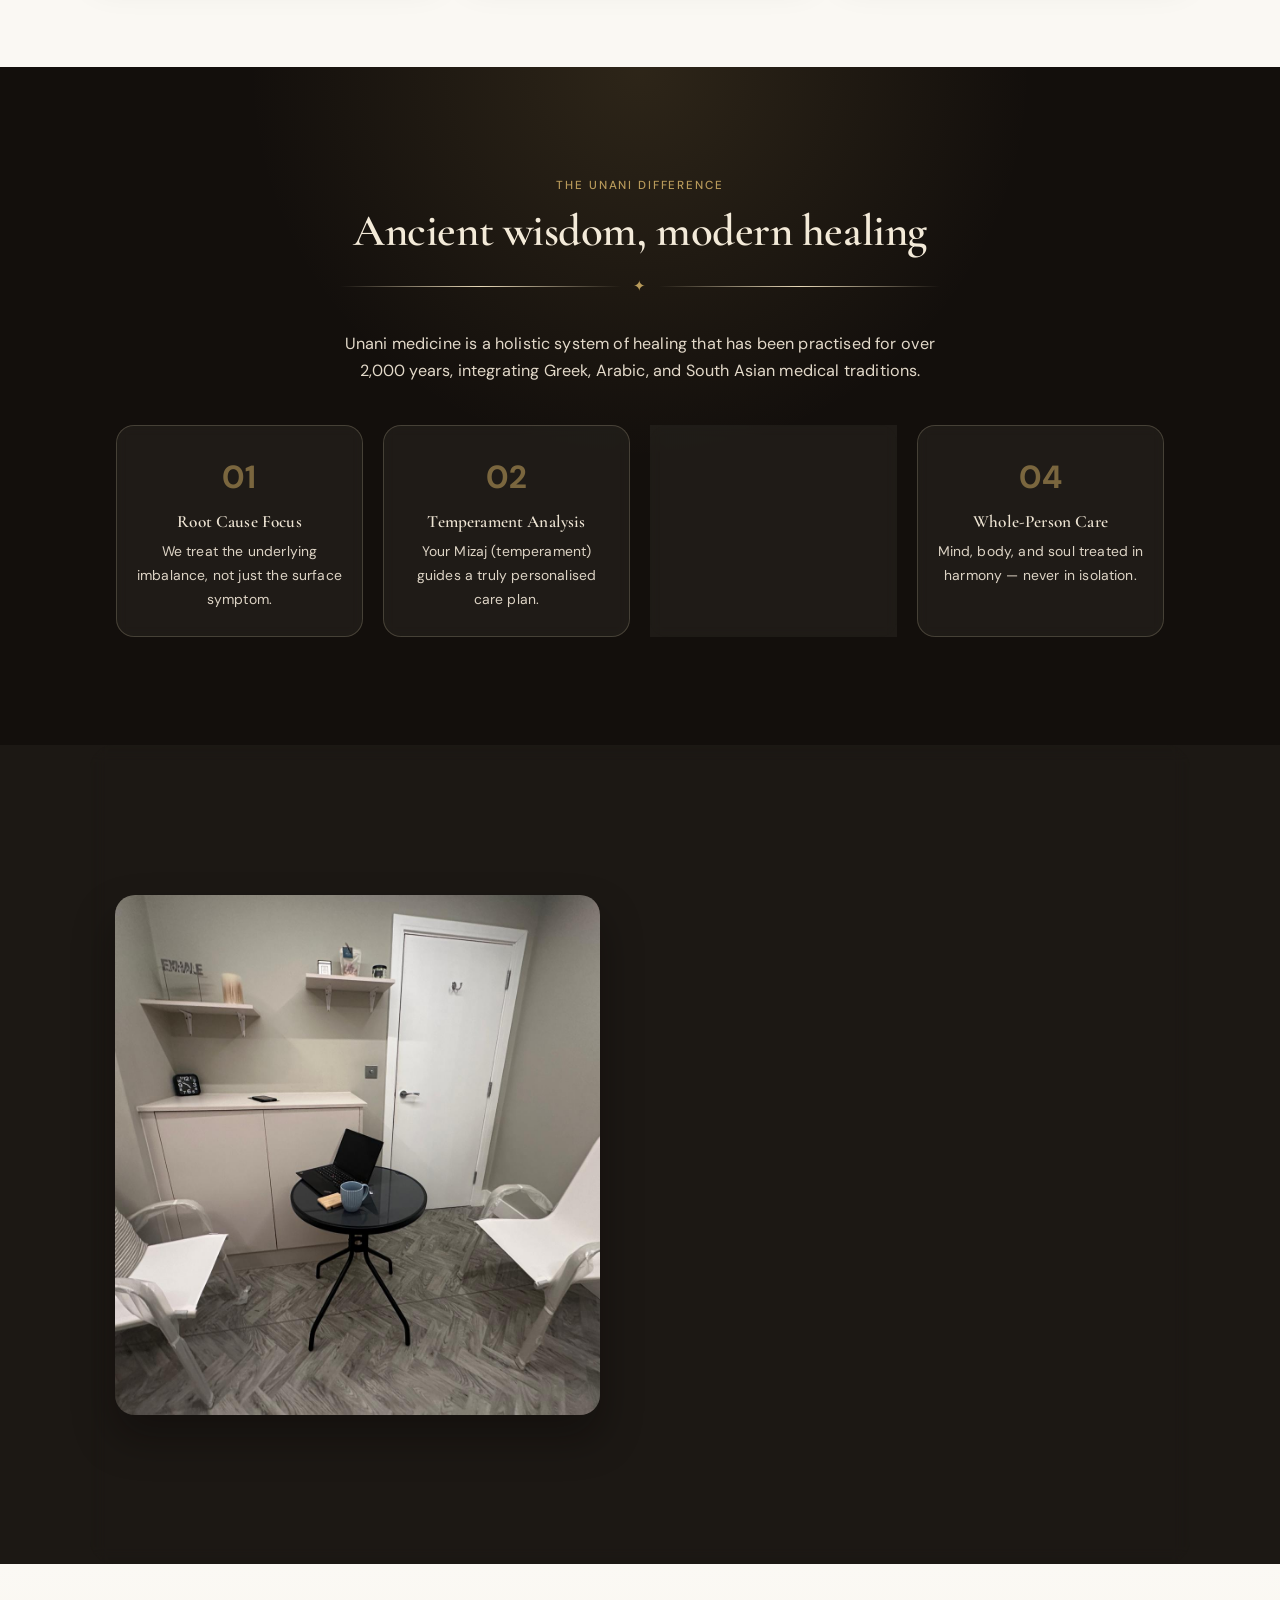
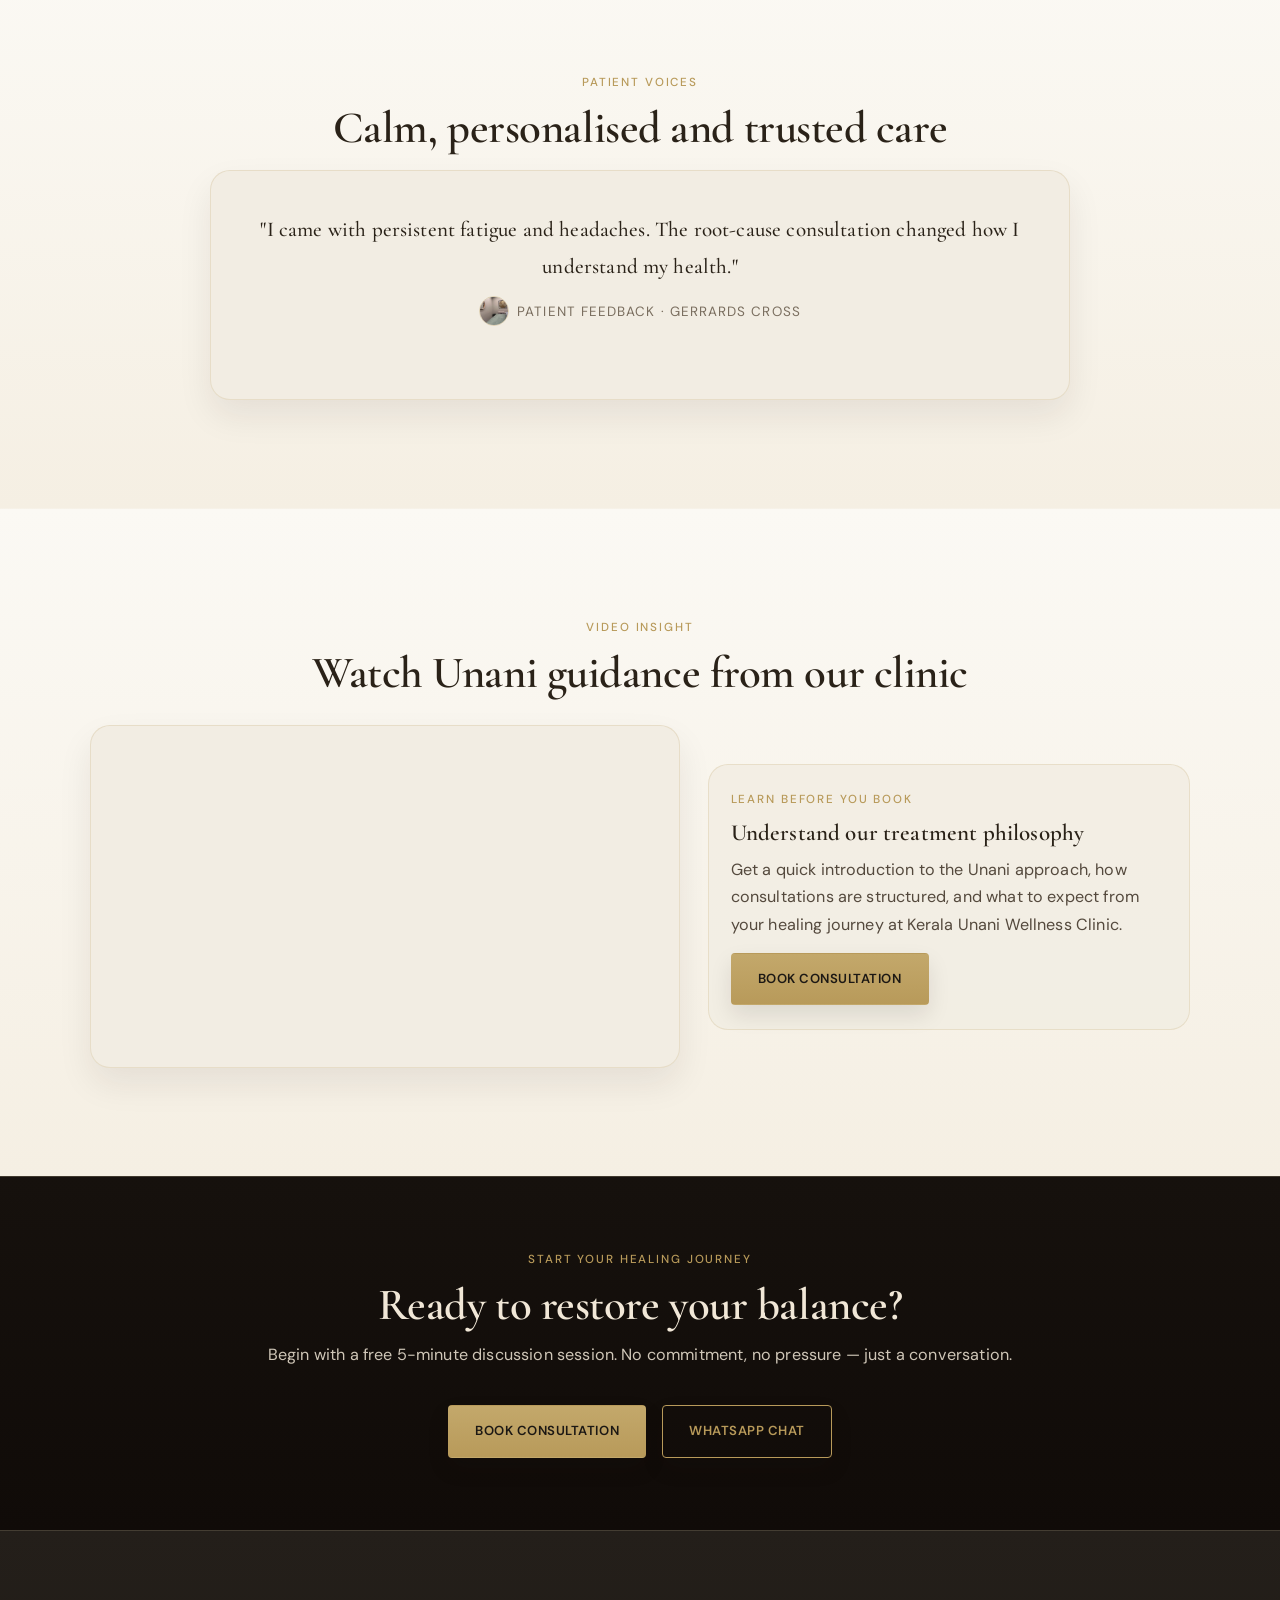
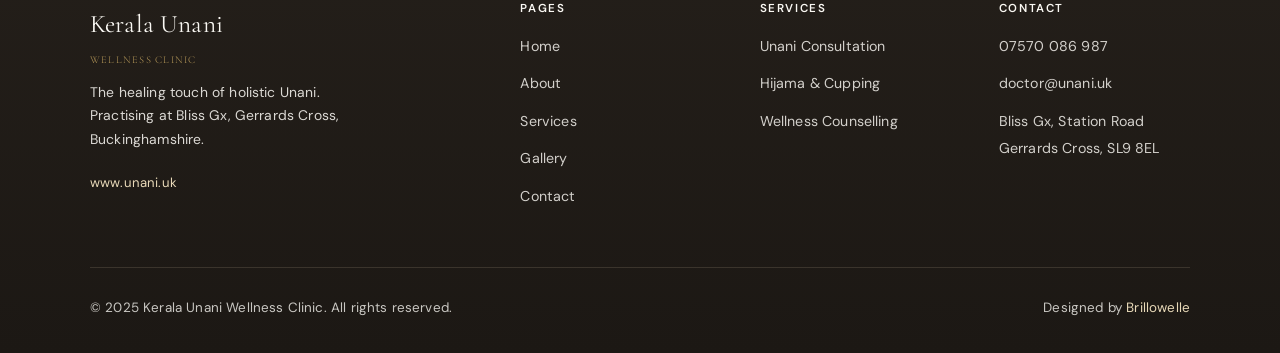
==== commit f5dc19c6: "Rebuild homepage hero and premium service section layout Made-with: Cursor" ====
--- a/index.html
+++ b/index.html
@@ -23,12 +23,12 @@
     /* ─── Hero ─── */
     .hero-wrap {
       position: relative;
-      min-height: 100vh;
-      padding: 0;
+      min-height: 100svh;
+      padding: 0 24px;
       border-bottom: 1px solid var(--border);
       overflow: hidden;
       display: grid;
-      place-items: start center;
+      place-items: center;
       isolation: isolate;
     }
     .hero-media {
@@ -48,51 +48,31 @@
       position: absolute;
       inset: 0;
       background:
-        radial-gradient(circle at 50% 25%, rgba(197,160,89,0.2), transparent 34%),
-        linear-gradient(180deg, rgba(14,10,7,0.28) 0%, rgba(14,10,7,0.72) 56%, rgba(14,10,7,0.9) 100%);
+        linear-gradient(180deg, rgba(10,8,7,0.72) 0%, rgba(10,8,7,0.78) 46%, rgba(10,8,7,0.9) 100%);
     }
     .hero-core {
       position: relative;
       z-index: 2;
-      width: min(1100px, calc(100% - 48px));
-      text-align: left;
-      padding: 62px 16px 20px 44px;
-      animation: heroFadeIn 820ms cubic-bezier(0.22, 1, 0.36, 1) both;
-    }
-    .hero-signature {
-      display: inline-flex;
-      align-items: center;
-      gap: 10px;
-      color: rgba(255,246,230,0.84);
-      font-size: 0.74rem;
-      font-weight: 600;
-      letter-spacing: 0.16em;
-      text-transform: uppercase;
-      margin-bottom: 18px;
-    }
-    .hero-signature::before,
-    .hero-signature::after {
-      content: "";
-      width: 28px;
-      height: 1px;
-      background: rgba(232,217,184,0.62);
+      width: min(860px, 100%);
+      text-align: center;
+      animation: heroFadeIn 900ms cubic-bezier(0.22, 1, 0.36, 1) both;
     }
     .hero-overline {
       display: block;
-      color: rgba(255,248,235,0.84);
-      font-size: 0.78rem;
-      letter-spacing: 0.16em;
+      color: rgba(255,248,235,0.88);
+      font-size: 0.76rem;
+      letter-spacing: 0.14em;
       text-transform: uppercase;
-      margin-bottom: 16px;
+      margin-bottom: 14px;
       font-weight: 600;
     }
     .hero-heading {
-      margin: 0 0 18px;
-      max-width: 38ch;
+      margin: 0 auto 18px;
+      max-width: 16ch;
       color: #fff8ec;
-      font-size: clamp(1.9rem, 3.35vw, 3.05rem);
-      line-height: 1.02;
-      letter-spacing: 0.015em;
+      font-size: clamp(2.05rem, 4.1vw, 3.35rem);
+      line-height: 1.06;
+      letter-spacing: -0.01em;
       text-shadow: 0 12px 34px rgba(8,6,5,0.34);
     }
     .hero-heading em {
@@ -101,19 +81,19 @@
       font-weight: 700;
     }
     .hero-copy {
-      max-width: 58ch;
-      margin: 0 0 26px;
+      max-width: 48ch;
+      margin: 0 auto 28px;
       color: rgba(255,245,230,0.9);
-      font-size: clamp(0.92rem, 1.35vw, 1.02rem);
-      line-height: 1.7;
+      font-size: clamp(0.94rem, 1.22vw, 1.02rem);
+      line-height: 1.82;
     }
     .hero-action {
       display: inline-flex;
       align-items: center;
       justify-content: center;
-      min-width: 220px;
-      padding: 15px 28px;
-      border-radius: 2px;
+      min-width: 230px;
+      padding: 14px 24px;
+      border-radius: 4px;
       background: linear-gradient(180deg, var(--gold-light) 0%, var(--gold) 100%);
       border: 1px solid rgba(232,217,184,0.48);
       color: #2a1b12;
@@ -142,20 +122,31 @@
       to { transform: scale(1.02) translateY(-10px); }
     }
 
-    /* ─── Services strip ─── */
+    /* ─── Rebuilt Service Section ─── */
     .section-white {
       background: var(--clr-bg);
       color: var(--text-body);
     }
-    .services-intro { text-align: center; max-width: 660px; margin: 0 auto 46px; }
-    .services-intro h2 { color: var(--text-dark); }
-    .services-intro p { color: var(--text-body); }
-    .services-grid { display: grid; grid-template-columns: repeat(3, 1fr); gap: 24px; }
+    .services-shell {
+      max-width: var(--max-w);
+      margin: 0 auto;
+      display: grid;
+      gap: 44px;
+    }
+    .services-head {
+      display: grid;
+      grid-template-columns: 1fr 1fr;
+      gap: 32px;
+      align-items: end;
+    }
+    .services-head h2 { color: var(--text-dark); max-width: 14ch; margin: 0; }
+    .services-head p { color: var(--text-body); max-width: 52ch; margin: 0; line-height: 1.84; }
+    .services-grid { display: grid; grid-template-columns: repeat(3, minmax(0, 1fr)); gap: 20px; }
     .service-card {
       background: var(--clr-surface);
       border: 1px solid var(--border);
-      border-radius: var(--radius-lg);
-      padding: 30px 24px;
+      border-radius: 18px;
+      padding: 28px 22px;
       transition: transform 0.25s, box-shadow 0.25s;
       position: relative;
       overflow: hidden;
@@ -170,7 +161,7 @@
       transform-origin: left;
       transition: transform 0.3s;
     }
-    .service-card:hover { transform: translateY(-4px); box-shadow: 0 12px 40px rgba(107,39,55,0.08); }
+    .service-card:hover { transform: translateY(-4px); box-shadow: 0 16px 40px rgba(32,26,20,0.12); }
     .service-card:hover::before { transform: scaleX(1); }
     .service-icon {
       width: 52px; height: 52px;
@@ -271,43 +262,35 @@
     .pillar p { font-size: 0.87rem; color: rgba(255,245,228,0.85); }
 
     @media (max-width: 900px) {
-      .hero-wrap {
-        min-height: 86svh;
-        place-items: start center;
-        padding-bottom: env(safe-area-inset-bottom, 0px);
-      }
+      .hero-wrap { min-height: 100svh; padding: 0 16px; }
       .hero-core {
-        margin-top: 0;
-        width: calc(100% - 22px);
-        padding: 12px 14px calc(48px + env(safe-area-inset-bottom, 10px));
-        text-align: center;
+        width: min(560px, 100%);
       }
       .hero-heading {
-        font-size: clamp(1.46rem, 6.8vw, 1.9rem);
-        max-width: none;
-        line-height: 1.06;
+        font-size: clamp(1.82rem, 8.2vw, 2.35rem);
+        max-width: 14ch;
       }
       .hero-copy {
-        font-size: 0.92rem;
-        margin-bottom: 20px;
+        font-size: 0.9rem;
+        margin-bottom: 22px;
       }
       .hero-action {
         width: 100%;
         min-width: 0;
         max-width: 100%;
       }
+      .services-head { grid-template-columns: 1fr; gap: 12px; }
       .services-grid { grid-template-columns: 1fr; }
       .about-teaser { grid-template-columns: 1fr; }
       .pillars { grid-template-columns: 1fr 1fr; }
     }
     @media (max-width: 360px) {
-      .hero-wrap { min-height: 82svh; }
+      .hero-wrap { min-height: 100svh; }
       .hero-core {
-        width: calc(100% - 16px);
-        padding: 10px 10px calc(36px + env(safe-area-inset-bottom, 8px));
+        width: min(520px, 100%);
       }
       .hero-heading {
-        font-size: clamp(1.3rem, 6.1vw, 1.58rem);
+        font-size: clamp(1.62rem, 8.4vw, 2.02rem);
       }
       .hero-copy { font-size: 0.86rem; margin-bottom: 16px; }
       .pillars { grid-template-columns: 1fr; }
@@ -411,7 +394,6 @@
     <img src="Gallery/WhatsApp Image 2026-04-15 at 5.15.30 PM (2).jpeg" alt="Kerala Unani Wellness Clinic interior">
   </div>
   <div class="hero-core">
-    <span class="hero-signature">Kerala Unani Wellness Clinic</span>
     <span class="hero-overline">Traditional insight. Modern care.</span>
     <h1 class="hero-heading">Restore balance through<br><em>personalised Unani care.</em></h1>
     <p class="hero-copy">Kerala Unani Wellness Clinic brings together consultation, Hijama, and holistic counselling in one calm, high-trust setting for patients seeking more than symptom-based treatment.</p>
@@ -419,16 +401,16 @@
   </div>
 </section>
 
-<!-- ─── Services ─── -->
-<section class="section-white">
-  <div class="container">
-    <div class="services-intro">
-      <span class="eyebrow">What We Offer</span>
-      <h2>Three pillars of holistic care</h2>
-      <div class="ornament"><span class="ornament-icon">✦</span></div>
-      <p>Each treatment is grounded in authentic Unani medicine and delivered with modern clinical precision by our specialist, Hakim Anees Rahman K.</p>
-    </div>
-
+<!-- ─── Rebuilt Services ─── -->
+<section class="section-white section-shell">
+  <div class="services-shell">
+    <div class="services-head">
+      <div>
+        <span class="eyebrow">What We Offer</span>
+        <h2>Three pillars of holistic care</h2>
+      </div>
+      <p>Each treatment is personalised, clinically structured, and designed to create long-term wellbeing rather than short-term symptom management.</p>
+    </div>
     <div class="services-grid">
       <!-- Unani Consultation -->
       <div class="card service-card">
--- a/shared.css
+++ b/shared.css
@@ -35,6 +35,10 @@
   --radius-lg: 20px;
   --shadow-soft: 0 16px 34px rgba(36, 30, 22, 0.08);
   --shadow-lift: 0 22px 46px rgba(28, 24, 20, 0.14);
+  --space-24: 24px;
+  --space-40: 40px;
+  --space-64: 64px;
+  --space-96: 96px;
 }
 
 *, *::before, *::after { box-sizing: border-box; margin: 0; padding: 0; }
@@ -84,6 +88,23 @@
 
 p { color: var(--text-body); font-weight: 400; font-size: 1.01rem; }
 em { font-style: normal; }
+
+.section-shell {
+  padding: var(--space-96) var(--space-24);
+}
+
+.section-heading {
+  max-width: 18ch;
+  margin: 0 auto var(--space-24);
+  text-align: center;
+}
+
+.section-copy {
+  max-width: 58ch;
+  margin: 0 auto;
+  text-align: center;
+  line-height: 1.85;
+}
 
 a { color: inherit; text-decoration: none; }
 
@@ -362,12 +383,12 @@
 /* ─── Button ─── */
 .btn {
   display: inline-block;
-  padding: 13px 24px;
+  padding: 14px 26px;
   font-family: var(--font-body);
   font-size: 0.82rem;
   font-weight: 500;
   letter-spacing: 0.04em;
-  border-radius: 2px;
+  border-radius: 4px;
   cursor: pointer;
   transition: all 0.28s ease;
   border: 1px solid transparent;
@@ -739,8 +760,11 @@
   .btn {
     width: 100%;
     text-align: center;
-    padding: 13px 18px;
+    padding: 12px 16px;
     letter-spacing: 0.06em;
+  }
+  .section-shell {
+    padding: var(--space-64) 20px;
   }
   .cta-actions {
     width: 100%;
@@ -812,6 +836,9 @@
   .nav-links { width: min(90vw, 300px); padding: 84px 18px 22px; gap: 16px; }
   .nav-links a { font-size: 12px; }
   .btn { padding: 12px 14px; font-size: 0.74rem; }
+  .section-shell {
+    padding: var(--space-40) 14px;
+  }
   .card { padding: 20px 14px; border-radius: 16px; }
   .footer-logo { font-size: 1.35rem; }
   .footer-col ul li a { font-size: 0.84rem; }
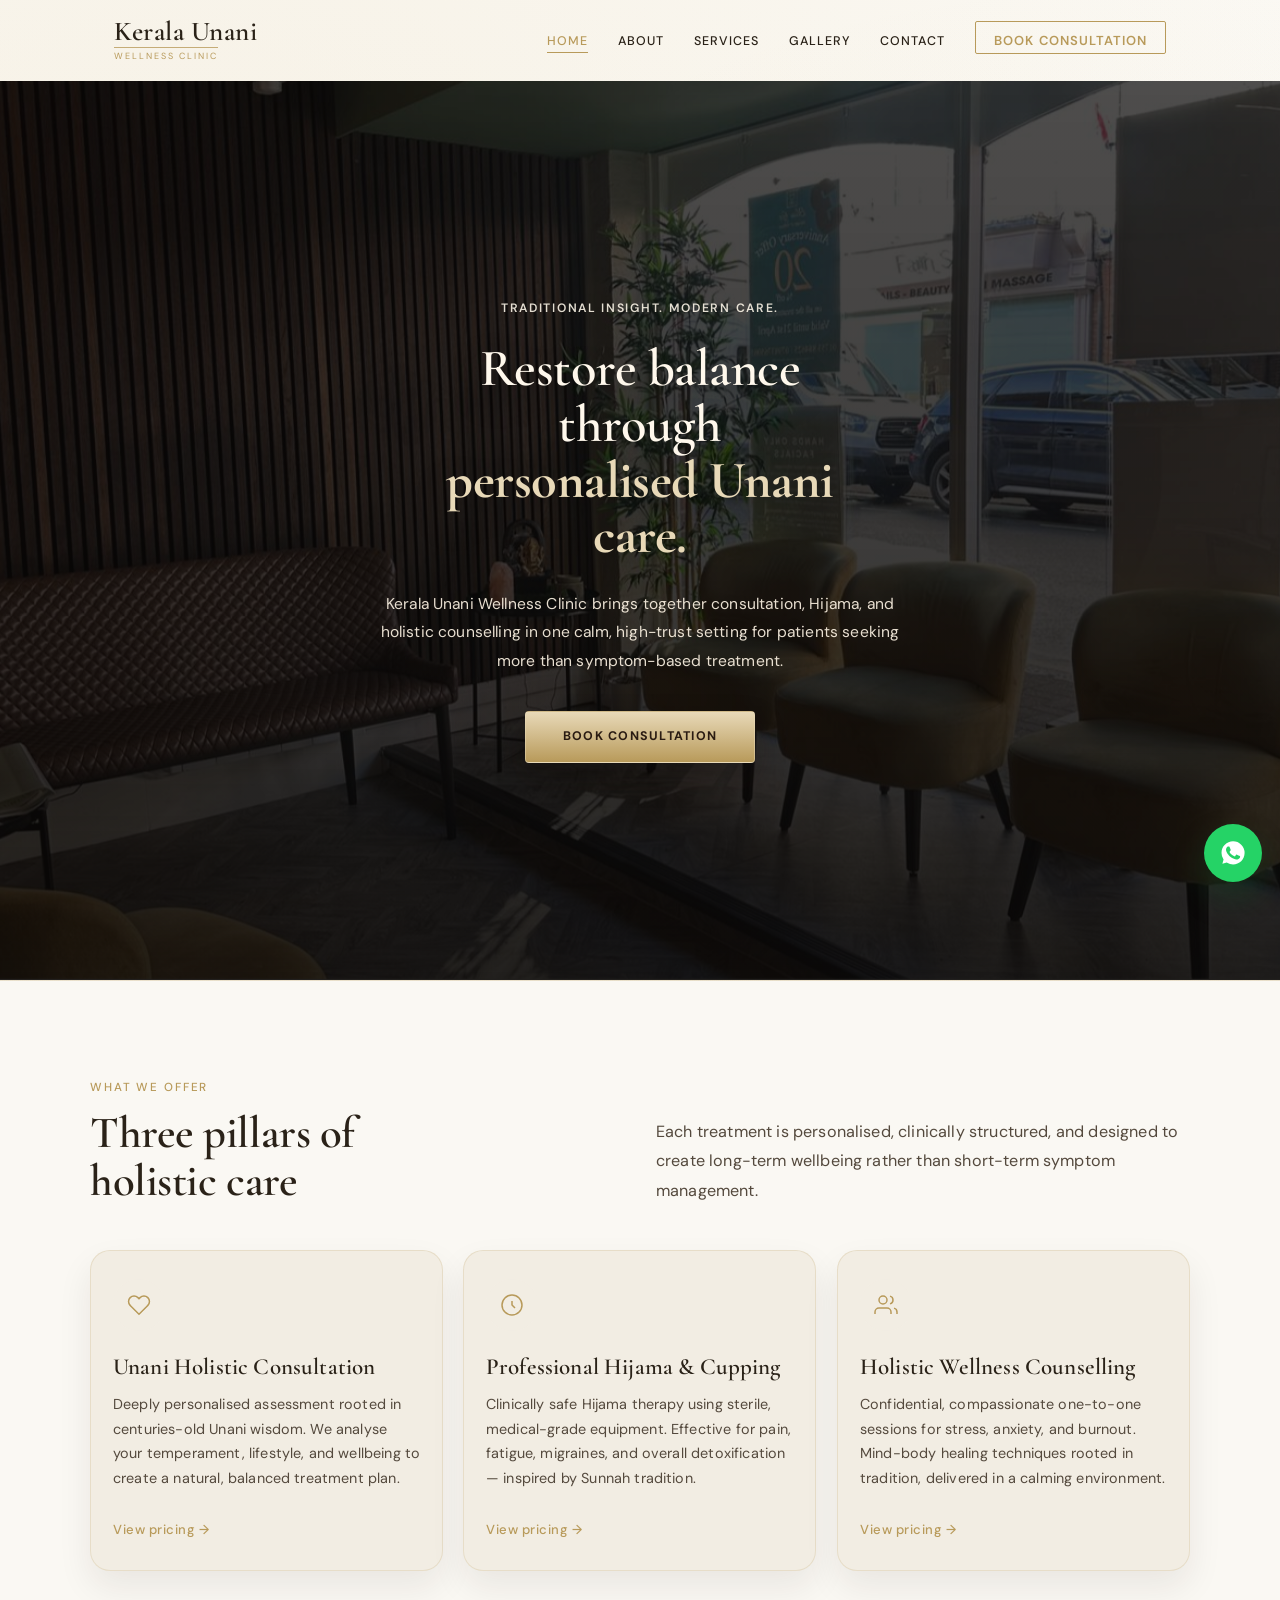
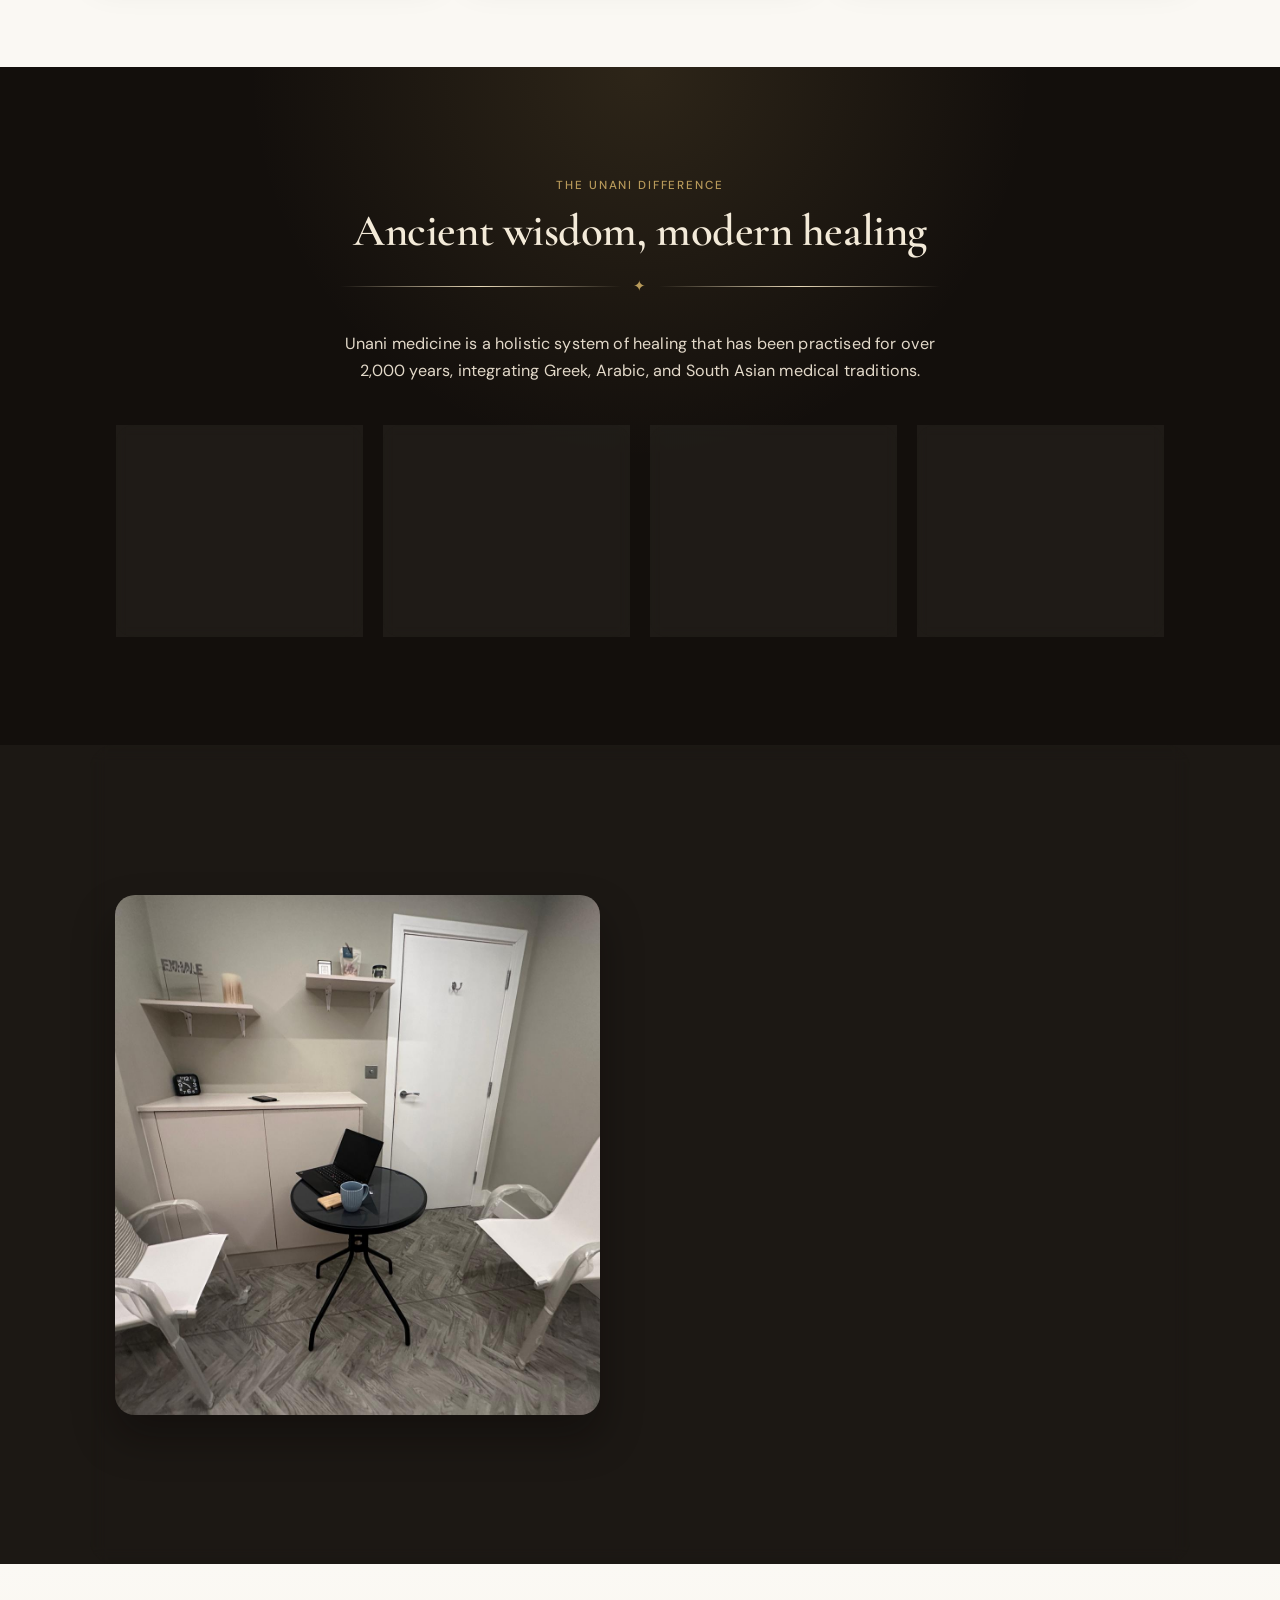
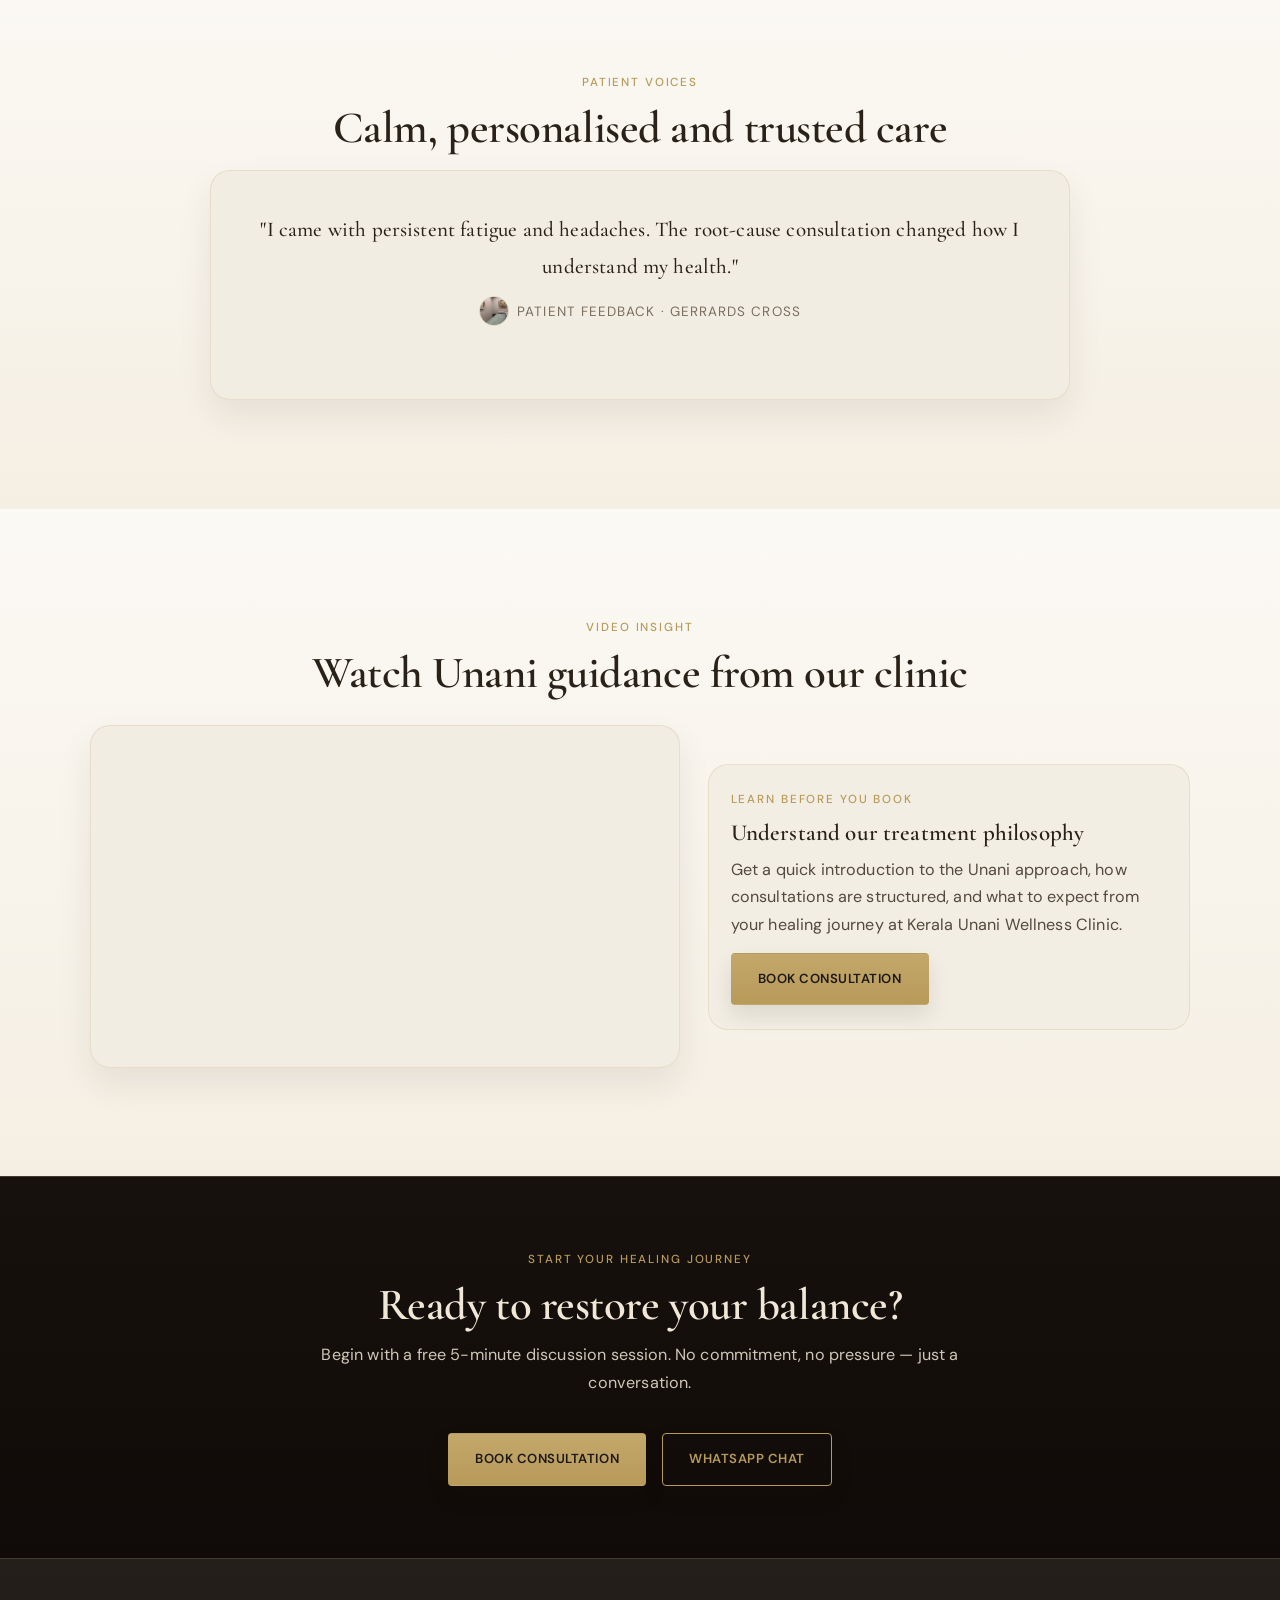
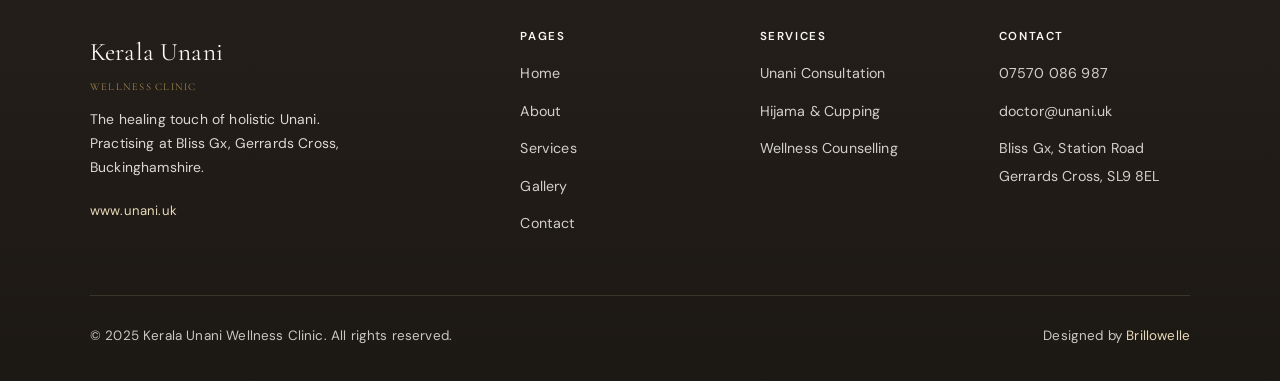
==== commit 98e0a876: "Polish mobile hero spacing, unify CTA centering, and improve contact contrast Made-with: Cursor" ====
--- a/index.html
+++ b/index.html
@@ -55,6 +55,9 @@
       z-index: 2;
       width: min(860px, 100%);
       text-align: center;
+      display: grid;
+      justify-items: center;
+      row-gap: 8px;
       animation: heroFadeIn 900ms cubic-bezier(0.22, 1, 0.36, 1) both;
     }
     .hero-overline {
@@ -265,6 +268,7 @@
       .hero-wrap { min-height: 100svh; padding: 0 16px; }
       .hero-core {
         width: min(560px, 100%);
+        row-gap: 10px;
       }
       .hero-heading {
         font-size: clamp(1.82rem, 8.2vw, 2.35rem);
@@ -273,6 +277,7 @@
       .hero-copy {
         font-size: 0.9rem;
         margin-bottom: 22px;
+        max-width: 38ch;
       }
       .hero-action {
         width: 100%;
@@ -288,6 +293,7 @@
       .hero-wrap { min-height: 100svh; }
       .hero-core {
         width: min(520px, 100%);
+        row-gap: 8px;
       }
       .hero-heading {
         font-size: clamp(1.62rem, 8.4vw, 2.02rem);
--- a/shared.css
+++ b/shared.css
@@ -685,66 +685,77 @@
   border-bottom: 1px solid var(--border);
 }
 
-/* Inner-page heroes: headings start high on mobile, consistent rhythm */
+/* Inner-page heroes: cleaner mobile rhythm */
 @media (max-width: 900px) {
   .page-hero {
-    padding: max(6px, env(safe-area-inset-top, 0px)) max(16px, env(safe-area-inset-right, 0px)) 34px max(16px, env(safe-area-inset-left, 0px)) !important;
-    text-align: left !important;
+    padding: max(16px, env(safe-area-inset-top, 0px)) max(16px, env(safe-area-inset-right, 0px)) 52px max(16px, env(safe-area-inset-left, 0px)) !important;
+    text-align: center !important;
   }
   .page-hero .hero-copy {
     padding-top: 0 !important;
     padding-bottom: 0 !important;
+    margin-left: auto;
+    margin-right: auto;
   }
   .page-hero .eyebrow {
-    margin-bottom: 8px;
+    margin-bottom: 10px;
   }
   .page-hero h1 {
     margin-top: 0;
-    margin-bottom: 12px;
+    margin-bottom: 16px;
     letter-spacing: -0.02em;
-    max-width: 100% !important;
+    max-width: 15ch !important;
+    margin-left: auto;
+    margin-right: auto;
+    line-height: 1.12;
     text-shadow: 0 2px 24px rgba(8, 6, 5, 0.35);
   }
   .page-hero p {
-    margin-bottom: 16px !important;
+    margin-bottom: 20px !important;
+    max-width: 44ch !important;
+    margin-left: auto;
+    margin-right: auto;
   }
   .page-hero .hero-contact-points {
-    gap: 9px;
-  }
-  .page-hero .hero-contact-item {
-    line-height: 1.45;
+    display: none;
   }
 }
 
 @media (max-width: 480px) {
   .page-hero {
-    padding: max(4px, env(safe-area-inset-top, 0px)) max(12px, env(safe-area-inset-right, 0px)) 30px max(12px, env(safe-area-inset-left, 0px)) !important;
+    padding: max(12px, env(safe-area-inset-top, 0px)) max(12px, env(safe-area-inset-right, 0px)) 42px max(12px, env(safe-area-inset-left, 0px)) !important;
   }
   .page-hero h1 {
-    margin-bottom: 10px;
+    margin-bottom: 14px;
+    max-width: 14ch !important;
   }
 }
 
 @media (max-width: 360px) {
   .page-hero {
-    padding: max(2px, env(safe-area-inset-top, 0px)) max(10px, env(safe-area-inset-right, 0px)) 24px max(10px, env(safe-area-inset-left, 0px)) !important;
+    padding: max(10px, env(safe-area-inset-top, 0px)) max(10px, env(safe-area-inset-right, 0px)) 34px max(10px, env(safe-area-inset-left, 0px)) !important;
   }
 }
 
 /* Home hero: align content to top on small screens */
 @media (max-width: 900px) {
   .hero-wrap .hero-core {
-    padding-top: max(10px, env(safe-area-inset-top, 0px)) !important;
-  }
-  .hero-wrap .hero-signature {
-    margin-bottom: 10px;
-  }
-  .hero-wrap .hero-overline {
-    margin-bottom: 10px;
-  }
-  .hero-wrap .hero-heading {
-    margin-bottom: 14px;
-  }
+    padding-top: max(20px, env(safe-area-inset-top, 0px)) !important;
+  }
+}
+
+.cta-band {
+  text-align: center !important;
+}
+.cta-band h2,
+.cta-band p {
+  margin-left: auto !important;
+  margin-right: auto !important;
+  max-width: 640px;
+}
+.cta-actions {
+  justify-content: center !important;
+  align-items: center;
 }
 
 /* ─── Responsive ─── */
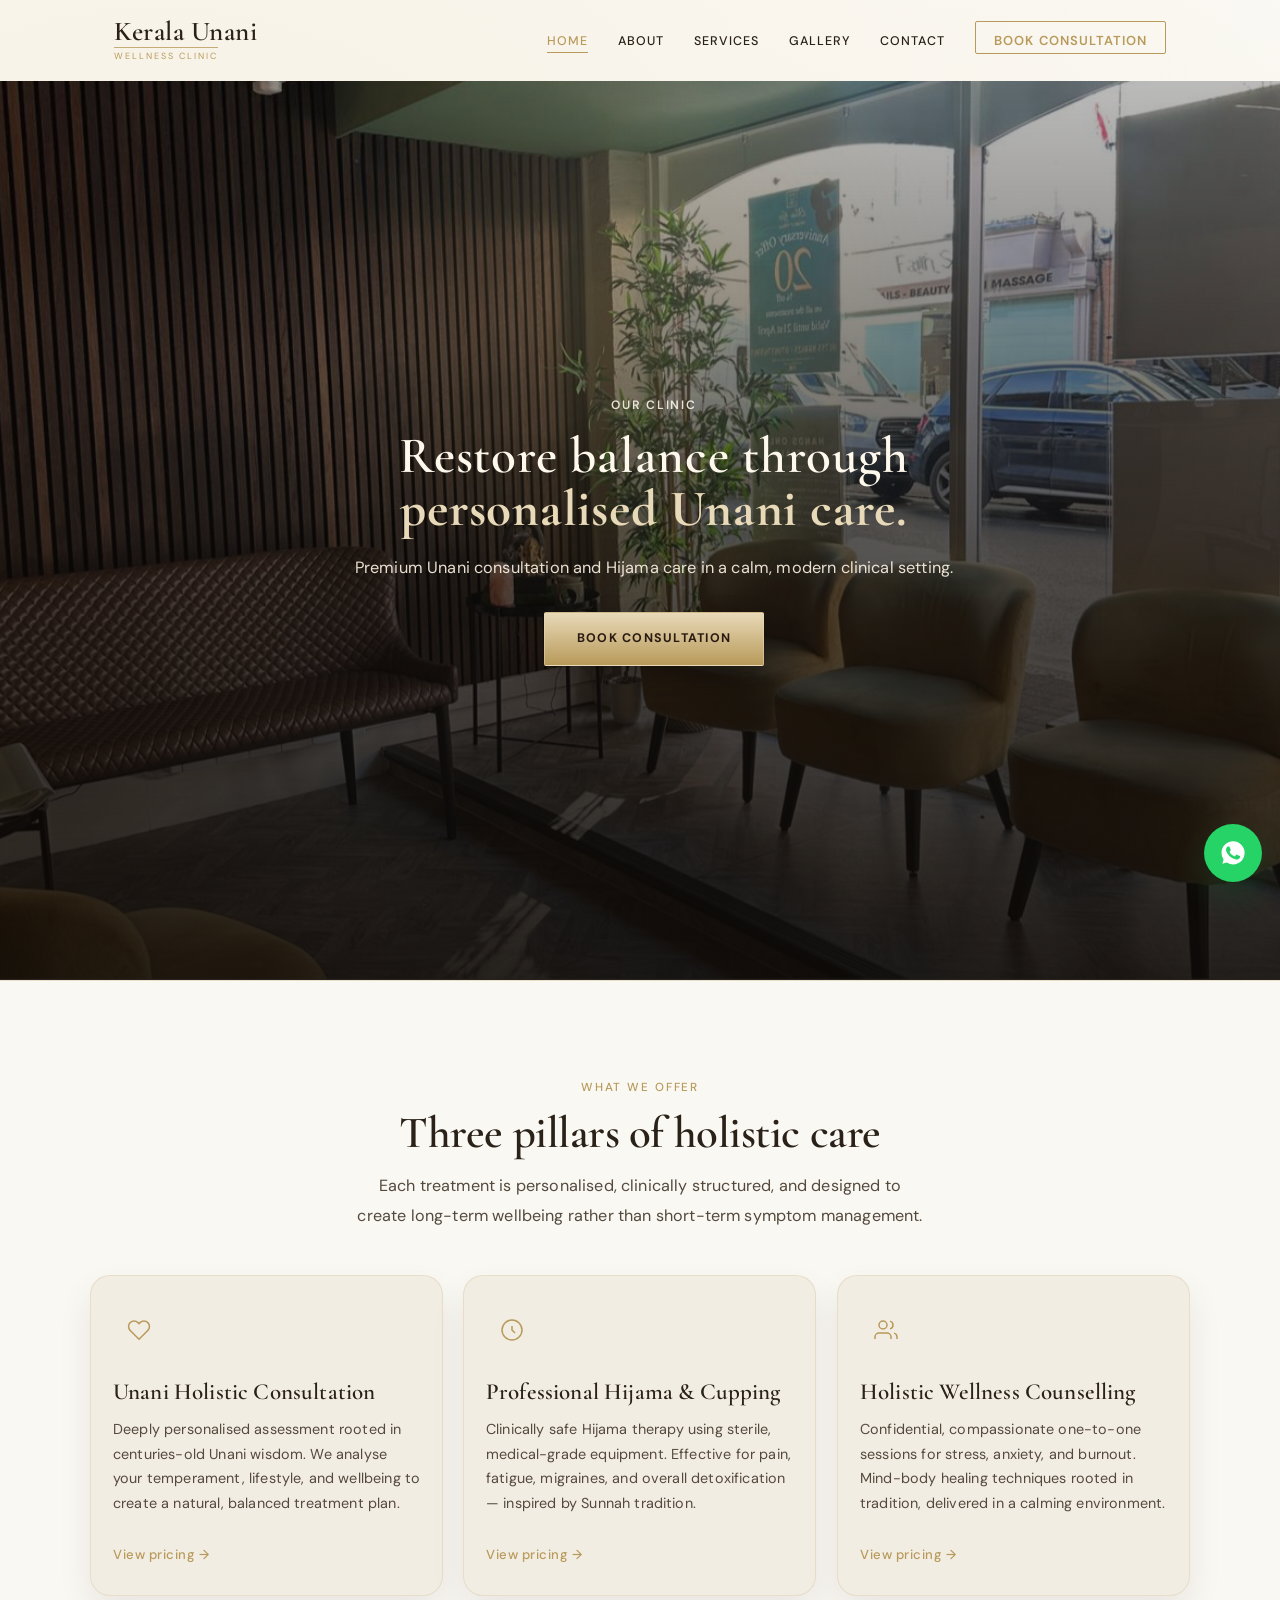
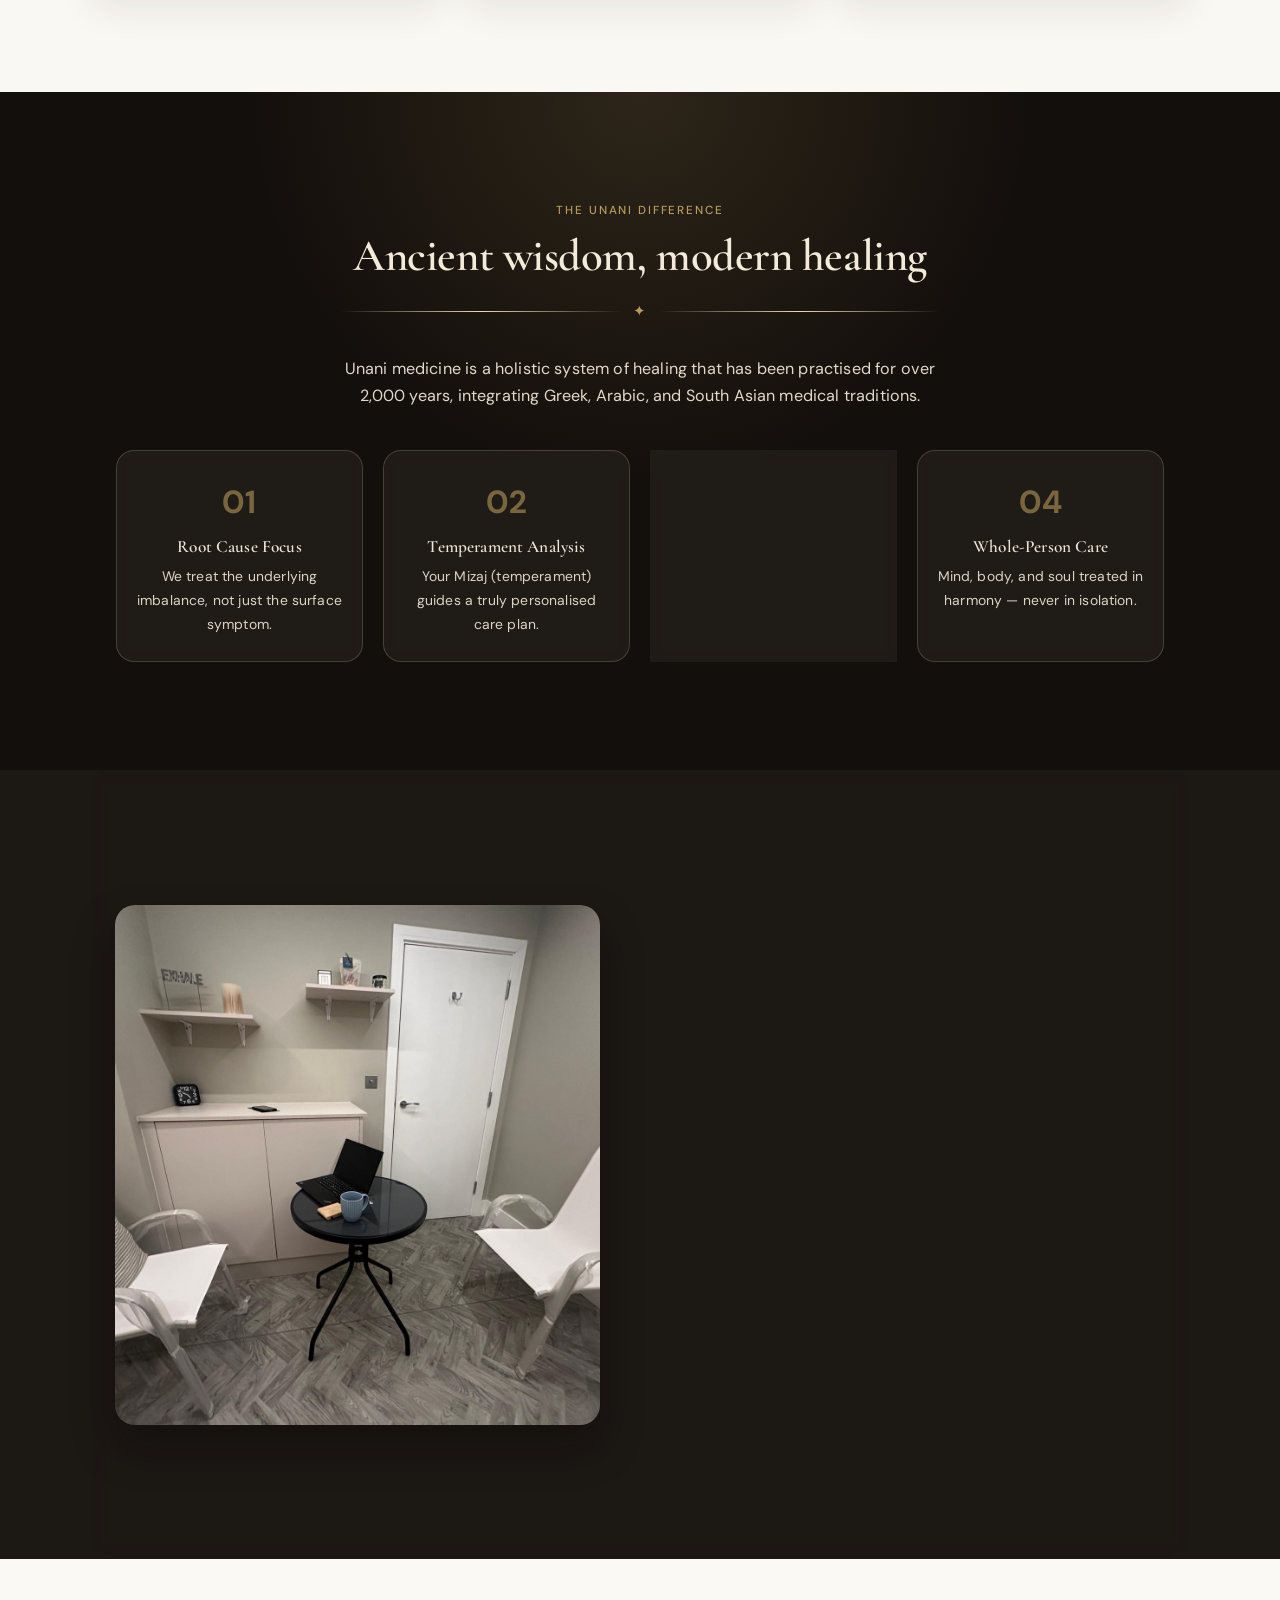
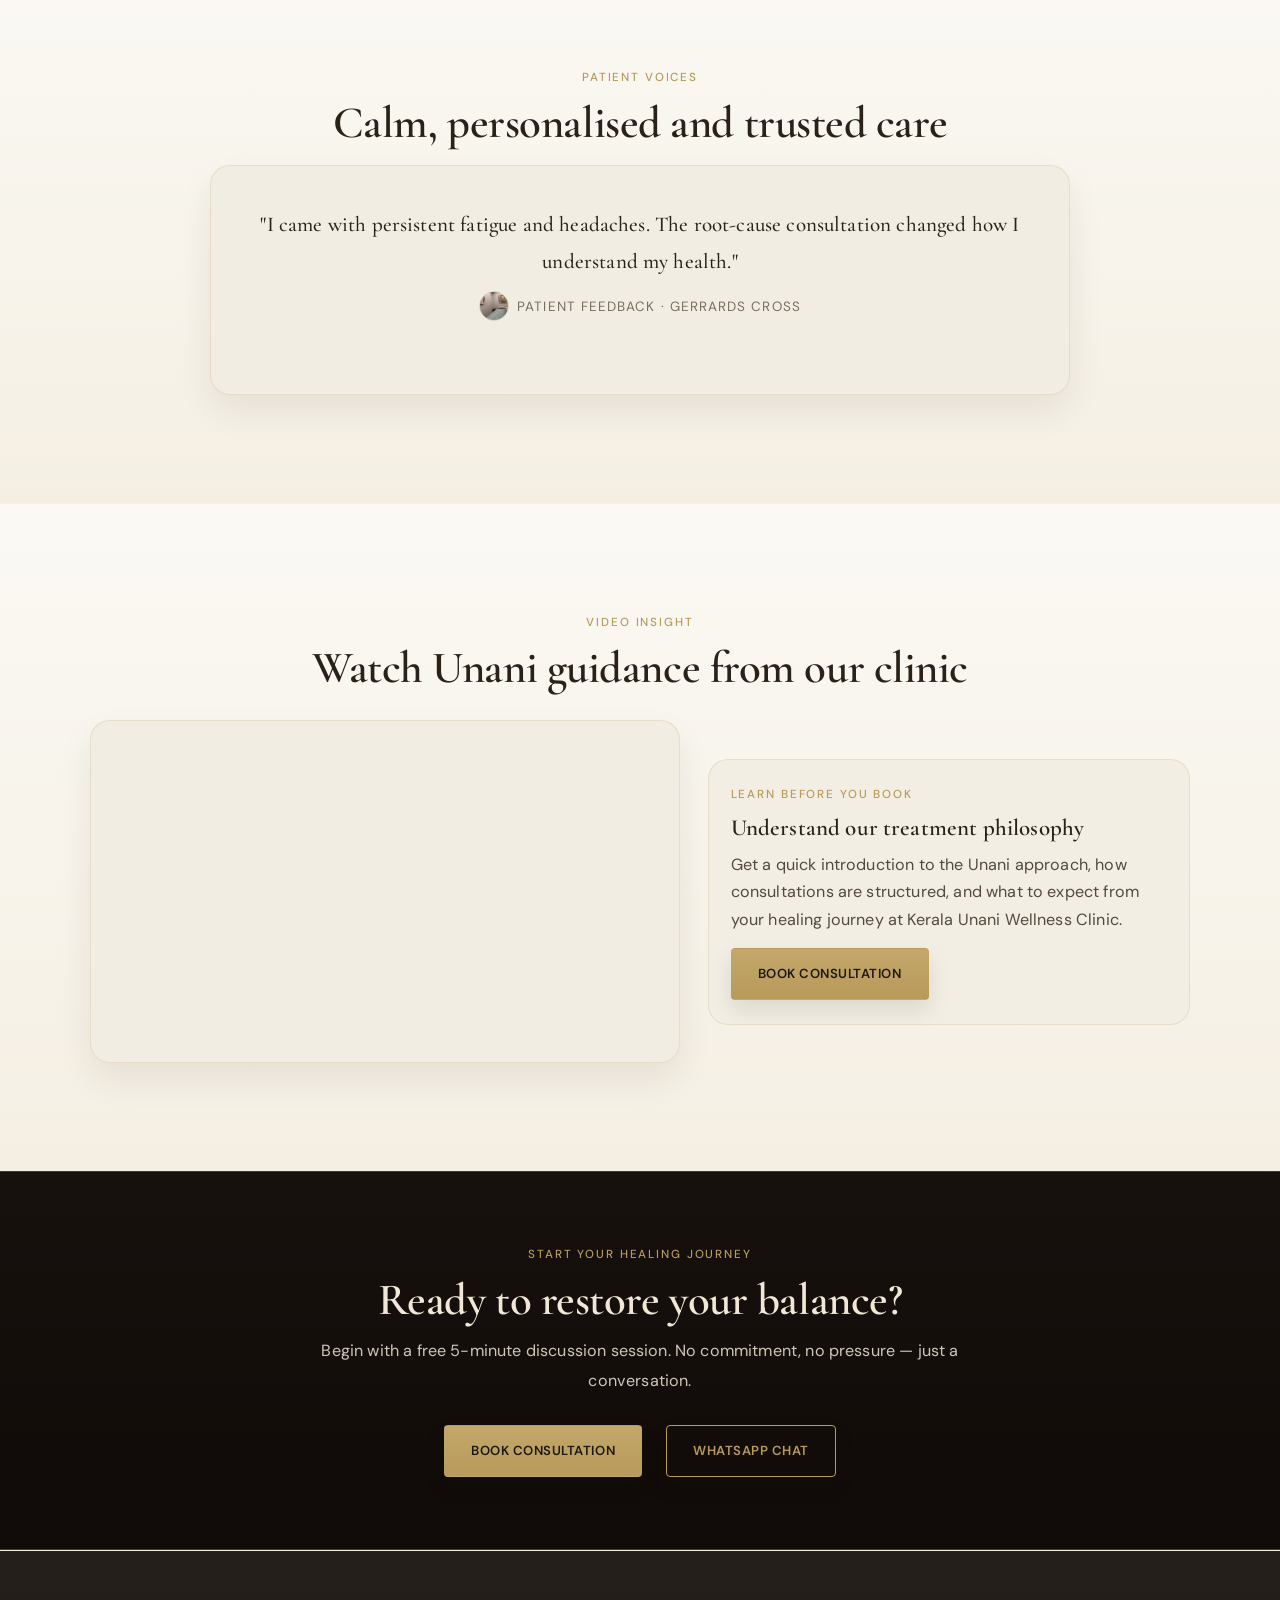
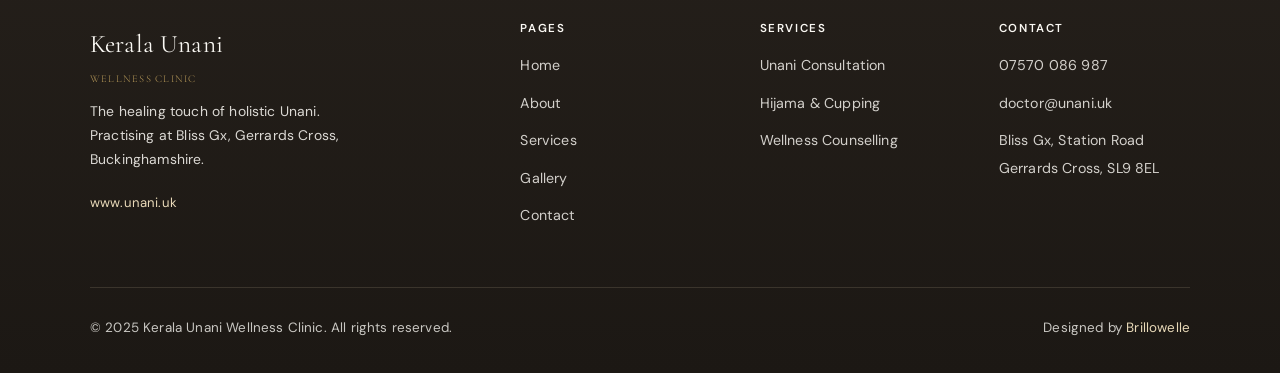
==== commit b84f27dc: "Unify premium hero structure and responsive typography scale. Center-align hero composition across p" ====
--- a/index.html
+++ b/index.html
@@ -23,8 +23,8 @@
     /* ─── Hero ─── */
     .hero-wrap {
       position: relative;
-      min-height: 100svh;
-      padding: 0 24px;
+      min-height: 100vh;
+      padding: 0;
       border-bottom: 1px solid var(--border);
       overflow: hidden;
       display: grid;
@@ -48,17 +48,16 @@
       position: absolute;
       inset: 0;
       background:
-        linear-gradient(180deg, rgba(10,8,7,0.72) 0%, rgba(10,8,7,0.78) 46%, rgba(10,8,7,0.9) 100%);
+        radial-gradient(circle at 50% 25%, rgba(197,160,89,0.2), transparent 34%),
+        linear-gradient(180deg, rgba(14,10,7,0.28) 0%, rgba(14,10,7,0.72) 56%, rgba(14,10,7,0.9) 100%);
     }
     .hero-core {
       position: relative;
       z-index: 2;
-      width: min(860px, 100%);
-      text-align: center;
-      display: grid;
-      justify-items: center;
-      row-gap: 8px;
-      animation: heroFadeIn 900ms cubic-bezier(0.22, 1, 0.36, 1) both;
+      width: min(1100px, calc(100% - 48px));
+      text-align: left;
+      padding: 24px 16px 24px 44px;
+      animation: heroFadeIn 820ms cubic-bezier(0.22, 1, 0.36, 1) both;
     }
     .hero-overline {
       display: block;
@@ -70,12 +69,12 @@
       font-weight: 600;
     }
     .hero-heading {
-      margin: 0 auto 18px;
-      max-width: 16ch;
+      margin: 0 0 18px;
+      max-width: 38ch;
       color: #fff8ec;
-      font-size: clamp(2.05rem, 4.1vw, 3.35rem);
-      line-height: 1.06;
-      letter-spacing: -0.01em;
+      font-size: clamp(2.15rem, 4vw, 3.45rem);
+      line-height: 1.02;
+      letter-spacing: 0.015em;
       text-shadow: 0 12px 34px rgba(8,6,5,0.34);
     }
     .hero-heading em {
@@ -84,19 +83,19 @@
       font-weight: 700;
     }
     .hero-copy {
-      max-width: 48ch;
-      margin: 0 auto 28px;
+      max-width: 66ch;
+      margin: 0 0 26px;
       color: rgba(255,245,230,0.9);
-      font-size: clamp(0.94rem, 1.22vw, 1.02rem);
-      line-height: 1.82;
+      font-size: clamp(0.92rem, 1.35vw, 1.02rem);
+      line-height: 1.7;
     }
     .hero-action {
       display: inline-flex;
       align-items: center;
       justify-content: center;
-      min-width: 230px;
-      padding: 14px 24px;
-      border-radius: 4px;
+      min-width: 220px;
+      padding: 15px 28px;
+      border-radius: 2px;
       background: linear-gradient(180deg, var(--gold-light) 0%, var(--gold) 100%);
       border: 1px solid rgba(232,217,184,0.48);
       color: #2a1b12;
@@ -137,13 +136,11 @@
       gap: 44px;
     }
     .services-head {
-      display: grid;
-      grid-template-columns: 1fr 1fr;
-      gap: 32px;
-      align-items: end;
-    }
-    .services-head h2 { color: var(--text-dark); max-width: 14ch; margin: 0; }
-    .services-head p { color: var(--text-body); max-width: 52ch; margin: 0; line-height: 1.84; }
+      display: block;
+      text-align: center;
+    }
+    .services-head h2 { color: var(--text-dark); max-width: 24ch; margin: 0 auto 14px; }
+    .services-head p { color: var(--text-body); max-width: 52ch; margin: 0 auto; line-height: 1.84; }
     .services-grid { display: grid; grid-template-columns: repeat(3, minmax(0, 1fr)); gap: 20px; }
     .service-card {
       background: var(--clr-surface);
@@ -206,6 +203,7 @@
     .about-image { height: 520px; border-radius: var(--radius-lg); overflow: hidden; box-shadow: 0 22px 40px rgba(8,6,5,0.38); }
     .about-text .eyebrow { display: block; }
     .about-text h2 { margin-bottom: 20px; color: rgba(255,245,228,0.95); }
+    .about-text { text-align: center; }
     .about-text p { margin-bottom: 16px; color: rgba(255,245,228,0.88); }
     .credentials { margin: 28px 0; display: flex; flex-direction: column; gap: 10px; }
     .cred-item { display: flex; align-items: center; gap: 10px; font-size: 0.87rem; color: rgba(255,245,228,0.9); }
@@ -265,38 +263,41 @@
     .pillar p { font-size: 0.87rem; color: rgba(255,245,228,0.85); }
 
     @media (max-width: 900px) {
-      .hero-wrap { min-height: 100svh; padding: 0 16px; }
+      .hero-wrap {
+        min-height: 92vh;
+        place-items: center;
+      }
       .hero-core {
-        width: min(560px, 100%);
-        row-gap: 10px;
+        margin-top: 0;
+        width: calc(100% - 22px);
+        padding: 18px 12px 18px;
+        text-align: left;
       }
       .hero-heading {
-        font-size: clamp(1.82rem, 8.2vw, 2.35rem);
-        max-width: 14ch;
+        font-size: clamp(1.55rem, 7.8vw, 2.05rem);
+        max-width: none;
       }
       .hero-copy {
-        font-size: 0.9rem;
-        margin-bottom: 22px;
-        max-width: 38ch;
+        font-size: 0.92rem;
+        margin-bottom: 20px;
       }
       .hero-action {
-        width: 100%;
-        min-width: 0;
-        max-width: 100%;
-      }
-      .services-head { grid-template-columns: 1fr; gap: 12px; }
+        width: auto;
+        min-width: 180px;
+      }
+      .services-head { display: block; }
       .services-grid { grid-template-columns: 1fr; }
       .about-teaser { grid-template-columns: 1fr; }
       .pillars { grid-template-columns: 1fr 1fr; }
     }
     @media (max-width: 360px) {
-      .hero-wrap { min-height: 100svh; }
+      .hero-wrap { min-height: 88vh; }
       .hero-core {
-        width: min(520px, 100%);
-        row-gap: 8px;
+        width: calc(100% - 16px);
+        padding: 14px 10px 16px;
       }
       .hero-heading {
-        font-size: clamp(1.62rem, 8.4vw, 2.02rem);
+        font-size: clamp(1.36rem, 7.1vw, 1.72rem);
       }
       .hero-copy { font-size: 0.86rem; margin-bottom: 16px; }
       .pillars { grid-template-columns: 1fr; }
@@ -400,9 +401,9 @@
     <img src="Gallery/WhatsApp Image 2026-04-15 at 5.15.30 PM (2).jpeg" alt="Kerala Unani Wellness Clinic interior">
   </div>
   <div class="hero-core">
-    <span class="hero-overline">Traditional insight. Modern care.</span>
+    <span class="hero-overline">OUR CLINIC</span>
     <h1 class="hero-heading">Restore balance through<br><em>personalised Unani care.</em></h1>
-    <p class="hero-copy">Kerala Unani Wellness Clinic brings together consultation, Hijama, and holistic counselling in one calm, high-trust setting for patients seeking more than symptom-based treatment.</p>
+    <p class="hero-copy">Premium Unani consultation and Hijama care in a calm, modern clinical setting.</p>
     <a href="contact.html" class="hero-action">Book Consultation</a>
   </div>
 </section>
@@ -501,7 +502,7 @@
     <div class="about-text">
       <span class="eyebrow">Meet Your Specialist</span>
       <h2>Hakim Anees Rahman K</h2>
-      <div class="ornament" style="max-width: 200px; margin-left: 0;"><span class="ornament-icon">✦</span></div>
+      <div class="ornament" style="max-width: 200px; margin: 0 auto;"><span class="ornament-icon">✦</span></div>
       <p>With over 15 years of clinical experience across traditional medicine and modern patient care, Hakim Anees brings a unique blend of authentic Unani healing and professional clinical practice to the UK.</p>
       <p>Having worked within structured NHS healthcare environments, he combines traditional wisdom with modern clinical standards — ensuring every treatment is both effective and safe.</p>
       <div class="credentials">
--- a/shared.css
+++ b/shared.css
@@ -833,6 +833,226 @@
   }
 }
 
+/* Premium mobile experience layer */
+@media (max-width: 768px) {
+  /* Keep headings bold/impactful while adding breathable rhythm */
+  body { line-height: 1.8; }
+  p { line-height: 1.8; }
+  h1, h2, h3 { line-height: 1.14; }
+
+  /* Global spacing system for mobile */
+  section,
+  .section-shell,
+  .service-block,
+  .gallery-section,
+  .doctor-inner,
+  .story-grid,
+  .approach-inner,
+  .faq-wrap,
+  .contact-grid {
+    padding: 80px 24px !important;
+  }
+
+  .container,
+  .hero-wrap,
+  .page-hero,
+  .service-nav-inner,
+  .filter-bar {
+    padding-left: 24px !important;
+    padding-right: 24px !important;
+  }
+
+  /* One-column, gallery-like flow */
+  .services-grid,
+  .services-head,
+  .about-teaser,
+  .pillars,
+  .service-inner,
+  .gallery-grid,
+  .grid-2,
+  .grid-3,
+  .grid-4,
+  .grid-featured,
+  .doctor-grid,
+  .approach-cards,
+  .contact-grid,
+  .video-showcase,
+  .before-after-grid,
+  .footer-inner {
+    grid-template-columns: 1fr !important;
+    gap: 24px !important;
+  }
+
+  .grid-featured .span-col { grid-column: auto !important; grid-row: auto !important; }
+
+  /* Center alignment for premium mobile composition */
+  .services-head,
+  .services-intro,
+  .about-text,
+  .story-text,
+  .doctor-bio,
+  .approach-intro,
+  .gallery-intro,
+  .hero-copy,
+  .cta-band,
+  .cta-band p,
+  .cta-band h2,
+  .video-copy,
+  .faq-wrap > div {
+    text-align: center !important;
+    margin-left: auto !important;
+    margin-right: auto !important;
+  }
+
+  .services-head h2,
+  .services-head p,
+  .hero-copy,
+  .page-hero p {
+    max-width: 44ch !important;
+  }
+
+  /* Hero simplification: headline + one-line subheadline + primary CTA */
+  .hero-wrap .hero-signature,
+  .hero-wrap .hero-contact-points,
+  .page-hero .hero-contact-points,
+  .page-hero .hero-panel,
+  .page-hero .hero-cta-row .btn-outline,
+  .page-hero .hero-cta-row a:not(.btn-primary) {
+    display: none !important;
+  }
+
+  .hero-wrap .hero-core,
+  .page-hero .hero-booking {
+    text-align: center !important;
+    justify-items: center !important;
+    align-items: center !important;
+  }
+
+  .hero-wrap .hero-copy,
+  .page-hero p {
+    display: -webkit-box;
+    -webkit-line-clamp: 1;
+    -webkit-box-orient: vertical;
+    overflow: hidden;
+    text-overflow: ellipsis;
+    margin-bottom: 20px !important;
+  }
+
+  /* Stronger image overlays for readability */
+  .hero-media::after {
+    background: linear-gradient(180deg, rgba(8,6,5,0.62) 0%, rgba(8,6,5,0.62) 100%) !important;
+  }
+  .page-hero::after {
+    content: "";
+    position: absolute;
+    inset: 0;
+    background: rgba(8,6,5,0.6);
+    z-index: 0;
+    pointer-events: none;
+  }
+  .page-hero > * { position: relative; z-index: 1; }
+
+  /* CTA system consistency */
+  .cta-actions {
+    display: grid !important;
+    grid-template-columns: 1fr !important;
+    gap: 16px !important;
+    justify-items: center;
+  }
+  .btn,
+  .hero-action,
+  .page-hero .btn-primary {
+    width: 100% !important;
+    max-width: 420px;
+    min-height: 48px;
+    max-height: 54px;
+    display: inline-flex;
+    align-items: center;
+    justify-content: center;
+  }
+}
+
+/* Unified premium hero and CTA alignment (desktop + mobile) */
+.hero-wrap,
+.page-hero {
+  display: flex !important;
+  align-items: center !important;
+  justify-content: center !important;
+  text-align: center !important;
+}
+
+.hero-wrap .hero-core,
+.page-hero .hero-booking,
+.page-hero .hero-copy {
+  width: min(1100px, calc(100% - 48px)) !important;
+  margin-left: auto !important;
+  margin-right: auto !important;
+  text-align: center !important;
+  display: grid !important;
+  justify-items: center !important;
+  align-items: center !important;
+}
+
+.hero-wrap .hero-heading,
+.page-hero h1 {
+  margin-left: auto !important;
+  margin-right: auto !important;
+  text-align: center !important;
+}
+
+.hero-wrap .hero-copy,
+.page-hero p {
+  max-width: 66ch !important;
+  line-height: 1.8 !important;
+  margin-bottom: 30px !important;
+  text-align: center !important;
+}
+
+.hero-wrap .hero-contact-points,
+.page-hero .hero-contact-points,
+.page-hero .hero-panel {
+  display: none !important;
+}
+
+.hero-action,
+.page-hero .btn-primary {
+  margin-left: auto !important;
+  margin-right: auto !important;
+}
+
+.cta-band p,
+.cta-text-class {
+  line-height: 1.8 !important;
+  margin-bottom: 30px !important;
+  text-align: center !important;
+}
+
+.cta-actions,
+.hero-cta-row {
+  display: flex !important;
+  justify-content: center !important;
+  align-items: center !important;
+  gap: 24px !important;
+  flex-wrap: wrap;
+}
+
+@media (max-width: 768px) {
+  .hero-wrap .hero-heading,
+  .page-hero h1 {
+    width: 94% !important;
+    max-width: 94% !important;
+  }
+
+  .cta-actions,
+  .hero-cta-row {
+    width: 100%;
+    display: grid !important;
+    grid-template-columns: 1fr !important;
+    gap: 16px !important;
+    justify-items: center !important;
+  }
+}
+
 @media (max-width: 480px) {
   :root { --section-pad: 48px 14px; }
   body { font-size: 14px; line-height: 1.6; }
